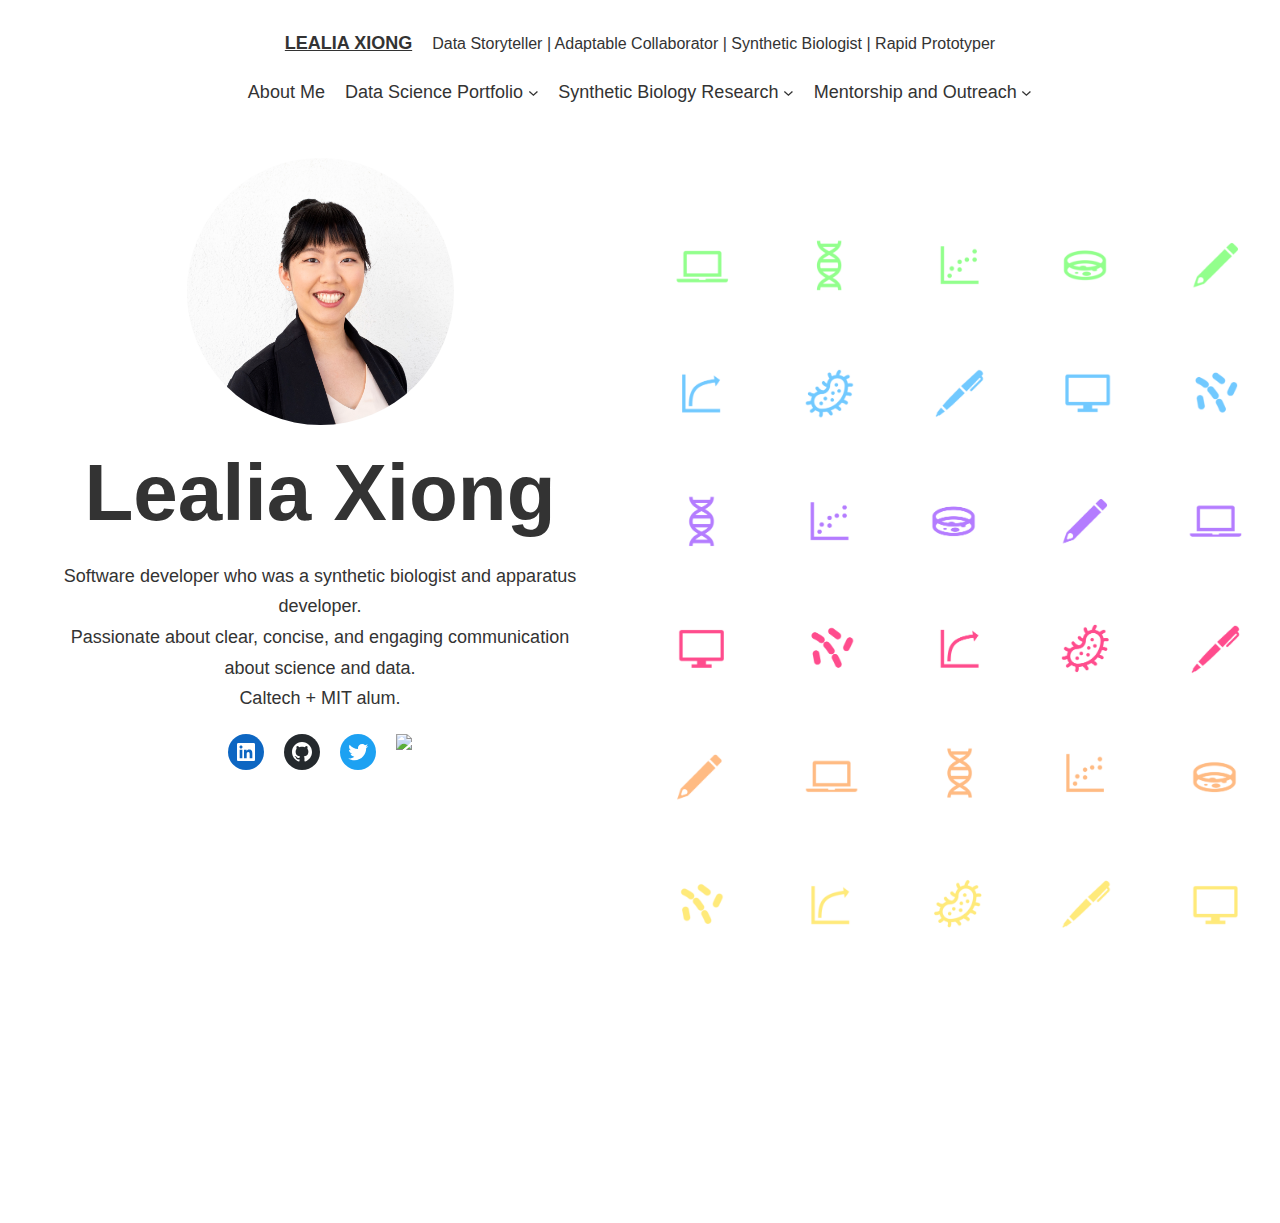
==== index.html @ 8b87453a "Update text about me and the nav bar." ====
<!DOCTYPE html>
<html lang="en">
<head>
	<meta charset="UTF-8" />
	<meta name="viewport" content="width=device-width, initial-scale=1" />
	<meta name='robots' content='max-image-preview:large' />
	<title>Home &#8211; Lealia Xiong</title>

	<style id='wp-block-site-title-inline-css'>
	.wp-block-site-title{font-size: var(--wp--custom--font-size--normal);font-weight: 700;text-decoration: none;text-transform: uppercase;}
	</style>

	<!--Fonts-->
	<style id='blockbase_font_faces-inline-css'>
	/* latin-ext */
	@font-face {
		font-family: 'DM Sans';
		font-style: italic;
		font-weight: 400;
		font-display: swap;
		src: url(https://s0.wp.com/wp-content/themes/pub/blockbase/assets/fonts/dm-sans/dm-sans-latin-ext-Regular-italic.woff2) format('woff2');
		unicode-range: U+0100-024F, U+0259, U+1E00-1EFF, U+2020, U+20A0-20AB, U+20AD-20CF, U+2113, U+2C60-2C7F, U+A720-A7FF;
	}
	
	/* latin */
	@font-face {
		font-family: 'DM Sans';
		font-style: italic;
		font-weight: 400;
		font-display: swap;
		src: url(https://s0.wp.com/wp-content/themes/pub/blockbase/assets/fonts/dm-sans/dm-sans-Regular-italic.woff2) format('woff2');
		unicode-range: U+0000-00FF, U+0131, U+0152-0153, U+02BB-02BC, U+02C6, U+02DA, U+02DC, U+2000-206F, U+2074, U+20AC, U+2122, U+2191, U+2193, U+2212, U+2215, U+FEFF, U+FFFD;
	}
	
	/* latin-ext */
	@font-face {
		font-family: 'DM Sans';
		font-style: italic;
		font-weight: 500;
		font-display: swap;
		src: url(https://s0.wp.com/wp-content/themes/pub/blockbase/assets/fonts/dm-sans/dm-sans-latin-ext-Medium-italic.woff2) format('woff2');
		unicode-range: U+0100-024F, U+0259, U+1E00-1EFF, U+2020, U+20A0-20AB, U+20AD-20CF, U+2113, U+2C60-2C7F, U+A720-A7FF;
	}
	
	/* latin */
	@font-face {
		font-family: 'DM Sans';
		font-style: italic;
		font-weight: 500;
		font-display: swap;
		src: url(https://s0.wp.com/wp-content/themes/pub/blockbase/assets/fonts/dm-sans/dm-sans-Medium-italic.woff2) format('woff2');
		unicode-range: U+0000-00FF, U+0131, U+0152-0153, U+02BB-02BC, U+02C6, U+02DA, U+02DC, U+2000-206F, U+2074, U+20AC, U+2122, U+2191, U+2193, U+2212, U+2215, U+FEFF, U+FFFD;
	}
	
	/* latin-ext */
	@font-face {
		font-family: 'DM Sans';
		font-style: italic;
		font-weight: 700;
		font-display: swap;
		src: url(https://s0.wp.com/wp-content/themes/pub/blockbase/assets/fonts/dm-sans/dm-sans-latin-ext-Bold-italic.woff2) format('woff2');
		unicode-range: U+0100-024F, U+0259, U+1E00-1EFF, U+2020, U+20A0-20AB, U+20AD-20CF, U+2113, U+2C60-2C7F, U+A720-A7FF;
	}
	
	/* latin */
	@font-face {
		font-family: 'DM Sans';
		font-style: italic;
		font-weight: 700;
		font-display: swap;
		src: url(https://s0.wp.com/wp-content/themes/pub/blockbase/assets/fonts/dm-sans/dm-sans-Bold-italic.woff2) format('woff2');
		unicode-range: U+0000-00FF, U+0131, U+0152-0153, U+02BB-02BC, U+02C6, U+02DA, U+02DC, U+2000-206F, U+2074, U+20AC, U+2122, U+2191, U+2193, U+2212, U+2215, U+FEFF, U+FFFD;
	}
	
	/* latin-ext */
	@font-face {
		font-family: 'DM Sans';
		font-style: normal;
		font-weight: 400;
		font-display: swap;
		src: url(https://s0.wp.com/wp-content/themes/pub/blockbase/assets/fonts/dm-sans/dm-sans-latin-ext-Regular.woff2) format('woff2');
		unicode-range: U+0100-024F, U+0259, U+1E00-1EFF, U+2020, U+20A0-20AB, U+20AD-20CF, U+2113, U+2C60-2C7F, U+A720-A7FF;
	}
	
	/* latin */
	@font-face {
		font-family: 'DM Sans';
		font-style: normal;
		font-weight: 400;
		font-display: swap;
		src: url(https://s0.wp.com/wp-content/themes/pub/blockbase/assets/fonts/dm-sans/dm-sans-Regular.woff2) format('woff2');
		unicode-range: U+0000-00FF, U+0131, U+0152-0153, U+02BB-02BC, U+02C6, U+02DA, U+02DC, U+2000-206F, U+2074, U+20AC, U+2122, U+2191, U+2193, U+2212, U+2215, U+FEFF, U+FFFD;
	}
	
	/* latin-ext */
	@font-face {
		font-family: 'DM Sans';
		font-style: normal;
		font-weight: 500;
		font-display: swap;
		src: url(https://s0.wp.com/wp-content/themes/pub/blockbase/assets/fonts/dm-sans/dm-sans-latin-ext-Medium.woff2) format('woff2');
		unicode-range: U+0100-024F, U+0259, U+1E00-1EFF, U+2020, U+20A0-20AB, U+20AD-20CF, U+2113, U+2C60-2C7F, U+A720-A7FF;
	}
	
	/* latin */
	@font-face {
		font-family: 'DM Sans';
		font-style: normal;
		font-weight: 500;
		font-display: swap;
		src: url(https://s0.wp.com/wp-content/themes/pub/blockbase/assets/fonts/dm-sans/dm-sans-Medium.woff2) format('woff2');
		unicode-range: U+0000-00FF, U+0131, U+0152-0153, U+02BB-02BC, U+02C6, U+02DA, U+02DC, U+2000-206F, U+2074, U+20AC, U+2122, U+2191, U+2193, U+2212, U+2215, U+FEFF, U+FFFD;
	}
	
	/* latin-ext */
	@font-face {
		font-family: 'DM Sans';
		font-style: normal;
		font-weight: 700;
		font-display: swap;
		src: url(https://s0.wp.com/wp-content/themes/pub/blockbase/assets/fonts/dm-sans/dm-sans-latin-ext-Bold.woff2) format('woff2');
		unicode-range: U+0100-024F, U+0259, U+1E00-1EFF, U+2020, U+20A0-20AB, U+20AD-20CF, U+2113, U+2C60-2C7F, U+A720-A7FF;
	}
	
	/* latin */
	@font-face {
		font-family: 'DM Sans';
		font-style: normal;
		font-weight: 700;
		font-display: swap;
		src: url(https://s0.wp.com/wp-content/themes/pub/blockbase/assets/fonts/dm-sans/dm-sans-Bold.woff2) format('woff2');
		unicode-range: U+0000-00FF, U+0131, U+0152-0153, U+02BB-02BC, U+02C6, U+02DA, U+02DC, U+2000-206F, U+2074, U+20AC, U+2122, U+2191, U+2193, U+2212, U+2215, U+FEFF, U+FFFD;
	}
	</style>

	<!--Required for nav bar styling-->
	<link rel='stylesheet' id='all-css-16-1' href='navbar_style.css' type='text/css' media='all' />
	<!--Nav bar for small screens-->
	<script type='text/javascript' src='navbar_mobile.js'></script>
	
	<!--Styling for left/right block-->
	<style id='wp-block-image-inline-css'>
	.wp-block-image{margin:0 0 1em}.wp-block-image img{height:auto;max-width:100%;vertical-align:bottom}.wp-block-image:not(.is-style-rounded)>a,.wp-block-image:not(.is-style-rounded) img{border-radius:inherit}.wp-block-image.aligncenter{text-align:center}.wp-block-image.alignfull img,.wp-block-image.alignwide img{height:auto;width:100%}.wp-block-image.aligncenter,.wp-block-image .aligncenter,.wp-block-image.alignleft,.wp-block-image .alignleft,.wp-block-image.alignright,.wp-block-image .alignright{display:table}.wp-block-image.aligncenter>figcaption,.wp-block-image .aligncenter>figcaption,.wp-block-image.alignleft>figcaption,.wp-block-image .alignleft>figcaption,.wp-block-image.alignright>figcaption,.wp-block-image .alignright>figcaption{caption-side:bottom;display:table-caption}.wp-block-image .alignleft{float:left;margin:.5em 1em .5em 0}.wp-block-image .alignright{float:right;margin:.5em 0 .5em 1em}.wp-block-image .aligncenter{margin-left:auto;margin-right:auto}.wp-block-image figcaption{margin-bottom:1em;margin-top:.5em}.wp-block-image.is-style-circle-mask img,.wp-block-image.is-style-rounded img,.wp-block-image .is-style-rounded img{border-radius:9999px}@supports ((-webkit-mask-image:none) or (mask-image:none)) or (-webkit-mask-image:none){.wp-block-image.is-style-circle-mask img{border-radius:0;-webkit-mask-image:url('data:image/svg+xml;utf8,<svg viewBox="0 0 100 100" xmlns="http://www.w3.org/2000/svg"><circle cx="50" cy="50" r="50"/></svg>');mask-image:url('data:image/svg+xml;utf8,<svg viewBox="0 0 100 100" xmlns="http://www.w3.org/2000/svg"><circle cx="50" cy="50" r="50"/></svg>');mask-mode:alpha;-webkit-mask-position:center;mask-position:center;-webkit-mask-repeat:no-repeat;mask-repeat:no-repeat;-webkit-mask-size:contain;mask-size:contain}}.wp-block-image figure{margin:0}
	</style>
	<link crossorigin='anonymous' rel='stylesheet' id='all-css-22-1' href='https://s0.wp.com/wp-content/plugins/gutenberg-core/v13.4.0/build/block-library/blocks/cover/style.css?m=1654807899h&cssminify=yes' type='text/css' media='all' />
	<style id='wp-block-media-text-inline-css'>
	.wp-block-media-text{direction:ltr;display:grid;grid-template-columns:50% 1fr;grid-template-rows:auto}.wp-block-media-text.has-media-on-the-right{grid-template-columns:1fr 50%}.wp-block-media-text.is-vertically-aligned-top .wp-block-media-text__content,.wp-block-media-text.is-vertically-aligned-top .wp-block-media-text__media{align-self:start}.wp-block-media-text.is-vertically-aligned-center .wp-block-media-text__content,.wp-block-media-text.is-vertically-aligned-center .wp-block-media-text__media,.wp-block-media-text .wp-block-media-text__content,.wp-block-media-text .wp-block-media-text__media{align-self:center}.wp-block-media-text.is-vertically-aligned-bottom .wp-block-media-text__content,.wp-block-media-text.is-vertically-aligned-bottom .wp-block-media-text__media{align-self:end}.wp-block-media-text .wp-block-media-text__media{grid-column:1;grid-row:1;margin:0}.wp-block-media-text .wp-block-media-text__content{direction:ltr;grid-column:2;grid-row:1;padding:0 8%;word-break:break-word}.wp-block-media-text.has-media-on-the-right .wp-block-media-text__media{grid-column:2;grid-row:1}.wp-block-media-text.has-media-on-the-right .wp-block-media-text__content{grid-column:1;grid-row:1}.wp-block-media-text__media img,.wp-block-media-text__media video{height:auto;max-width:unset;vertical-align:middle;width:100%}.wp-block-media-text.is-image-fill .wp-block-media-text__media{background-size:cover;height:100%;min-height:250px}.wp-block-media-text.is-image-fill .wp-block-media-text__media>a{display:block;height:100%}.wp-block-media-text.is-image-fill .wp-block-media-text__media img{clip:rect(0,0,0,0);border:0;height:1px;margin:-1px;overflow:hidden;padding:0;position:absolute;width:1px}@media (max-width:600px){.wp-block-media-text.is-stacked-on-mobile{grid-template-columns:100%!important}.wp-block-media-text.is-stacked-on-mobile .wp-block-media-text__media{grid-column:1;grid-row:1}.wp-block-media-text.is-stacked-on-mobile .wp-block-media-text__content{grid-column:1;grid-row:2}}
	</style>
	<style id='wp-block-library-inline-css'>
	:root{--wp-admin-theme-color:#007cba;--wp-admin-theme-color--rgb:0,124,186;--wp-admin-theme-color-darker-10:#006ba1;--wp-admin-theme-color-darker-10--rgb:0,107,161;--wp-admin-theme-color-darker-20:#005a87;--wp-admin-theme-color-darker-20--rgb:0,90,135;--wp-admin-border-width-focus:2px}@media (-webkit-min-device-pixel-ratio:2),(min-resolution:192dpi){:root{--wp-admin-border-width-focus:1.5px}}:root{--wp--preset--font-size--normal:16px;--wp--preset--font-size--huge:42px}:root .has-very-light-gray-background-color{background-color:#eee}:root .has-very-dark-gray-background-color{background-color:#313131}:root .has-very-light-gray-color{color:#eee}:root .has-very-dark-gray-color{color:#313131}:root .has-vivid-green-cyan-to-vivid-cyan-blue-gradient-background{background:linear-gradient(135deg,#00d084,#0693e3)}:root .has-purple-crush-gradient-background{background:linear-gradient(135deg,#34e2e4,#4721fb 50%,#ab1dfe)}:root .has-hazy-dawn-gradient-background{background:linear-gradient(135deg,#faaca8,#dad0ec)}:root .has-subdued-olive-gradient-background{background:linear-gradient(135deg,#fafae1,#67a671)}:root .has-atomic-cream-gradient-background{background:linear-gradient(135deg,#fdd79a,#004a59)}:root .has-nightshade-gradient-background{background:linear-gradient(135deg,#330968,#31cdcf)}:root .has-midnight-gradient-background{background:linear-gradient(135deg,#020381,#2874fc)}.has-regular-font-size{font-size:1em}.has-larger-font-size{font-size:2.625em}.has-normal-font-size{font-size:var(--wp--preset--font-size--normal)}.has-huge-font-size{font-size:var(--wp--preset--font-size--huge)}.has-text-align-center{text-align:center}.has-text-align-left{text-align:left}.has-text-align-right{text-align:right}#end-resizable-editor-section{display:none}.aligncenter{clear:both}.items-justified-left{justify-content:flex-start}.items-justified-center{justify-content:center}.items-justified-right{justify-content:flex-end}.items-justified-space-between{justify-content:space-between}.screen-reader-text{clip:rect(1px,1px,1px,1px);word-wrap:normal!important;border:0;-webkit-clip-path:inset(50%);clip-path:inset(50%);height:1px;margin:-1px;overflow:hidden;padding:0;position:absolute;width:1px}.screen-reader-text:focus{clip:auto!important;background-color:#ddd;-webkit-clip-path:none;clip-path:none;color:#444;display:block;font-size:1em;height:auto;left:5px;line-height:normal;padding:15px 23px 14px;text-decoration:none;top:5px;width:auto;z-index:100000}html :where(.has-border-color){border-style:solid}html :where([style*=border-top-color]){border-top-style:solid}html :where([style*=border-right-color]){border-right-style:solid}html :where([style*=border-bottom-color]){border-bottom-style:solid}html :where([style*=border-left-color]){border-left-style:solid}html :where([style*=border-width]){border-style:solid}html :where([style*=border-top-width]){border-top-style:solid}html :where([style*=border-right-width]){border-right-style:solid}html :where([style*=border-bottom-width]){border-bottom-style:solid}html :where([style*=border-left-width]){border-left-style:solid}html :where(img[class*=wp-image-]){height:auto;max-width:100%}
	.has-text-align-justify {
		text-align:justify;
	}
	</style>
	<style>
		@media screen and (max-width: 600px) {
			.wp-block-media-text.is-stacked-on-mobile.has-media-on-the-right .wp-block-media-text__media {
				grid-row: 2;
			}
			.wp-block-media-text.is-stacked-on-mobile.has-media-on-the-right .wp-block-media-text__content {
				grid-row: 1;
			}
		}
	</style>

		<!--Styling for social icons-->
		<style id='wp-block-social-links-inline-css'>
			.wp-block-social-links{background:none;margin-left:0;padding-left:0;padding-right:0;text-indent:0}.wp-block-social-links .wp-social-link a,.wp-block-social-links .wp-social-link a:hover{border-bottom:0;box-shadow:none;text-decoration:none}.wp-block-social-links .wp-social-link a{padding:.25em}.wp-block-social-links .wp-social-link svg{height:1em;width:1em}.wp-block-social-links .wp-social-link span:not(.screen-reader-text){font-size:.65em;margin-left:.5em;margin-right:.5em}.wp-block-social-links.has-small-icon-size{font-size:16px}.wp-block-social-links,.wp-block-social-links.has-normal-icon-size{font-size:24px}.wp-block-social-links.has-large-icon-size{font-size:36px}.wp-block-social-links.has-huge-icon-size{font-size:48px}.wp-block-social-links.aligncenter{display:flex;justify-content:center}.wp-block-social-links.alignright{justify-content:flex-end}.wp-block-social-link{border-radius:9999px;display:block;height:auto;transition:transform .1s ease}@media (prefers-reduced-motion:reduce){.wp-block-social-link{transition-delay:0s;transition-duration:0s}}.wp-block-social-link a{align-items:center;display:flex;line-height:0;transition:transform .1s ease}.wp-block-social-link:hover{transform:scale(1.1)}.wp-block-social-links .wp-block-social-link .wp-block-social-link-anchor,.wp-block-social-links .wp-block-social-link .wp-block-social-link-anchor:active,.wp-block-social-links .wp-block-social-link .wp-block-social-link-anchor:hover,.wp-block-social-links .wp-block-social-link .wp-block-social-link-anchor:visited,.wp-block-social-links .wp-block-social-link .wp-block-social-link-anchor svg{fill:currentColor;color:currentColor}.wp-block-social-links:not(.is-style-logos-only) .wp-social-link{background-color:#f0f0f0;color:#444}.wp-block-social-links:not(.is-style-logos-only) .wp-social-link-amazon{background-color:#f90;color:#fff}.wp-block-social-links:not(.is-style-logos-only) .wp-social-link-bandcamp{background-color:#1ea0c3;color:#fff}.wp-block-social-links:not(.is-style-logos-only) .wp-social-link-behance{background-color:#0757fe;color:#fff}.wp-block-social-links:not(.is-style-logos-only) .wp-social-link-codepen{background-color:#1e1f26;color:#fff}.wp-block-social-links:not(.is-style-logos-only) .wp-social-link-deviantart{background-color:#02e49b;color:#fff}.wp-block-social-links:not(.is-style-logos-only) .wp-social-link-dribbble{background-color:#e94c89;color:#fff}.wp-block-social-links:not(.is-style-logos-only) .wp-social-link-dropbox{background-color:#4280ff;color:#fff}.wp-block-social-links:not(.is-style-logos-only) .wp-social-link-etsy{background-color:#f45800;color:#fff}.wp-block-social-links:not(.is-style-logos-only) .wp-social-link-facebook{background-color:#1778f2;color:#fff}.wp-block-social-links:not(.is-style-logos-only) .wp-social-link-fivehundredpx{background-color:#000;color:#fff}.wp-block-social-links:not(.is-style-logos-only) .wp-social-link-flickr{background-color:#0461dd;color:#fff}.wp-block-social-links:not(.is-style-logos-only) .wp-social-link-foursquare{background-color:#e65678;color:#fff}.wp-block-social-links:not(.is-style-logos-only) .wp-social-link-github{background-color:#24292d;color:#fff}.wp-block-social-links:not(.is-style-logos-only) .wp-social-link-goodreads{background-color:#eceadd;color:#382110}.wp-block-social-links:not(.is-style-logos-only) .wp-social-link-google{background-color:#ea4434;color:#fff}.wp-block-social-links:not(.is-style-logos-only) .wp-social-link-instagram{background-color:#f00075;color:#fff}.wp-block-social-links:not(.is-style-logos-only) .wp-social-link-lastfm{background-color:#e21b24;color:#fff}.wp-block-social-links:not(.is-style-logos-only) .wp-social-link-linkedin{background-color:#0d66c2;color:#fff}.wp-block-social-links:not(.is-style-logos-only) .wp-social-link-mastodon{background-color:#3288d4;color:#fff}.wp-block-social-links:not(.is-style-logos-only) .wp-social-link-medium{background-color:#02ab6c;color:#fff}.wp-block-social-links:not(.is-style-logos-only) .wp-social-link-meetup{background-color:#f6405f;color:#fff}.wp-block-social-links:not(.is-style-logos-only) .wp-social-link-patreon{background-color:#ff424d;color:#fff}.wp-block-social-links:not(.is-style-logos-only) .wp-social-link-pinterest{background-color:#e60122;color:#fff}.wp-block-social-links:not(.is-style-logos-only) .wp-social-link-pocket{background-color:#ef4155;color:#fff}.wp-block-social-links:not(.is-style-logos-only) .wp-social-link-reddit{background-color:#fe4500;color:#fff}.wp-block-social-links:not(.is-style-logos-only) .wp-social-link-skype{background-color:#0478d7;color:#fff}.wp-block-social-links:not(.is-style-logos-only) .wp-social-link-snapchat{stroke:#000;background-color:#fefc00;color:#fff}.wp-block-social-links:not(.is-style-logos-only) .wp-social-link-soundcloud{background-color:#ff5600;color:#fff}.wp-block-social-links:not(.is-style-logos-only) .wp-social-link-spotify{background-color:#1bd760;color:#fff}.wp-block-social-links:not(.is-style-logos-only) .wp-social-link-telegram{background-color:#2aabee;color:#fff}.wp-block-social-links:not(.is-style-logos-only) .wp-social-link-tiktok{background-color:#000;color:#fff}.wp-block-social-links:not(.is-style-logos-only) .wp-social-link-tumblr{background-color:#011835;color:#fff}.wp-block-social-links:not(.is-style-logos-only) .wp-social-link-twitch{background-color:#6440a4;color:#fff}.wp-block-social-links:not(.is-style-logos-only) .wp-social-link-twitter{background-color:#1da1f2;color:#fff}.wp-block-social-links:not(.is-style-logos-only) .wp-social-link-vimeo{background-color:#1eb7ea;color:#fff}.wp-block-social-links:not(.is-style-logos-only) .wp-social-link-vk{background-color:#4680c2;color:#fff}.wp-block-social-links:not(.is-style-logos-only) .wp-social-link-wordpress{background-color:#3499cd;color:#fff}.wp-block-social-links:not(.is-style-logos-only) .wp-social-link-yelp{background-color:#d32422;color:#fff}.wp-block-social-links:not(.is-style-logos-only) .wp-social-link-youtube{background-color:red;color:#fff}.wp-block-social-links.is-style-logos-only .wp-social-link{background:none}.wp-block-social-links.is-style-logos-only .wp-social-link a{padding:0}.wp-block-social-links.is-style-logos-only .wp-social-link svg{height:1.25em;width:1.25em}.wp-block-social-links.is-style-logos-only .wp-social-link-amazon{color:#f90}.wp-block-social-links.is-style-logos-only .wp-social-link-bandcamp{color:#1ea0c3}.wp-block-social-links.is-style-logos-only .wp-social-link-behance{color:#0757fe}.wp-block-social-links.is-style-logos-only .wp-social-link-codepen{color:#1e1f26}.wp-block-social-links.is-style-logos-only .wp-social-link-deviantart{color:#02e49b}.wp-block-social-links.is-style-logos-only .wp-social-link-dribbble{color:#e94c89}.wp-block-social-links.is-style-logos-only .wp-social-link-dropbox{color:#4280ff}.wp-block-social-links.is-style-logos-only .wp-social-link-etsy{color:#f45800}.wp-block-social-links.is-style-logos-only .wp-social-link-facebook{color:#1778f2}.wp-block-social-links.is-style-logos-only .wp-social-link-fivehundredpx{color:#000}.wp-block-social-links.is-style-logos-only .wp-social-link-flickr{color:#0461dd}.wp-block-social-links.is-style-logos-only .wp-social-link-foursquare{color:#e65678}.wp-block-social-links.is-style-logos-only .wp-social-link-github{color:#24292d}.wp-block-social-links.is-style-logos-only .wp-social-link-goodreads{color:#382110}.wp-block-social-links.is-style-logos-only .wp-social-link-google{color:#ea4434}.wp-block-social-links.is-style-logos-only .wp-social-link-instagram{color:#f00075}.wp-block-social-links.is-style-logos-only .wp-social-link-lastfm{color:#e21b24}.wp-block-social-links.is-style-logos-only .wp-social-link-linkedin{color:#0d66c2}.wp-block-social-links.is-style-logos-only .wp-social-link-mastodon{color:#3288d4}.wp-block-social-links.is-style-logos-only .wp-social-link-medium{color:#02ab6c}.wp-block-social-links.is-style-logos-only .wp-social-link-meetup{color:#f6405f}.wp-block-social-links.is-style-logos-only .wp-social-link-patreon{color:#ff424d}.wp-block-social-links.is-style-logos-only .wp-social-link-pinterest{color:#e60122}.wp-block-social-links.is-style-logos-only .wp-social-link-pocket{color:#ef4155}.wp-block-social-links.is-style-logos-only .wp-social-link-reddit{color:#fe4500}.wp-block-social-links.is-style-logos-only .wp-social-link-skype{color:#0478d7}.wp-block-social-links.is-style-logos-only .wp-social-link-snapchat{stroke:#000;color:#fff}.wp-block-social-links.is-style-logos-only .wp-social-link-soundcloud{color:#ff5600}.wp-block-social-links.is-style-logos-only .wp-social-link-spotify{color:#1bd760}.wp-block-social-links.is-style-logos-only .wp-social-link-telegram{color:#2aabee}.wp-block-social-links.is-style-logos-only .wp-social-link-tiktok{color:#000}.wp-block-social-links.is-style-logos-only .wp-social-link-tumblr{color:#011835}.wp-block-social-links.is-style-logos-only .wp-social-link-twitch{color:#6440a4}.wp-block-social-links.is-style-logos-only .wp-social-link-twitter{color:#1da1f2}.wp-block-social-links.is-style-logos-only .wp-social-link-vimeo{color:#1eb7ea}.wp-block-social-links.is-style-logos-only .wp-social-link-vk{color:#4680c2}.wp-block-social-links.is-style-logos-only .wp-social-link-wordpress{color:#3499cd}.wp-block-social-links.is-style-logos-only .wp-social-link-yelp{color:#d32422}.wp-block-social-links.is-style-logos-only .wp-social-link-youtube{color:red}.wp-block-social-links.is-style-pill-shape .wp-social-link{width:auto}.wp-block-social-links.is-style-pill-shape .wp-social-link a{padding-left:.66667em;padding-right:.66667em}
		</style>
	
		<!--Styling for text-->
		<style id='global-styles-inline-css'>
			body{--wp--preset--color--black: #000000;--wp--preset--color--cyan-bluish-gray: #abb8c3;--wp--preset--color--white: #ffffff;--wp--preset--color--pale-pink: #f78da7;--wp--preset--color--vivid-red: #cf2e2e;--wp--preset--color--luminous-vivid-orange: #ff6900;--wp--preset--color--luminous-vivid-amber: #fcb900;--wp--preset--color--light-green-cyan: #7bdcb5;--wp--preset--color--vivid-green-cyan: #00d084;--wp--preset--color--pale-cyan-blue: #8ed1fc;--wp--preset--color--vivid-cyan-blue: #0693e3;--wp--preset--color--vivid-purple: #9b51e0;--wp--preset--color--primary: #333333;--wp--preset--color--secondary: #000000;--wp--preset--color--background: #ffffff;--wp--preset--color--tertiary: #f1f1f1;--wp--preset--gradient--vivid-cyan-blue-to-vivid-purple: linear-gradient(135deg,rgba(6,147,227,1) 0%,rgb(155,81,224) 100%);--wp--preset--gradient--light-green-cyan-to-vivid-green-cyan: linear-gradient(135deg,rgb(122,220,180) 0%,rgb(0,208,130) 100%);--wp--preset--gradient--luminous-vivid-amber-to-luminous-vivid-orange: linear-gradient(135deg,rgba(252,185,0,1) 0%,rgba(255,105,0,1) 100%);--wp--preset--gradient--luminous-vivid-orange-to-vivid-red: linear-gradient(135deg,rgba(255,105,0,1) 0%,rgb(207,46,46) 100%);--wp--preset--gradient--very-light-gray-to-cyan-bluish-gray: linear-gradient(135deg,rgb(238,238,238) 0%,rgb(169,184,195) 100%);--wp--preset--gradient--cool-to-warm-spectrum: linear-gradient(135deg,rgb(74,234,220) 0%,rgb(151,120,209) 20%,rgb(207,42,186) 40%,rgb(238,44,130) 60%,rgb(251,105,98) 80%,rgb(254,248,76) 100%);--wp--preset--gradient--blush-light-purple: linear-gradient(135deg,rgb(255,206,236) 0%,rgb(152,150,240) 100%);--wp--preset--gradient--blush-bordeaux: linear-gradient(135deg,rgb(254,205,165) 0%,rgb(254,45,45) 50%,rgb(107,0,62) 100%);--wp--preset--gradient--luminous-dusk: linear-gradient(135deg,rgb(255,203,112) 0%,rgb(199,81,192) 50%,rgb(65,88,208) 100%);--wp--preset--gradient--pale-ocean: linear-gradient(135deg,rgb(255,245,203) 0%,rgb(182,227,212) 50%,rgb(51,167,181) 100%);--wp--preset--gradient--electric-grass: linear-gradient(135deg,rgb(202,248,128) 0%,rgb(113,206,126) 100%);--wp--preset--gradient--midnight: linear-gradient(135deg,rgb(2,3,129) 0%,rgb(40,116,252) 100%);--wp--preset--duotone--dark-grayscale: url('#wp-duotone-dark-grayscale');--wp--preset--duotone--grayscale: url('#wp-duotone-grayscale');--wp--preset--duotone--purple-yellow: url('#wp-duotone-purple-yellow');--wp--preset--duotone--blue-red: url('#wp-duotone-blue-red');--wp--preset--duotone--midnight: url('#wp-duotone-midnight');--wp--preset--duotone--magenta-yellow: url('#wp-duotone-magenta-yellow');--wp--preset--duotone--purple-green: url('#wp-duotone-purple-green');--wp--preset--duotone--blue-orange: url('#wp-duotone-blue-orange');--wp--preset--font-size--small: 1rem;--wp--preset--font-size--medium: 1.375rem;--wp--preset--font-size--large: min(max(1.75rem, 5vw), 2.375rem);--wp--preset--font-size--x-large: min(max(2.25rem, 5vw), 3rem);--wp--preset--font-family--body-font: "DM Sans", sans-serif;--wp--preset--font-family--heading-font: "DM Sans", sans-serif;--wp--preset--font-family--arvo: Arvo;--wp--preset--font-family--bodoni-moda: 'Bodoni Moda';--wp--preset--font-family--cabin: Cabin;--wp--preset--font-family--chivo: Chivo;--wp--preset--font-family--courier-prime: 'Courier Prime';--wp--preset--font-family--dm-sans: 'DM Sans';--wp--preset--font-family--domine: Domine;--wp--preset--font-family--eb-garamond: 'EB Garamond';--wp--preset--font-family--fira-sans: 'Fira Sans';--wp--preset--font-family--inter: Inter;--wp--preset--font-family--josefin-sans: 'Josefin Sans';--wp--preset--font-family--libre-baskerville: 'Libre Baskerville';--wp--preset--font-family--libre-franklin: 'Libre Franklin';--wp--preset--font-family--lora: Lora;--wp--preset--font-family--merriweather: Merriweather;--wp--preset--font-family--montserrat: Montserrat;--wp--preset--font-family--nunito: Nunito;--wp--preset--font-family--open-sans: 'Open Sans';--wp--preset--font-family--overpass: Overpass;--wp--preset--font-family--playfair-display: 'Playfair Display';--wp--preset--font-family--poppins: Poppins;--wp--preset--font-family--raleway: Raleway;--wp--preset--font-family--roboto: Roboto;--wp--preset--font-family--roboto-slab: 'Roboto Slab';--wp--preset--font-family--rubik: Rubik;--wp--preset--font-family--source-sans-pro: 'Source Sans Pro';--wp--preset--font-family--source-serif-pro: 'Source Serif Pro';--wp--preset--font-family--space-mono: 'Space Mono';--wp--preset--font-family--work-sans: 'Work Sans';--wp--custom--alignment--aligned-max-width: 50%;--wp--custom--button--border--color: var(--wp--custom--color--foreground);--wp--custom--button--border--radius: 0;--wp--custom--button--border--style: solid;--wp--custom--button--border--width: 3px;--wp--custom--button--color--background: var(--wp--custom--color--foreground);--wp--custom--button--color--text: var(--wp--custom--color--background);--wp--custom--button--hover--color--text: var(--wp--custom--color--foreground);--wp--custom--button--hover--color--background: var(--wp--custom--color--background);--wp--custom--button--hover--border--color: var(--wp--custom--color--foreground);--wp--custom--button--spacing--padding--top: 0.667em;--wp--custom--button--spacing--padding--bottom: 0.667em;--wp--custom--button--spacing--padding--left: 1.333em;--wp--custom--button--spacing--padding--right: 1.333em;--wp--custom--button--typography--font-size: var(--wp--custom--font-size--normal);--wp--custom--button--typography--font-weight: 700;--wp--custom--button--typography--line-height: 2;--wp--custom--color--foreground: var(--wp--preset--color--primary);--wp--custom--color--background: var(--wp--preset--color--background);--wp--custom--color--primary: var(--wp--preset--color--primary);--wp--custom--color--secondary: var(--wp--preset--color--primary);--wp--custom--color--tertiary: var(--wp--preset--color--tertiary);--wp--custom--color-palettes--0--label: White;--wp--custom--color-palettes--0--slug: white;--wp--custom--color-palettes--0--colors--primary: #000000;--wp--custom--color-palettes--0--colors--secondary: #000000;--wp--custom--color-palettes--0--colors--foreground: #1D1E1E;--wp--custom--color-palettes--0--colors--background: #ffffff;--wp--custom--color-palettes--0--colors--tertiary: #f1f1f1;--wp--custom--color-palettes--1--label: Black;--wp--custom--color-palettes--1--slug: black;--wp--custom--color-palettes--1--colors--primary: #ffffff;--wp--custom--color-palettes--1--colors--secondary: #ffffff;--wp--custom--color-palettes--1--colors--foreground: #242527;--wp--custom--color-palettes--1--colors--background: #000000;--wp--custom--color-palettes--1--colors--tertiary: #313131;--wp--custom--color-palettes--2--label: Featured;--wp--custom--color-palettes--2--slug: palette-3;--wp--custom--color-palettes--2--colors--primary: #9FD3E8;--wp--custom--color-palettes--2--colors--secondary: #FBE6AA;--wp--custom--color-palettes--2--colors--foreground: #FFFFFF;--wp--custom--color-palettes--2--colors--background: #1F2527;--wp--custom--color-palettes--2--colors--tertiary: #364043;--wp--custom--font-sizes--x-small: 1rem;--wp--custom--font-sizes--normal: 1.125rem;--wp--custom--font-sizes--huge: 3rem;--wp--custom--form--padding: 20px;--wp--custom--form--border--color: var(--wp--custom--color--foreground);--wp--custom--form--border--radius: 0;--wp--custom--form--border--style: solid;--wp--custom--form--border--width: 2px;--wp--custom--form--checkbox--checked--content: "\2715";--wp--custom--form--checkbox--checked--font-size: var(--wp--custom--font-sizes--x-small);--wp--custom--form--checkbox--checked--position--left: 3px;--wp--custom--form--checkbox--checked--position--top: 3px;--wp--custom--form--checkbox--checked--sizing--height: 12px;--wp--custom--form--checkbox--checked--sizing--width: 12px;--wp--custom--form--checkbox--unchecked--content: "";--wp--custom--form--checkbox--unchecked--position--left: 0;--wp--custom--form--checkbox--unchecked--position--top: 0.2em;--wp--custom--form--checkbox--unchecked--sizing--height: 16px;--wp--custom--form--checkbox--unchecked--sizing--width: 16px;--wp--custom--form--color--background: transparent;--wp--custom--form--color--box-shadow: none;--wp--custom--form--color--text: inherit;--wp--custom--form--label--spacing--margin--bottom: var(--wp--custom--gap--baseline);--wp--custom--form--label--typography--font-size: var(--wp--custom--font-sizes--x-small);--wp--custom--form--label--typography--font-weight: normal;--wp--custom--form--label--typography--letter-spacing: normal;--wp--custom--form--label--typography--text-transform: none;--wp--custom--form--typography--font-size: var(--wp--custom--font-sizes--normal);--wp--custom--gallery--caption--font-size: var(--wp--preset--font-size--small);--wp--custom--body--typography--line-height: 1.7;--wp--custom--heading--typography--font-weight: 500;--wp--custom--heading--typography--line-height: 1.125;--wp--custom--latest-posts--meta--color--text: var(--wp--custom--color--primary);--wp--custom--layout--content-size: 664px;--wp--custom--gap--baseline: 10px;--wp--custom--gap--horizontal: min(30px, 5vw);--wp--custom--gap--vertical: min(30px, 5vw);--wp--custom--navigation--submenu--border--color: var(--wp--custom--color--primary);--wp--custom--navigation--submenu--border--radius: var(--wp--custom--form--border--radius);--wp--custom--navigation--submenu--border--style: var(--wp--custom--form--border--style);--wp--custom--navigation--submenu--border--width: var(--wp--custom--form--border--width);--wp--custom--navigation--submenu--color--background: var(--wp--custom--color--background);--wp--custom--navigation--submenu--color--text: var(--wp--custom--color--foreground);--wp--custom--paragraph--dropcap--margin: 0 .2em .2em 0;--wp--custom--paragraph--dropcap--typography--font-size: var(--wp--preset--font-size--x-large);--wp--custom--paragraph--dropcap--typography--font-weight: 400;--wp--custom--post-author--typography--font-weight: normal;--wp--custom--post-comment--typography--font-size: var(--wp--custom--font-sizes--normal);--wp--custom--post-comment--typography--line-height: var(--wp--custom--body--typography--line-height);--wp--custom--pullquote--citation--typography--font-size: var(--wp--custom--font-sizes--x-small);--wp--custom--pullquote--citation--typography--font-family: inherit;--wp--custom--pullquote--citation--typography--font-style: normal;--wp--custom--pullquote--citation--typography--font-weight: 400;--wp--custom--pullquote--citation--spacing--margin--top: var(--wp--custom--gap--vertical);--wp--custom--pullquote--typography--text-align: left;--wp--custom--quote--citation--typography--font-size: var(--wp--custom--font-sizes--x-small);--wp--custom--quote--citation--typography--font-style: normal;--wp--custom--quote--citation--typography--font-weight: 400;--wp--custom--quote--typography--text-align: left;--wp--custom--separator--opacity: 1;--wp--custom--separator--width: 150px;--wp--custom--table--figcaption--typography--font-size: var(--wp--custom--font-sizes--x-small);--wp--custom--video--caption--text-align: center;--wp--custom--video--caption--margin: var(--wp--custom--gap--vertical) auto;--wp--custom--line-height--body: 1.7;}body { margin: 0; }body{background-color: var(--wp--custom--color--background);color: var(--wp--custom--color--foreground);font-family: var(--wp--preset--font-family--body-font);font-size: var(--wp--custom--font-sizes--normal);font-weight: 400;line-height: var(--wp--custom--body--typography--line-height);--wp--style--block-gap: calc(2 * var(--wp--custom--gap--baseline));}.wp-site-blocks > .alignleft { float: left; margin-right: 2em; }.wp-site-blocks > .alignright { float: right; margin-left: 2em; }.wp-site-blocks > .aligncenter { justify-content: center; margin-left: auto; margin-right: auto; }.wp-site-blocks > * { margin-block-start: 0; margin-block-end: 0; }.wp-site-blocks > * + * { margin-block-start: var( --wp--style--block-gap ); }h1{font-family: var(--wp--preset--font-family--heading-font);font-size: min(max(3rem, 7vw), 5rem);font-weight: var(--wp--custom--heading--typography--font-weight);line-height: 1.2;margin-top: var(--wp--custom--gap--vertical);margin-bottom: var(--wp--custom--gap--vertical);}h2{font-family: var(--wp--preset--font-family--heading-font);font-size: min(max(2.25rem, 6vw), 4.0625rem);font-weight: var(--wp--custom--heading--typography--font-weight);line-height: 1.2;margin-top: var(--wp--custom--gap--vertical);margin-bottom: var(--wp--custom--gap--vertical);}h3{font-family: var(--wp--preset--font-family--heading-font);font-size: var(--wp--preset--font-size--large);font-weight: var(--wp--custom--heading--typography--font-weight);line-height: 1.2;margin-top: var(--wp--custom--gap--vertical);margin-bottom: var(--wp--custom--gap--vertical);}h4{font-family: var(--wp--preset--font-family--heading-font);font-size: var(--wp--preset--font-size--large);font-weight: var(--wp--custom--heading--typography--font-weight);line-height: 1.4;margin-top: var(--wp--custom--gap--vertical);margin-bottom: var(--wp--custom--gap--vertical);}h5{font-family: var(--wp--preset--font-family--heading-font);font-size: var(--wp--custom--font-size--normal);font-weight: var(--wp--custom--heading--typography--font-weight);line-height: 1.4;margin-top: var(--wp--custom--gap--vertical);margin-bottom: var(--wp--custom--gap--vertical);}h6{font-family: var(--wp--preset--font-family--heading-font);font-size: var(--wp--preset--font-size--small);font-weight: var(--wp--custom--heading--typography--font-weight);line-height: 1.4;margin-top: var(--wp--custom--gap--vertical);margin-bottom: var(--wp--custom--gap--vertical);}a{color: var(--wp--custom--color--foreground);}.has-black-color{color: var(--wp--preset--color--black) !important;}.has-cyan-bluish-gray-color{color: var(--wp--preset--color--cyan-bluish-gray) !important;}.has-white-color{color: var(--wp--preset--color--white) !important;}.has-pale-pink-color{color: var(--wp--preset--color--pale-pink) !important;}.has-vivid-red-color{color: var(--wp--preset--color--vivid-red) !important;}.has-luminous-vivid-orange-color{color: var(--wp--preset--color--luminous-vivid-orange) !important;}.has-luminous-vivid-amber-color{color: var(--wp--preset--color--luminous-vivid-amber) !important;}.has-light-green-cyan-color{color: var(--wp--preset--color--light-green-cyan) !important;}.has-vivid-green-cyan-color{color: var(--wp--preset--color--vivid-green-cyan) !important;}.has-pale-cyan-blue-color{color: var(--wp--preset--color--pale-cyan-blue) !important;}.has-vivid-cyan-blue-color{color: var(--wp--preset--color--vivid-cyan-blue) !important;}.has-vivid-purple-color{color: var(--wp--preset--color--vivid-purple) !important;}.has-primary-color{color: var(--wp--preset--color--primary) !important;}.has-secondary-color{color: var(--wp--preset--color--secondary) !important;}.has-background-color{color: var(--wp--preset--color--background) !important;}.has-tertiary-color{color: var(--wp--preset--color--tertiary) !important;}.has-black-background-color{background-color: var(--wp--preset--color--black) !important;}.has-cyan-bluish-gray-background-color{background-color: var(--wp--preset--color--cyan-bluish-gray) !important;}.has-white-background-color{background-color: var(--wp--preset--color--white) !important;}.has-pale-pink-background-color{background-color: var(--wp--preset--color--pale-pink) !important;}.has-vivid-red-background-color{background-color: var(--wp--preset--color--vivid-red) !important;}.has-luminous-vivid-orange-background-color{background-color: var(--wp--preset--color--luminous-vivid-orange) !important;}.has-luminous-vivid-amber-background-color{background-color: var(--wp--preset--color--luminous-vivid-amber) !important;}.has-light-green-cyan-background-color{background-color: var(--wp--preset--color--light-green-cyan) !important;}.has-vivid-green-cyan-background-color{background-color: var(--wp--preset--color--vivid-green-cyan) !important;}.has-pale-cyan-blue-background-color{background-color: var(--wp--preset--color--pale-cyan-blue) !important;}.has-vivid-cyan-blue-background-color{background-color: var(--wp--preset--color--vivid-cyan-blue) !important;}.has-vivid-purple-background-color{background-color: var(--wp--preset--color--vivid-purple) !important;}.has-primary-background-color{background-color: var(--wp--preset--color--primary) !important;}.has-secondary-background-color{background-color: var(--wp--preset--color--secondary) !important;}.has-background-background-color{background-color: var(--wp--preset--color--background) !important;}.has-tertiary-background-color{background-color: var(--wp--preset--color--tertiary) !important;}.has-black-border-color{border-color: var(--wp--preset--color--black) !important;}.has-cyan-bluish-gray-border-color{border-color: var(--wp--preset--color--cyan-bluish-gray) !important;}.has-white-border-color{border-color: var(--wp--preset--color--white) !important;}.has-pale-pink-border-color{border-color: var(--wp--preset--color--pale-pink) !important;}.has-vivid-red-border-color{border-color: var(--wp--preset--color--vivid-red) !important;}.has-luminous-vivid-orange-border-color{border-color: var(--wp--preset--color--luminous-vivid-orange) !important;}.has-luminous-vivid-amber-border-color{border-color: var(--wp--preset--color--luminous-vivid-amber) !important;}.has-light-green-cyan-border-color{border-color: var(--wp--preset--color--light-green-cyan) !important;}.has-vivid-green-cyan-border-color{border-color: var(--wp--preset--color--vivid-green-cyan) !important;}.has-pale-cyan-blue-border-color{border-color: var(--wp--preset--color--pale-cyan-blue) !important;}.has-vivid-cyan-blue-border-color{border-color: var(--wp--preset--color--vivid-cyan-blue) !important;}.has-vivid-purple-border-color{border-color: var(--wp--preset--color--vivid-purple) !important;}.has-primary-border-color{border-color: var(--wp--preset--color--primary) !important;}.has-secondary-border-color{border-color: var(--wp--preset--color--secondary) !important;}.has-background-border-color{border-color: var(--wp--preset--color--background) !important;}.has-tertiary-border-color{border-color: var(--wp--preset--color--tertiary) !important;}.has-vivid-cyan-blue-to-vivid-purple-gradient-background{background: var(--wp--preset--gradient--vivid-cyan-blue-to-vivid-purple) !important;}.has-light-green-cyan-to-vivid-green-cyan-gradient-background{background: var(--wp--preset--gradient--light-green-cyan-to-vivid-green-cyan) !important;}.has-luminous-vivid-amber-to-luminous-vivid-orange-gradient-background{background: var(--wp--preset--gradient--luminous-vivid-amber-to-luminous-vivid-orange) !important;}.has-luminous-vivid-orange-to-vivid-red-gradient-background{background: var(--wp--preset--gradient--luminous-vivid-orange-to-vivid-red) !important;}.has-very-light-gray-to-cyan-bluish-gray-gradient-background{background: var(--wp--preset--gradient--very-light-gray-to-cyan-bluish-gray) !important;}.has-cool-to-warm-spectrum-gradient-background{background: var(--wp--preset--gradient--cool-to-warm-spectrum) !important;}.has-blush-light-purple-gradient-background{background: var(--wp--preset--gradient--blush-light-purple) !important;}.has-blush-bordeaux-gradient-background{background: var(--wp--preset--gradient--blush-bordeaux) !important;}.has-luminous-dusk-gradient-background{background: var(--wp--preset--gradient--luminous-dusk) !important;}.has-pale-ocean-gradient-background{background: var(--wp--preset--gradient--pale-ocean) !important;}.has-electric-grass-gradient-background{background: var(--wp--preset--gradient--electric-grass) !important;}.has-midnight-gradient-background{background: var(--wp--preset--gradient--midnight) !important;}.has-small-font-size{font-size: var(--wp--preset--font-size--small) !important;}.has-medium-font-size{font-size: var(--wp--preset--font-size--medium) !important;}.has-large-font-size{font-size: var(--wp--preset--font-size--large) !important;}.has-x-large-font-size{font-size: var(--wp--preset--font-size--x-large) !important;}.has-body-font-font-family{font-family: var(--wp--preset--font-family--body-font) !important;}.has-heading-font-font-family{font-family: var(--wp--preset--font-family--heading-font) !important;}.has-arvo-font-family{font-family: var(--wp--preset--font-family--arvo) !important;}.has-bodoni-moda-font-family{font-family: var(--wp--preset--font-family--bodoni-moda) !important;}.has-cabin-font-family{font-family: var(--wp--preset--font-family--cabin) !important;}.has-chivo-font-family{font-family: var(--wp--preset--font-family--chivo) !important;}.has-courier-prime-font-family{font-family: var(--wp--preset--font-family--courier-prime) !important;}.has-dm-sans-font-family{font-family: var(--wp--preset--font-family--dm-sans) !important;}.has-domine-font-family{font-family: var(--wp--preset--font-family--domine) !important;}.has-eb-garamond-font-family{font-family: var(--wp--preset--font-family--eb-garamond) !important;}.has-fira-sans-font-family{font-family: var(--wp--preset--font-family--fira-sans) !important;}.has-inter-font-family{font-family: var(--wp--preset--font-family--inter) !important;}.has-josefin-sans-font-family{font-family: var(--wp--preset--font-family--josefin-sans) !important;}.has-libre-baskerville-font-family{font-family: var(--wp--preset--font-family--libre-baskerville) !important;}.has-libre-franklin-font-family{font-family: var(--wp--preset--font-family--libre-franklin) !important;}.has-lora-font-family{font-family: var(--wp--preset--font-family--lora) !important;}.has-merriweather-font-family{font-family: var(--wp--preset--font-family--merriweather) !important;}.has-montserrat-font-family{font-family: var(--wp--preset--font-family--montserrat) !important;}.has-nunito-font-family{font-family: var(--wp--preset--font-family--nunito) !important;}.has-open-sans-font-family{font-family: var(--wp--preset--font-family--open-sans) !important;}.has-overpass-font-family{font-family: var(--wp--preset--font-family--overpass) !important;}.has-playfair-display-font-family{font-family: var(--wp--preset--font-family--playfair-display) !important;}.has-poppins-font-family{font-family: var(--wp--preset--font-family--poppins) !important;}.has-raleway-font-family{font-family: var(--wp--preset--font-family--raleway) !important;}.has-roboto-font-family{font-family: var(--wp--preset--font-family--roboto) !important;}.has-roboto-slab-font-family{font-family: var(--wp--preset--font-family--roboto-slab) !important;}.has-rubik-font-family{font-family: var(--wp--preset--font-family--rubik) !important;}.has-source-sans-pro-font-family{font-family: var(--wp--preset--font-family--source-sans-pro) !important;}.has-source-serif-pro-font-family{font-family: var(--wp--preset--font-family--source-serif-pro) !important;}.has-space-mono-font-family{font-family: var(--wp--preset--font-family--space-mono) !important;}.has-work-sans-font-family{font-family: var(--wp--preset--font-family--work-sans) !important;}
		</style>
		<link crossorigin='anonymous' rel='stylesheet' id='all-css-36-1' href='https://s0.wp.com/_static/??-eJx9ztEKQiEMBuAXykaRdhU9i8qOWdPJ2eRQT58FQVF0t3/bxwZLM5GrYlXQExYUaD1AII6X4AXBi6COJtfrlInWUWQFv9GNmThl0Rd6zr5E6aZRT7kKJGQzLnnNXD+Cmcjn+R+dcfyYRplgbL3FBzqWw8ZZu7PbvXPnO9iyVRI=?cssminify=yes' type='text/css' media='all' />
	
		<link rel="canonical" href="https://lealiaxiong.github.io" />
		<!-- Jetpack Open Graph Tags -->
		<meta property="og:type" content="website" />
		<meta property="og:title" content="Lealia Xiong" />
		<meta property="og:description" content="Data Storyteller | Adaptable Collaborator | Synthetic Biologist | Rapid Prototyper" />
		<meta property="og:url" content="https://lealiaxiong.github.io/" />
		<meta property="og:site_name" content="Lealia Xiong" />
		<meta property="og:image" content="images/icons_grid_2.png" />
		<meta property="og:image:width" content="1584" />
		<meta property="og:image:height" content="1901" />
		<meta property="og:image:alt" content="" />
		<meta property="og:locale" content="en_US" />
		<meta property="fb:app_id" content="249643311490" />
		<meta property="article:publisher" content="https://www.facebook.com/WordPresscom" />
		<meta name="twitter:text:title" content="Lealia Xiong &#8211;&nbsp;Homepage" />
		<meta name="twitter:image" content="images/icons_grid_2.png" />
		<meta name="twitter:card" content="summary_large_image" />
		<!-- End Jetpack Open Graph Tags -->

	<style>.wp-container-1 {display: flex;gap: var( --wp--style--block-gap, 0.5em );flex-wrap: wrap;align-items: center;}.wp-container-1 > * { margin: 0; }</style>
	<style>.wp-container-2 {display: flex;gap: var( --wp--style--block-gap, 0.5em );flex-wrap: wrap;align-items: center;}.wp-container-2 > * { margin: 0; }</style>
	<style>.wp-container-4 {display: flex;gap: var( --wp--style--block-gap, 0.5em );flex-wrap: wrap;justify-content: flex-end;align-items: center;}.wp-container-4 > * { margin: 0; }</style>
	<style>.wp-container-5 {display: flex;gap: var( --wp--style--block-gap, 0.5em );flex-wrap: wrap;justify-content: center;align-items: center;}.wp-container-5 > * { margin: 0; }</style>
	<style>.wp-container-6 > :where(:not(.alignleft):not(.alignright)) {max-width: 664px;margin-left: auto !important;margin-right: auto !important;}.wp-container-6 > .alignwide { max-width: 1128px;}.wp-container-6 .alignfull { max-width: none; }.wp-container-6 > .alignleft { float: left; margin-inline-start: 0; margin-inline-end: 2em; }.wp-container-6 > .alignright { float: right; margin-inline-start: 2em; margin-inline-end: 0; }.wp-container-6 > .aligncenter { margin-left: auto !important; margin-right: auto !important; }.wp-container-6 > * { margin-block-start: 0; margin-block-end: 0; }.wp-container-6 > * + * { margin-block-start: var( --wp--style--block-gap ); margin-block-end: 0; }</style>
	<style>.wp-container-7 {display: flex;gap: var( --wp--style--block-gap, 0.5em );flex-wrap: wrap;justify-content: center;align-items: center;}.wp-container-7 > * { margin: 0; }</style>
	<style>.wp-container-8 > :where(:not(.alignleft):not(.alignright)) {max-width: 664px;margin-left: auto !important;margin-right: auto !important;}.wp-container-8 > .alignwide { max-width: 1128px;}.wp-container-8 .alignfull { max-width: none; }.wp-container-8 > .alignleft { float: left; margin-inline-start: 0; margin-inline-end: 2em; }.wp-container-8 > .alignright { float: right; margin-inline-start: 2em; margin-inline-end: 0; }.wp-container-8 > .aligncenter { margin-left: auto !important; margin-right: auto !important; }.wp-container-8 > * { margin-block-start: 0; margin-block-end: 0; }.wp-container-8 > * + * { margin-block-start: var( --wp--style--block-gap ); margin-block-end: 0; }</style>
	<style>.wp-container-9 > :where(:not(.alignleft):not(.alignright)) {max-width: 664px;margin-left: auto !important;margin-right: auto !important;}.wp-container-9 > .alignwide { max-width: 1128px;}.wp-container-9 .alignfull { max-width: none; }.wp-container-9 > .alignleft { float: left; margin-inline-start: 0; margin-inline-end: 2em; }.wp-container-9 > .alignright { float: right; margin-inline-start: 2em; margin-inline-end: 0; }.wp-container-9 > .aligncenter { margin-left: auto !important; margin-right: auto !important; }.wp-container-9 > * { margin-block-start: 0; margin-block-end: 0; }.wp-container-9 > * + * { margin-block-start: var( --wp--style--block-gap ); margin-block-end: 0; }</style>
	<style>.wp-container-10 > .alignleft { float: left; margin-inline-start: 0; margin-inline-end: 2em; }.wp-container-10 > .alignright { float: right; margin-inline-start: 2em; margin-inline-end: 0; }.wp-container-10 > .aligncenter { margin-left: auto !important; margin-right: auto !important; }.wp-container-10 > * { margin-block-start: 0; margin-block-end: 0; }.wp-container-10 > * + * { margin-block-start: var( --wp--style--block-gap ); margin-block-end: 0; }</style>
	<style>.wp-container-11 > .alignleft { float: left; margin-inline-start: 0; margin-inline-end: 2em; }.wp-container-11 > .alignright { float: right; margin-inline-start: 2em; margin-inline-end: 0; }.wp-container-11 > .aligncenter { margin-left: auto !important; margin-right: auto !important; }.wp-container-11 > * { margin-block-start: 0; margin-block-end: 0; }.wp-container-11 > * + * { margin-block-start: var( --wp--style--block-gap ); margin-block-end: 0; }</style>
	<style>.wp-container-12 > :where(:not(.alignleft):not(.alignright)) {max-width: 664px;margin-left: auto !important;margin-right: auto !important;}.wp-container-12 > .alignwide { max-width: 1128px;}.wp-container-12 .alignfull { max-width: none; }.wp-container-12 > .alignleft { float: left; margin-inline-start: 0; margin-inline-end: 2em; }.wp-container-12 > .alignright { float: right; margin-inline-start: 2em; margin-inline-end: 0; }.wp-container-12 > .aligncenter { margin-left: auto !important; margin-right: auto !important; }.wp-container-12 > * { margin-block-start: 0; margin-block-end: 0; }.wp-container-12 > * + * { margin-block-start: var( --wp--style--block-gap ); margin-block-end: 0; }</style>
</head>

<body class="home page-template page-template-page-without-title page page-id-6 wp-embed-responsive customizer-styles-applied has-marketing-bar has-marketing-bar-theme-zoologist highlander-enabled highlander-light">
	<svg xmlns="http://www.w3.org/2000/svg" viewBox="0 0 0 0" width="0" height="0" focusable="false" role="none" style="visibility: hidden; position: absolute; left: -9999px; overflow: hidden;" ><defs><filter id="wp-duotone-dark-grayscale"><feColorMatrix color-interpolation-filters="sRGB" type="matrix" values=" .299 .587 .114 0 0 .299 .587 .114 0 0 .299 .587 .114 0 0 .299 .587 .114 0 0 " /><feComponentTransfer color-interpolation-filters="sRGB" ><feFuncR type="table" tableValues="0 0.49803921568627" /><feFuncG type="table" tableValues="0 0.49803921568627" /><feFuncB type="table" tableValues="0 0.49803921568627" /><feFuncA type="table" tableValues="1 1" /></feComponentTransfer><feComposite in2="SourceGraphic" operator="in" /></filter></defs></svg><svg xmlns="http://www.w3.org/2000/svg" viewBox="0 0 0 0" width="0" height="0" focusable="false" role="none" style="visibility: hidden; position: absolute; left: -9999px; overflow: hidden;" ><defs><filter id="wp-duotone-grayscale"><feColorMatrix color-interpolation-filters="sRGB" type="matrix" values=" .299 .587 .114 0 0 .299 .587 .114 0 0 .299 .587 .114 0 0 .299 .587 .114 0 0 " /><feComponentTransfer color-interpolation-filters="sRGB" ><feFuncR type="table" tableValues="0 1" /><feFuncG type="table" tableValues="0 1" /><feFuncB type="table" tableValues="0 1" /><feFuncA type="table" tableValues="1 1" /></feComponentTransfer><feComposite in2="SourceGraphic" operator="in" /></filter></defs></svg><svg xmlns="http://www.w3.org/2000/svg" viewBox="0 0 0 0" width="0" height="0" focusable="false" role="none" style="visibility: hidden; position: absolute; left: -9999px; overflow: hidden;" ><defs><filter id="wp-duotone-purple-yellow"><feColorMatrix color-interpolation-filters="sRGB" type="matrix" values=" .299 .587 .114 0 0 .299 .587 .114 0 0 .299 .587 .114 0 0 .299 .587 .114 0 0 " /><feComponentTransfer color-interpolation-filters="sRGB" ><feFuncR type="table" tableValues="0.54901960784314 0.98823529411765" /><feFuncG type="table" tableValues="0 1" /><feFuncB type="table" tableValues="0.71764705882353 0.25490196078431" /><feFuncA type="table" tableValues="1 1" /></feComponentTransfer><feComposite in2="SourceGraphic" operator="in" /></filter></defs></svg><svg xmlns="http://www.w3.org/2000/svg" viewBox="0 0 0 0" width="0" height="0" focusable="false" role="none" style="visibility: hidden; position: absolute; left: -9999px; overflow: hidden;" ><defs><filter id="wp-duotone-blue-red"><feColorMatrix color-interpolation-filters="sRGB" type="matrix" values=" .299 .587 .114 0 0 .299 .587 .114 0 0 .299 .587 .114 0 0 .299 .587 .114 0 0 " /><feComponentTransfer color-interpolation-filters="sRGB" ><feFuncR type="table" tableValues="0 1" /><feFuncG type="table" tableValues="0 0.27843137254902" /><feFuncB type="table" tableValues="0.5921568627451 0.27843137254902" /><feFuncA type="table" tableValues="1 1" /></feComponentTransfer><feComposite in2="SourceGraphic" operator="in" /></filter></defs></svg><svg xmlns="http://www.w3.org/2000/svg" viewBox="0 0 0 0" width="0" height="0" focusable="false" role="none" style="visibility: hidden; position: absolute; left: -9999px; overflow: hidden;" ><defs><filter id="wp-duotone-midnight"><feColorMatrix color-interpolation-filters="sRGB" type="matrix" values=" .299 .587 .114 0 0 .299 .587 .114 0 0 .299 .587 .114 0 0 .299 .587 .114 0 0 " /><feComponentTransfer color-interpolation-filters="sRGB" ><feFuncR type="table" tableValues="0 0" /><feFuncG type="table" tableValues="0 0.64705882352941" /><feFuncB type="table" tableValues="0 1" /><feFuncA type="table" tableValues="1 1" /></feComponentTransfer><feComposite in2="SourceGraphic" operator="in" /></filter></defs></svg><svg xmlns="http://www.w3.org/2000/svg" viewBox="0 0 0 0" width="0" height="0" focusable="false" role="none" style="visibility: hidden; position: absolute; left: -9999px; overflow: hidden;" ><defs><filter id="wp-duotone-magenta-yellow"><feColorMatrix color-interpolation-filters="sRGB" type="matrix" values=" .299 .587 .114 0 0 .299 .587 .114 0 0 .299 .587 .114 0 0 .299 .587 .114 0 0 " /><feComponentTransfer color-interpolation-filters="sRGB" ><feFuncR type="table" tableValues="0.78039215686275 1" /><feFuncG type="table" tableValues="0 0.94901960784314" /><feFuncB type="table" tableValues="0.35294117647059 0.47058823529412" /><feFuncA type="table" tableValues="1 1" /></feComponentTransfer><feComposite in2="SourceGraphic" operator="in" /></filter></defs></svg><svg xmlns="http://www.w3.org/2000/svg" viewBox="0 0 0 0" width="0" height="0" focusable="false" role="none" style="visibility: hidden; position: absolute; left: -9999px; overflow: hidden;" ><defs><filter id="wp-duotone-purple-green"><feColorMatrix color-interpolation-filters="sRGB" type="matrix" values=" .299 .587 .114 0 0 .299 .587 .114 0 0 .299 .587 .114 0 0 .299 .587 .114 0 0 " /><feComponentTransfer color-interpolation-filters="sRGB" ><feFuncR type="table" tableValues="0.65098039215686 0.40392156862745" /><feFuncG type="table" tableValues="0 1" /><feFuncB type="table" tableValues="0.44705882352941 0.4" /><feFuncA type="table" tableValues="1 1" /></feComponentTransfer><feComposite in2="SourceGraphic" operator="in" /></filter></defs></svg><svg xmlns="http://www.w3.org/2000/svg" viewBox="0 0 0 0" width="0" height="0" focusable="false" role="none" style="visibility: hidden; position: absolute; left: -9999px; overflow: hidden;" ><defs><filter id="wp-duotone-blue-orange"><feColorMatrix color-interpolation-filters="sRGB" type="matrix" values=" .299 .587 .114 0 0 .299 .587 .114 0 0 .299 .587 .114 0 0 .299 .587 .114 0 0 " /><feComponentTransfer color-interpolation-filters="sRGB" ><feFuncR type="table" tableValues="0.098039215686275 1" /><feFuncG type="table" tableValues="0 0.66274509803922" /><feFuncB type="table" tableValues="0.84705882352941 0.41960784313725" /><feFuncA type="table" tableValues="1 1" /></feComponentTransfer><feComposite in2="SourceGraphic" operator="in" /></filter></defs></svg>
	<div class="wp-site-blocks">
		<header class="wp-block-template-part">
			<div class="wp-container-6 wp-block-group gapless-group">
				<div class="wp-container-5 wp-block-group alignfull site-header site-header-linear" style="padding-top:var(--wp--custom--gap--vertical);padding-bottom:var(--wp--custom--gap--vertical);">
					<div class="wp-container-2 wp-block-group site-brand">
						<div class="wp-container-1 wp-block-group site-words-stack-small">
							<h1 class="wp-block-site-title"><a href="https://lealiaxiong.github.io" rel="home"  aria-current="page">Lealia Xiong</a></h1>
							<p style="font-size:var(--wp--custom--font-sizes--x-small);" class="wp-block-site-tagline">Data Storyteller | Adaptable Collaborator | Synthetic Biologist | Rapid Prototyper</p>
						</div>
					</div>

					<!--Navigation-->
					<nav class="wp-container-4 is-responsive items-justified-right blockbase-responsive-navigation-linear wp-block-navigation" aria-label=""><button aria-haspopup="true" aria-label="Open menu" class="wp-block-navigation__responsive-container-open " data-micromodal-trigger="modal-3"><svg width="24" height="24" xmlns="http://www.w3.org/2000/svg" viewBox="0 0 24 24" aria-hidden="true" focusable="false"><rect x="4" y="7.5" width="16" height="1.5" /><rect x="4" y="15" width="16" height="1.5" /></svg></button>
						<div class="wp-block-navigation__responsive-container" id="modal-3">
							<div class="wp-block-navigation__responsive-close" tabindex="-1" data-micromodal-close>
								<div class="wp-block-navigation__responsive-dialog" aria-label="Menu">
										<button aria-label="Close menu" data-micromodal-close class="wp-block-navigation__responsive-container-close"><svg xmlns="http://www.w3.org/2000/svg" viewBox="0 0 24 24" width="24" height="24" aria-hidden="true" focusable="false"><path d="M13 11.8l6.1-6.3-1-1-6.1 6.2-6.1-6.2-1 1 6.1 6.3-6.5 6.7 1 1 6.5-6.6 6.5 6.6 1-1z"></path></svg></button>
									<div class="wp-block-navigation__responsive-container-content" id="modal-3-content">
										<ul class="wp-block-navigation__container">
											<li class=" wp-block-navigation-item  menu-item menu-item-type-post_type menu-item-object-page wp-block-navigation-link">
												<a class="wp-block-navigation-item__content"  href="https://lealiaxiong.github.io/about.html" title=""><span class="wp-block-navigation-item__label">About Me</span></a>
											</li>
											<li class=" wp-block-navigation-item has-child open-on-hover-click  menu-item menu-item-type-custom menu-item-object-custom wp-block-navigation-submenu"><a class="wp-block-navigation-item__content" href="#" title="">Data Science Portfolio</a>
												<button aria-label="Data Science submenu" class="wp-block-navigation__submenu-icon wp-block-navigation-submenu__toggle" aria-expanded="false"><svg xmlns="http://www.w3.org/2000/svg" width="12" height="12" viewBox="0 0 12 12" fill="none" aria-hidden="true" focusable="false"><path d="M1.50002 4L6.00002 8L10.5 4" stroke-width="1.5"></path></svg></button>
												<ul class="wp-block-navigation__submenu-container">
													<li class=" wp-block-navigation-item  menu-item menu-item-type-custom menu-item-object-custom wp-block-navigation-link"><a class="wp-block-navigation-item__content"  href="https://lealiaxiong.github.io/caltech_covid19" title=""><span class="wp-block-navigation-item__label">Caltech COVID-19 Tracker</span></a>
													</li>
													<li class=" wp-block-navigation-item  menu-item menu-item-type-custom menu-item-object-custom wp-block-navigation-link"><a class="wp-block-navigation-item__content"  href="https://lealiaxiong.github.io/frog-discovery/" title=""><span class="wp-block-navigation-item__label">Local frog discovery tool</span></a>
													</li>
												</ul>
											</li>
											<li class=" wp-block-navigation-item has-child open-on-hover-click  menu-item menu-item-type-custom menu-item-object-custom wp-block-navigation-submenu"><a class="wp-block-navigation-item__content" href="#" title="">Synthetic Biology Research</a>
												<button aria-label="Synthetic Biology Research submenu" class="wp-block-navigation__submenu-icon wp-block-navigation-submenu__toggle" aria-expanded="false"><svg xmlns="http://www.w3.org/2000/svg" width="12" height="12" viewBox="0 0 12 12" fill="none" aria-hidden="true" focusable="false"><path d="M1.50002 4L6.00002 8L10.5 4" stroke-width="1.5"></path></svg></button>
												<ul class="wp-block-navigation__submenu-container">
													<li class=" wp-block-navigation-item  menu-item menu-item-type-custom menu-item-object-custom wp-block-navigation-link"><a class="wp-block-navigation-item__content"  href="https://lealiaxiong.github.io/temperature-sensitive-activation/" title=""><span class="wp-block-navigation-item__label">Tunable temperature-sensitive transcriptional activation based on lambda repressor</span></a>
													</li>
												</ul>
											</li>
											<li class=" wp-block-navigation-item has-child open-on-hover-click  menu-item menu-item-type-custom menu-item-object-custom wp-block-navigation-submenu"><a class="wp-block-navigation-item__content" href="#" title="">Mentorship and Outreach</a>
												<button aria-label="Mentorship and Outreach submenu" class="wp-block-navigation__submenu-icon wp-block-navigation-submenu__toggle" aria-expanded="false"><svg xmlns="http://www.w3.org/2000/svg" width="12" height="12" viewBox="0 0 12 12" fill="none" aria-hidden="true" focusable="false"><path d="M1.50002 4L6.00002 8L10.5 4" stroke-width="1.5"></path></svg></button>
												<ul class="wp-block-navigation__submenu-container">
													<li class=" wp-block-navigation-item  menu-item menu-item-type-custom menu-item-object-custom wp-block-navigation-link">
														<a class="wp-block-navigation-item__content"  href="https://lealiaxiong.github.io/mentorship.html" title=""><span class="wp-block-navigation-item__label">Scientific mentorship</span></a>
													</li>
													<li class=" wp-block-navigation-item  menu-item menu-item-type-custom menu-item-object-custom wp-block-navigation-link">
														<a class="wp-block-navigation-item__content"  href="https://lealiaxiong.github.io/outreach.html" title=""><span class="wp-block-navigation-item__label">STEM Outreach</span></a>
													</li>
												</ul>
											</li>
										</ul>
									</div>
								</div>
							</div>
						</div>
					</nav>

				</div>
			</div>
		</header>

		<main class="wp-container-10 wp-block-group">
			<div class="wp-container-9 entry-content wp-block-post-content">
				<div class="wp-block-media-text alignfull has-media-on-the-right is-stacked-on-mobile">
					<figure class="wp-block-media-text__media">
						<img loading="lazy" width="1584" height="1901"  data-orig-size="1584,1901" src="images/icons_grid_2.png"/>
					</figure>
					<div class="wp-block-media-text__content">
						<div class="wp-block-cover is-light" style="min-height:95vh;"><span aria-hidden="true" class="wp-block-cover__background has-background-background-color has-background-dim-0 has-background-dim"></span>
							<div class="wp-block-cover__inner-container">
								<div class="wp-container-8 wp-block-group">
									<figure class="wp-block-image aligncenter size-large is-style-rounded">
										<img loading="lazy" width="267" height="267" src="images/lealia.JPG" alt="Hello! This is me."/>
									</figure>

									<h1 class="has-text-align-center"><strong>Lealia Xiong</strong></h1>

									<p class="has-text-align-center">
										Software developer who was a synthetic biologist and apparatus developer. </br>
										Passionate about clear, concise, and engaging communication 
										about science and data. </br>
										Caltech + MIT alum.
									</p>

									<ul class="wp-container-7 wp-block-social-links">
										<li class="wp-social-link wp-social-link-linkedin wp-block-social-link"><a href="https://www.linkedin.com/in/lealiaxiong/"  class="wp-block-social-link-anchor"><svg width="24" height="24" viewBox="0 0 24 24" version="1.1" xmlns="http://www.w3.org/2000/svg" aria-hidden="true" focusable="false"><path d="M19.7,3H4.3C3.582,3,3,3.582,3,4.3v15.4C3,20.418,3.582,21,4.3,21h15.4c0.718,0,1.3-0.582,1.3-1.3V4.3 C21,3.582,20.418,3,19.7,3z M8.339,18.338H5.667v-8.59h2.672V18.338z M7.004,8.574c-0.857,0-1.549-0.694-1.549-1.548 c0-0.855,0.691-1.548,1.549-1.548c0.854,0,1.547,0.694,1.547,1.548C8.551,7.881,7.858,8.574,7.004,8.574z M18.339,18.338h-2.669 v-4.177c0-0.996-0.017-2.278-1.387-2.278c-1.389,0-1.601,1.086-1.601,2.206v4.249h-2.667v-8.59h2.559v1.174h0.037 c0.356-0.675,1.227-1.387,2.526-1.387c2.703,0,3.203,1.779,3.203,4.092V18.338z"></path></svg><span class="wp-block-social-link-label screen-reader-text">LinkedIn</span></a></li>
										<li class="wp-social-link wp-social-link-github wp-block-social-link"><a href="https://github.com/lealiaxiong"  class="wp-block-social-link-anchor"><svg width="24" height="24" viewBox="0 0 24 24" version="1.1" xmlns="http://www.w3.org/2000/svg" aria-hidden="true" focusable="false"><path d="M12,2C6.477,2,2,6.477,2,12c0,4.419,2.865,8.166,6.839,9.489c0.5,0.09,0.682-0.218,0.682-0.484 c0-0.236-0.009-0.866-0.014-1.699c-2.782,0.602-3.369-1.34-3.369-1.34c-0.455-1.157-1.11-1.465-1.11-1.465 c-0.909-0.62,0.069-0.608,0.069-0.608c1.004,0.071,1.532,1.03,1.532,1.03c0.891,1.529,2.341,1.089,2.91,0.833 c0.091-0.647,0.349-1.086,0.635-1.337c-2.22-0.251-4.555-1.111-4.555-4.943c0-1.091,0.39-1.984,1.03-2.682 C6.546,8.54,6.202,7.524,6.746,6.148c0,0,0.84-0.269,2.75,1.025C10.295,6.95,11.15,6.84,12,6.836 c0.85,0.004,1.705,0.114,2.504,0.336c1.909-1.294,2.748-1.025,2.748-1.025c0.546,1.376,0.202,2.394,0.1,2.646 c0.64,0.699,1.026,1.591,1.026,2.682c0,3.841-2.337,4.687-4.565,4.935c0.359,0.307,0.679,0.917,0.679,1.852 c0,1.335-0.012,2.415-0.012,2.741c0,0.269,0.18,0.579,0.688,0.481C19.138,20.161,22,16.416,22,12C22,6.477,17.523,2,12,2z"></path></svg><span class="wp-block-social-link-label screen-reader-text">GitHub</span></a></li>
										<li class="wp-social-link wp-social-link-twitter wp-block-social-link"><a href="https://twitter.com/LealiaXiong"  class="wp-block-social-link-anchor"><svg width="24" height="24" viewBox="0 0 24 24" version="1.1" xmlns="http://www.w3.org/2000/svg" aria-hidden="true" focusable="false"><path d="M22.23,5.924c-0.736,0.326-1.527,0.547-2.357,0.646c0.847-0.508,1.498-1.312,1.804-2.27 c-0.793,0.47-1.671,0.812-2.606,0.996C18.324,4.498,17.257,4,16.077,4c-2.266,0-4.103,1.837-4.103,4.103 c0,0.322,0.036,0.635,0.106,0.935C8.67,8.867,5.647,7.234,3.623,4.751C3.27,5.357,3.067,6.062,3.067,6.814 c0,1.424,0.724,2.679,1.825,3.415c-0.673-0.021-1.305-0.206-1.859-0.513c0,0.017,0,0.034,0,0.052c0,1.988,1.414,3.647,3.292,4.023 c-0.344,0.094-0.707,0.144-1.081,0.144c-0.264,0-0.521-0.026-0.772-0.074c0.522,1.63,2.038,2.816,3.833,2.85 c-1.404,1.1-3.174,1.756-5.096,1.756c-0.331,0-0.658-0.019-0.979-0.057c1.816,1.164,3.973,1.843,6.29,1.843 c7.547,0,11.675-6.252,11.675-11.675c0-0.178-0.004-0.355-0.012-0.531C20.985,7.47,21.68,6.747,22.23,5.924z"></path></svg><span class="wp-block-social-link-label screen-reader-text">Twitter</span></a></li>
										<li class="wp-block-social-link"><a href="https://orcid.org/0000-0001-7636-5936" class="wp-block-social-link-anchor"><img src="https://orcid.org/assets/vectors/orcid.logo.icon.svg" height="36"><span class="wp-block-social-link-label screen-reader-text">ORCID</span></a></li>
									</ul>	

								</div>
							</div>
						</div>
					</div>
				</div>
			</div>
		</main>

		<div class="site-footer-container wp-block-template-part">
			<div style="height:70px" aria-hidden="true" class="wp-block-spacer"></div>
			<div style="height:120px" aria-hidden="true" class="wp-block-spacer"></div>
		</div>
	</div>

</body>
</html>
---- navbar_style.css ----
.wp-block-navigation{--navigation-layout-justification-setting:flex-start;--navigation-layout-direction:row;--navigation-layout-wrap:wrap;--navigation-layout-justify:flex-start;--navigation-layout-align:center;position:relative}.wp-block-navigation ul{margin-bottom:0;margin-left:0;margin-top:0;padding-left:0}.wp-block-navigation ul,.wp-block-navigation ul li{list-style:none;padding:0}.wp-block-navigation .wp-block-navigation-item{align-items:center;display:flex;position:relative}.wp-block-navigation .wp-block-navigation-item .wp-block-navigation__submenu-container:empty{display:none}.wp-block-navigation .wp-block-navigation-item__content{display:block}.wp-block-navigation .wp-block-navigation-item__content.wp-block-navigation-item__content{color:inherit}.wp-block-navigation.has-text-decoration-underline .wp-block-navigation-item__content,.wp-block-navigation.has-text-decoration-underline .wp-block-navigation-item__content:active,.wp-block-navigation.has-text-decoration-underline .wp-block-navigation-item__content:focus{text-decoration:underline}.wp-block-navigation.has-text-decoration-line-through .wp-block-navigation-item__content,.wp-block-navigation.has-text-decoration-line-through .wp-block-navigation-item__content:active,.wp-block-navigation.has-text-decoration-line-through .wp-block-navigation-item__content:focus{text-decoration:line-through}.wp-block-navigation:where(:not([class*=has-text-decoration])) a{text-decoration:none}.wp-block-navigation:where(:not([class*=has-text-decoration])) a:active,.wp-block-navigation:where(:not([class*=has-text-decoration])) a:focus{text-decoration:none}.wp-block-navigation .wp-block-navigation__submenu-icon{align-self:center;background-color:inherit;border:none;color:currentColor;display:inline-block;font-size:inherit;height:.6em;line-height:0;margin-left:.25em;padding:0;width:.6em}.wp-block-navigation .wp-block-navigation__submenu-icon svg{stroke:currentColor;display:inline-block;height:inherit;margin-top:.075em;width:inherit}.wp-block-navigation.is-vertical{--navigation-layout-direction:column;--navigation-layout-justify:initial;--navigation-layout-align:flex-start}.wp-block-navigation.no-wrap{--navigation-layout-wrap:nowrap}.wp-block-navigation.items-justified-center{--navigation-layout-justification-setting:center;--navigation-layout-justify:center}.wp-block-navigation.items-justified-center.is-vertical{--navigation-layout-align:center}.wp-block-navigation.items-justified-right{--navigation-layout-justification-setting:flex-end;--navigation-layout-justify:flex-end}.wp-block-navigation.items-justified-right.is-vertical{--navigation-layout-align:flex-end}.wp-block-navigation.items-justified-space-between{--navigation-layout-justification-setting:space-between;--navigation-layout-justify:space-between}.wp-block-navigation .has-child .wp-block-navigation__submenu-container{align-items:normal;background-color:inherit;color:inherit;display:flex;flex-direction:column;height:0;left:-1px;opacity:0;overflow:hidden;position:absolute;top:100%;transition:opacity .1s linear;visibility:hidden;width:0;z-index:2}.wp-block-navigation .has-child .wp-block-navigation__submenu-container>.wp-block-navigation-item>.wp-block-navigation-item__content{display:flex;flex-grow:1}.wp-block-navigation .has-child .wp-block-navigation__submenu-container>.wp-block-navigation-item>.wp-block-navigation-item__content .wp-block-navigation__submenu-icon{margin-left:auto;margin-right:0}.wp-block-navigation .has-child .wp-block-navigation__submenu-container .wp-block-navigation-item__content{margin:0}@media (min-width:782px){.wp-block-navigation .has-child .wp-block-navigation__submenu-container .wp-block-navigation__submenu-container{left:100%;top:-1px}.wp-block-navigation .has-child .wp-block-navigation__submenu-container .wp-block-navigation__submenu-container:before{background:transparent;content:"";display:block;height:100%;position:absolute;right:100%;width:.5em}.wp-block-navigation .has-child .wp-block-navigation__submenu-container .wp-block-navigation__submenu-icon{margin-right:.25em}.wp-block-navigation .has-child .wp-block-navigation__submenu-container .wp-block-navigation__submenu-icon svg{transform:rotate(-90deg)}}.wp-block-navigation .has-child:not(.open-on-click):hover>.wp-block-navigation__submenu-container{height:auto;min-width:200px;opacity:1;overflow:visible;visibility:visible;width:auto}.wp-block-navigation .has-child:not(.open-on-click):not(.open-on-hover-click):focus-within>.wp-block-navigation__submenu-container{height:auto;min-width:200px;opacity:1;overflow:visible;visibility:visible;width:auto}.wp-block-navigation .has-child .wp-block-navigation-submenu__toggle[aria-expanded=true]~.wp-block-navigation__submenu-container{height:auto;min-width:200px;opacity:1;overflow:visible;visibility:visible;width:auto}.wp-block-navigation.has-background .has-child .wp-block-navigation__submenu-container{left:0;top:100%}@media (min-width:782px){.wp-block-navigation.has-background .has-child .wp-block-navigation__submenu-container .wp-block-navigation__submenu-container{left:100%;top:0}}.wp-block-navigation-submenu{display:flex;position:relative}.wp-block-navigation-submenu .wp-block-navigation__submenu-icon svg{stroke:currentColor}button.wp-block-navigation-item__content{background-color:transparent;border:none;color:currentColor;font-family:inherit;font-size:inherit;font-style:inherit;font-weight:inherit;line-height:inherit;text-align:left;text-transform:inherit}.wp-block-navigation-submenu__toggle{cursor:pointer}.wp-block-navigation-item.open-on-click .wp-block-navigation-submenu__toggle{padding-right:.85em}.wp-block-navigation-item.open-on-click .wp-block-navigation-submenu__toggle+.wp-block-navigation__submenu-icon{margin-left:-.6em;pointer-events:none}.wp-block-navigation .wp-block-page-list,.wp-block-navigation__container,.wp-block-navigation__responsive-close,.wp-block-navigation__responsive-container,.wp-block-navigation__responsive-container-content,.wp-block-navigation__responsive-dialog{gap:inherit}:where(.wp-block-navigation.has-background .wp-block-navigation-item a:not(.wp-element-button)),:where(.wp-block-navigation.has-background .wp-block-navigation-submenu a:not(.wp-element-button)){padding:.5em 1em}:where(.wp-block-navigation .wp-block-navigation__submenu-container .wp-block-navigation-item a:not(.wp-element-button)),:where(.wp-block-navigation .wp-block-navigation__submenu-container .wp-block-navigation-submenu a:not(.wp-element-button)),:where(.wp-block-navigation .wp-block-navigation__submenu-container .wp-block-navigation-submenu button.wp-block-navigation-item__content),:where(.wp-block-navigation .wp-block-navigation__submenu-container .wp-block-pages-list__item button.wp-block-navigation-item__content){padding:.5em 1em}.wp-block-navigation.items-justified-right .wp-block-navigation__container .has-child .wp-block-navigation__submenu-container,.wp-block-navigation.items-justified-right .wp-block-page-list>.has-child .wp-block-navigation__submenu-container,.wp-block-navigation.items-justified-space-between .wp-block-page-list>.has-child:last-child .wp-block-navigation__submenu-container,.wp-block-navigation.items-justified-space-between>.wp-block-navigation__container>.has-child:last-child .wp-block-navigation__submenu-container{left:auto;right:0}.wp-block-navigation.items-justified-right .wp-block-navigation__container .has-child .wp-block-navigation__submenu-container .wp-block-navigation__submenu-container,.wp-block-navigation.items-justified-right .wp-block-page-list>.has-child .wp-block-navigation__submenu-container .wp-block-navigation__submenu-container,.wp-block-navigation.items-justified-space-between .wp-block-page-list>.has-child:last-child .wp-block-navigation__submenu-container .wp-block-navigation__submenu-container,.wp-block-navigation.items-justified-space-between>.wp-block-navigation__container>.has-child:last-child .wp-block-navigation__submenu-container .wp-block-navigation__submenu-container{left:-1px;right:-1px}@media (min-width:782px){.wp-block-navigation.items-justified-right .wp-block-navigation__container .has-child .wp-block-navigation__submenu-container .wp-block-navigation__submenu-container,.wp-block-navigation.items-justified-right .wp-block-page-list>.has-child .wp-block-navigation__submenu-container .wp-block-navigation__submenu-container,.wp-block-navigation.items-justified-space-between .wp-block-page-list>.has-child:last-child .wp-block-navigation__submenu-container .wp-block-navigation__submenu-container,.wp-block-navigation.items-justified-space-between>.wp-block-navigation__container>.has-child:last-child .wp-block-navigation__submenu-container .wp-block-navigation__submenu-container{left:auto;right:100%}}.wp-block-navigation:not(.has-background) .wp-block-navigation__submenu-container{background-color:#fff;border:1px solid rgba(0,0,0,.15);color:#000}.wp-block-navigation__container{align-items:var(--navigation-layout-align,initial);display:flex;flex-direction:var(--navigation-layout-direction,initial);flex-wrap:var(--navigation-layout-wrap,wrap);justify-content:var(--navigation-layout-justify,initial);list-style:none;margin:0;padding-left:0}.wp-block-navigation__container .is-responsive{display:none}.wp-block-navigation__container:only-child,.wp-block-page-list:only-child{flex-grow:1}@keyframes overlay-menu__fade-in-animation{0%{opacity:0;transform:translateY(.5em)}to{opacity:1;transform:translateY(0)}}.wp-block-navigation__responsive-container{bottom:0;display:none;left:0;position:fixed;right:0;top:0}.wp-block-navigation__responsive-container .wp-block-navigation-link a{color:inherit}.wp-block-navigation__responsive-container .wp-block-navigation__responsive-container-content{align-items:var(--navigation-layout-align,initial);display:flex;flex-direction:var(--navigation-layout-direction,initial);flex-wrap:var(--navigation-layout-wrap,wrap);justify-content:var(--navigation-layout-justify,initial)}.wp-block-navigation__responsive-container:not(.is-menu-open.is-menu-open){background-color:inherit!important;color:inherit!important}.wp-block-navigation__responsive-container.is-menu-open{animation:overlay-menu__fade-in-animation .1s ease-out;animation-fill-mode:forwards;background-color:inherit;display:flex;flex-direction:column;overflow:auto;padding:var(--wp--style--root--padding-top,2rem) var(--wp--style--root--padding-right,2rem) var(--wp--style--root--padding-bottom,2rem) var(--wp--style--root--padding-left,2rem);z-index:100000}@media (prefers-reduced-motion:reduce){.wp-block-navigation__responsive-container.is-menu-open{animation-delay:0s;animation-duration:1ms}}.wp-block-navigation__responsive-container.is-menu-open .wp-block-navigation__responsive-container-content{align-items:var(--navigation-layout-justification-setting,inherit);display:flex;flex-direction:column;flex-wrap:nowrap;overflow:visible;padding-top:calc(2rem + 24px)}.wp-block-navigation__responsive-container.is-menu-open .wp-block-navigation__responsive-container-content,.wp-block-navigation__responsive-container.is-menu-open .wp-block-navigation__responsive-container-content .wp-block-navigation__container,.wp-block-navigation__responsive-container.is-menu-open .wp-block-navigation__responsive-container-content .wp-block-page-list{justify-content:flex-start}.wp-block-navigation__responsive-container.is-menu-open .wp-block-navigation__responsive-container-content .wp-block-navigation__submenu-icon{display:none}.wp-block-navigation__responsive-container.is-menu-open .wp-block-navigation__responsive-container-content .has-child .wp-block-navigation__submenu-container{border:none;height:auto;min-width:200px;opacity:1;overflow:initial;padding-left:2rem;padding-right:2rem;position:static;visibility:visible;width:auto}.wp-block-navigation__responsive-container.is-menu-open .wp-block-navigation__responsive-container-content .wp-block-navigation__container,.wp-block-navigation__responsive-container.is-menu-open .wp-block-navigation__responsive-container-content .wp-block-navigation__submenu-container{gap:inherit}.wp-block-navigation__responsive-container.is-menu-open .wp-block-navigation__responsive-container-content .wp-block-navigation__submenu-container{padding-top:var(--wp--style--block-gap,2em)}.wp-block-navigation__responsive-container.is-menu-open .wp-block-navigation__responsive-container-content .wp-block-navigation-item__content{padding:0}.wp-block-navigation__responsive-container.is-menu-open .wp-block-navigation__responsive-container-content .wp-block-navigation-item,.wp-block-navigation__responsive-container.is-menu-open .wp-block-navigation__responsive-container-content .wp-block-navigation__container,.wp-block-navigation__responsive-container.is-menu-open .wp-block-navigation__responsive-container-content .wp-block-page-list{align-items:var(--navigation-layout-justification-setting,initial);display:flex;flex-direction:column}.wp-block-navigation__responsive-container.is-menu-open .wp-block-navigation-item,.wp-block-navigation__responsive-container.is-menu-open .wp-block-navigation-item .wp-block-navigation__submenu-container,.wp-block-navigation__responsive-container.is-menu-open .wp-block-page-list{background:transparent!important;color:inherit!important}.wp-block-navigation__responsive-container.is-menu-open .wp-block-navigation__submenu-container.wp-block-navigation__submenu-container.wp-block-navigation__submenu-container.wp-block-navigation__submenu-container{left:auto;right:auto}@media (min-width:600px){.wp-block-navigation__responsive-container:not(.hidden-by-default):not(.is-menu-open){background-color:inherit;display:block;position:relative;width:100%;z-index:auto}.wp-block-navigation__responsive-container:not(.hidden-by-default):not(.is-menu-open) .wp-block-navigation__responsive-container-close{display:none}.wp-block-navigation__responsive-container.is-menu-open .wp-block-navigation__submenu-container.wp-block-navigation__submenu-container.wp-block-navigation__submenu-container.wp-block-navigation__submenu-container{left:0}}.wp-block-navigation:not(.has-background) .wp-block-navigation__responsive-container.is-menu-open{background-color:#fff;color:#000}.wp-block-navigation__toggle_button_label{font-size:1rem;font-weight:700}.wp-block-navigation__responsive-container-close,.wp-block-navigation__responsive-container-open{background:transparent;border:none;color:currentColor;cursor:pointer;margin:0;padding:0;text-transform:inherit;vertical-align:middle}.wp-block-navigation__responsive-container-close svg,.wp-block-navigation__responsive-container-open svg{fill:currentColor;display:block;height:24px;pointer-events:none;width:24px}.wp-block-navigation__responsive-container-open{display:flex}.wp-block-navigation__responsive-container-open.wp-block-navigation__responsive-container-open.wp-block-navigation__responsive-container-open{font-family:inherit;font-size:inherit;font-weight:inherit}@media (min-width:600px){.wp-block-navigation__responsive-container-open:not(.always-shown){display:none}}.wp-block-navigation__responsive-container-close{position:absolute;right:0;top:0;z-index:2}.wp-block-navigation__responsive-container-close.wp-block-navigation__responsive-container-close.wp-block-navigation__responsive-container-close{font-family:inherit;font-size:inherit;font-weight:inherit}.wp-block-navigation__responsive-close{margin-left:auto;margin-right:auto;max-width:var(--wp--style--global--wide-size,100%);width:100%}.wp-block-navigation__responsive-close:focus{outline:none}.is-menu-open .wp-block-navigation__responsive-close,.is-menu-open .wp-block-navigation__responsive-container-content,.is-menu-open .wp-block-navigation__responsive-dialog{box-sizing:border-box}.wp-block-navigation__responsive-dialog{position:relative}.has-modal-open .admin-bar .is-menu-open .wp-block-navigation__responsive-dialog{margin-top:46px}@media (min-width:782px){.has-modal-open .admin-bar .is-menu-open .wp-block-navigation__responsive-dialog{margin-top:32px}}html.has-modal-open{overflow:hidden}
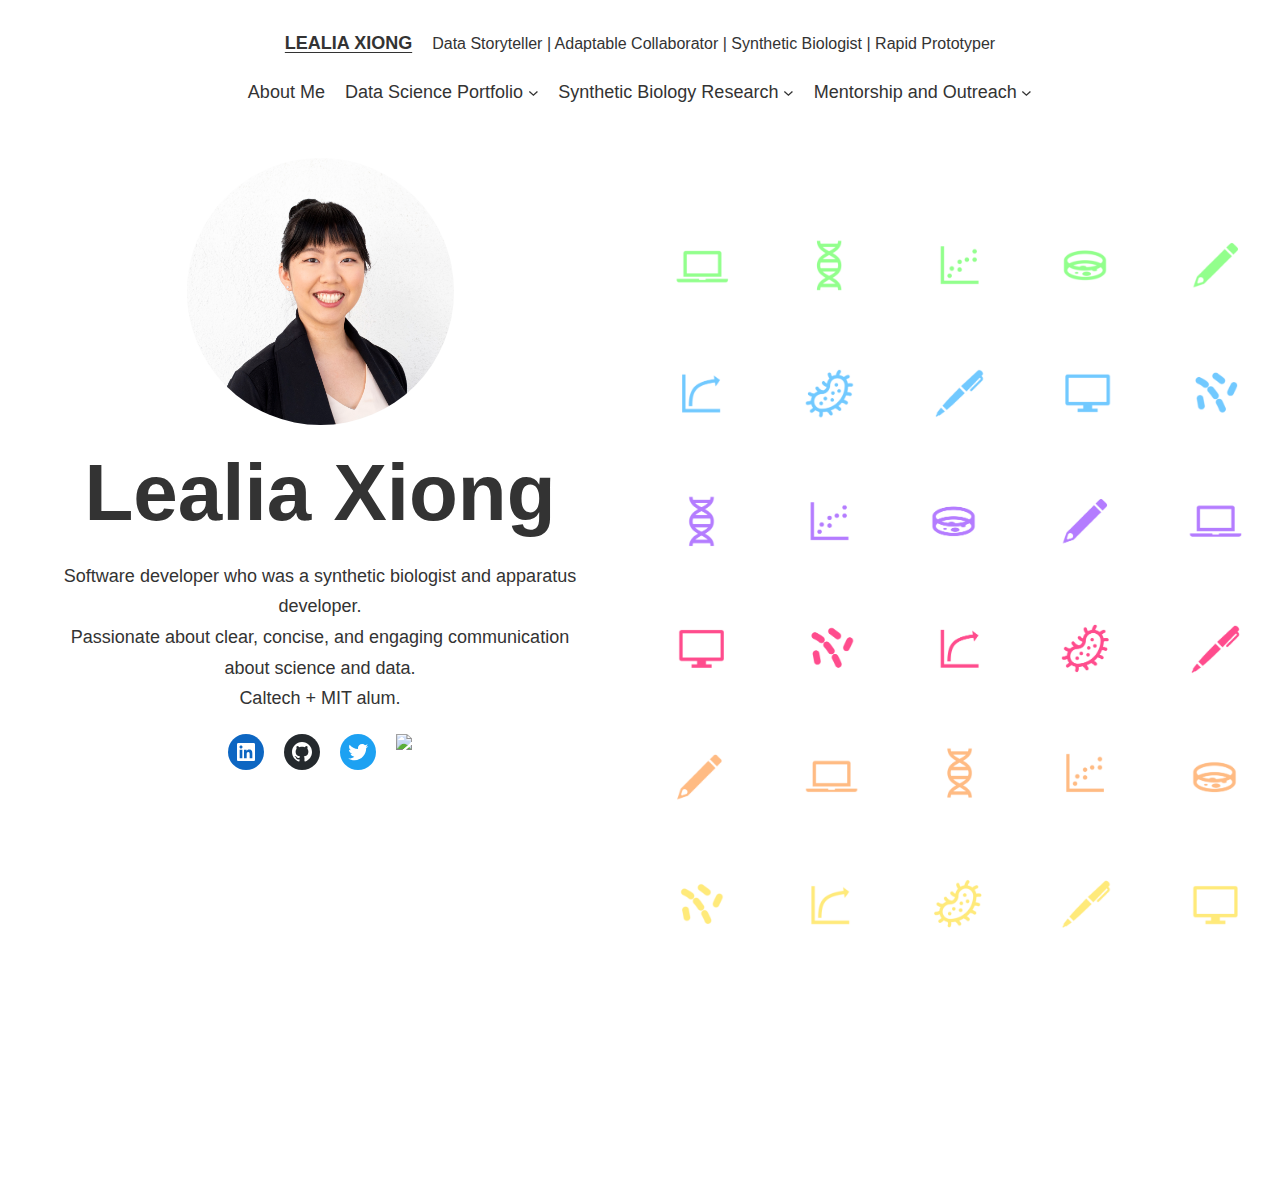
==== commit a1c01b95: "Use new navbar and style.css in index.html" ====
--- a/index.html
+++ b/index.html
@@ -1,302 +1,237 @@
 <!DOCTYPE html>
 <html lang="en">
+
 <head>
+	<link rel='stylesheet' id='style' href='style.css' type='text/css' media='all' />
+
 	<meta charset="UTF-8" />
 	<meta name="viewport" content="width=device-width, initial-scale=1" />
 	<meta name='robots' content='max-image-preview:large' />
 	<title>Home &#8211; Lealia Xiong</title>
-
-	<style id='wp-block-site-title-inline-css'>
-	.wp-block-site-title{font-size: var(--wp--custom--font-size--normal);font-weight: 700;text-decoration: none;text-transform: uppercase;}
-	</style>
-
-	<!--Fonts-->
-	<style id='blockbase_font_faces-inline-css'>
-	/* latin-ext */
-	@font-face {
-		font-family: 'DM Sans';
-		font-style: italic;
-		font-weight: 400;
-		font-display: swap;
-		src: url(https://s0.wp.com/wp-content/themes/pub/blockbase/assets/fonts/dm-sans/dm-sans-latin-ext-Regular-italic.woff2) format('woff2');
-		unicode-range: U+0100-024F, U+0259, U+1E00-1EFF, U+2020, U+20A0-20AB, U+20AD-20CF, U+2113, U+2C60-2C7F, U+A720-A7FF;
-	}
-	
-	/* latin */
-	@font-face {
-		font-family: 'DM Sans';
-		font-style: italic;
-		font-weight: 400;
-		font-display: swap;
-		src: url(https://s0.wp.com/wp-content/themes/pub/blockbase/assets/fonts/dm-sans/dm-sans-Regular-italic.woff2) format('woff2');
-		unicode-range: U+0000-00FF, U+0131, U+0152-0153, U+02BB-02BC, U+02C6, U+02DA, U+02DC, U+2000-206F, U+2074, U+20AC, U+2122, U+2191, U+2193, U+2212, U+2215, U+FEFF, U+FFFD;
-	}
-	
-	/* latin-ext */
-	@font-face {
-		font-family: 'DM Sans';
-		font-style: italic;
-		font-weight: 500;
-		font-display: swap;
-		src: url(https://s0.wp.com/wp-content/themes/pub/blockbase/assets/fonts/dm-sans/dm-sans-latin-ext-Medium-italic.woff2) format('woff2');
-		unicode-range: U+0100-024F, U+0259, U+1E00-1EFF, U+2020, U+20A0-20AB, U+20AD-20CF, U+2113, U+2C60-2C7F, U+A720-A7FF;
-	}
-	
-	/* latin */
-	@font-face {
-		font-family: 'DM Sans';
-		font-style: italic;
-		font-weight: 500;
-		font-display: swap;
-		src: url(https://s0.wp.com/wp-content/themes/pub/blockbase/assets/fonts/dm-sans/dm-sans-Medium-italic.woff2) format('woff2');
-		unicode-range: U+0000-00FF, U+0131, U+0152-0153, U+02BB-02BC, U+02C6, U+02DA, U+02DC, U+2000-206F, U+2074, U+20AC, U+2122, U+2191, U+2193, U+2212, U+2215, U+FEFF, U+FFFD;
-	}
-	
-	/* latin-ext */
-	@font-face {
-		font-family: 'DM Sans';
-		font-style: italic;
-		font-weight: 700;
-		font-display: swap;
-		src: url(https://s0.wp.com/wp-content/themes/pub/blockbase/assets/fonts/dm-sans/dm-sans-latin-ext-Bold-italic.woff2) format('woff2');
-		unicode-range: U+0100-024F, U+0259, U+1E00-1EFF, U+2020, U+20A0-20AB, U+20AD-20CF, U+2113, U+2C60-2C7F, U+A720-A7FF;
-	}
-	
-	/* latin */
-	@font-face {
-		font-family: 'DM Sans';
-		font-style: italic;
-		font-weight: 700;
-		font-display: swap;
-		src: url(https://s0.wp.com/wp-content/themes/pub/blockbase/assets/fonts/dm-sans/dm-sans-Bold-italic.woff2) format('woff2');
-		unicode-range: U+0000-00FF, U+0131, U+0152-0153, U+02BB-02BC, U+02C6, U+02DA, U+02DC, U+2000-206F, U+2074, U+20AC, U+2122, U+2191, U+2193, U+2212, U+2215, U+FEFF, U+FFFD;
-	}
-	
-	/* latin-ext */
-	@font-face {
-		font-family: 'DM Sans';
-		font-style: normal;
-		font-weight: 400;
-		font-display: swap;
-		src: url(https://s0.wp.com/wp-content/themes/pub/blockbase/assets/fonts/dm-sans/dm-sans-latin-ext-Regular.woff2) format('woff2');
-		unicode-range: U+0100-024F, U+0259, U+1E00-1EFF, U+2020, U+20A0-20AB, U+20AD-20CF, U+2113, U+2C60-2C7F, U+A720-A7FF;
-	}
-	
-	/* latin */
-	@font-face {
-		font-family: 'DM Sans';
-		font-style: normal;
-		font-weight: 400;
-		font-display: swap;
-		src: url(https://s0.wp.com/wp-content/themes/pub/blockbase/assets/fonts/dm-sans/dm-sans-Regular.woff2) format('woff2');
-		unicode-range: U+0000-00FF, U+0131, U+0152-0153, U+02BB-02BC, U+02C6, U+02DA, U+02DC, U+2000-206F, U+2074, U+20AC, U+2122, U+2191, U+2193, U+2212, U+2215, U+FEFF, U+FFFD;
-	}
-	
-	/* latin-ext */
-	@font-face {
-		font-family: 'DM Sans';
-		font-style: normal;
-		font-weight: 500;
-		font-display: swap;
-		src: url(https://s0.wp.com/wp-content/themes/pub/blockbase/assets/fonts/dm-sans/dm-sans-latin-ext-Medium.woff2) format('woff2');
-		unicode-range: U+0100-024F, U+0259, U+1E00-1EFF, U+2020, U+20A0-20AB, U+20AD-20CF, U+2113, U+2C60-2C7F, U+A720-A7FF;
-	}
-	
-	/* latin */
-	@font-face {
-		font-family: 'DM Sans';
-		font-style: normal;
-		font-weight: 500;
-		font-display: swap;
-		src: url(https://s0.wp.com/wp-content/themes/pub/blockbase/assets/fonts/dm-sans/dm-sans-Medium.woff2) format('woff2');
-		unicode-range: U+0000-00FF, U+0131, U+0152-0153, U+02BB-02BC, U+02C6, U+02DA, U+02DC, U+2000-206F, U+2074, U+20AC, U+2122, U+2191, U+2193, U+2212, U+2215, U+FEFF, U+FFFD;
-	}
-	
-	/* latin-ext */
-	@font-face {
-		font-family: 'DM Sans';
-		font-style: normal;
-		font-weight: 700;
-		font-display: swap;
-		src: url(https://s0.wp.com/wp-content/themes/pub/blockbase/assets/fonts/dm-sans/dm-sans-latin-ext-Bold.woff2) format('woff2');
-		unicode-range: U+0100-024F, U+0259, U+1E00-1EFF, U+2020, U+20A0-20AB, U+20AD-20CF, U+2113, U+2C60-2C7F, U+A720-A7FF;
-	}
-	
-	/* latin */
-	@font-face {
-		font-family: 'DM Sans';
-		font-style: normal;
-		font-weight: 700;
-		font-display: swap;
-		src: url(https://s0.wp.com/wp-content/themes/pub/blockbase/assets/fonts/dm-sans/dm-sans-Bold.woff2) format('woff2');
-		unicode-range: U+0000-00FF, U+0131, U+0152-0153, U+02BB-02BC, U+02C6, U+02DA, U+02DC, U+2000-206F, U+2074, U+20AC, U+2122, U+2191, U+2193, U+2212, U+2215, U+FEFF, U+FFFD;
-	}
-	</style>
-
-	<!--Required for nav bar styling-->
-	<link rel='stylesheet' id='all-css-16-1' href='navbar_style.css' type='text/css' media='all' />
-	<!--Nav bar for small screens-->
-	<script type='text/javascript' src='navbar_mobile.js'></script>
-	
-	<!--Styling for left/right block-->
-	<style id='wp-block-image-inline-css'>
-	.wp-block-image{margin:0 0 1em}.wp-block-image img{height:auto;max-width:100%;vertical-align:bottom}.wp-block-image:not(.is-style-rounded)>a,.wp-block-image:not(.is-style-rounded) img{border-radius:inherit}.wp-block-image.aligncenter{text-align:center}.wp-block-image.alignfull img,.wp-block-image.alignwide img{height:auto;width:100%}.wp-block-image.aligncenter,.wp-block-image .aligncenter,.wp-block-image.alignleft,.wp-block-image .alignleft,.wp-block-image.alignright,.wp-block-image .alignright{display:table}.wp-block-image.aligncenter>figcaption,.wp-block-image .aligncenter>figcaption,.wp-block-image.alignleft>figcaption,.wp-block-image .alignleft>figcaption,.wp-block-image.alignright>figcaption,.wp-block-image .alignright>figcaption{caption-side:bottom;display:table-caption}.wp-block-image .alignleft{float:left;margin:.5em 1em .5em 0}.wp-block-image .alignright{float:right;margin:.5em 0 .5em 1em}.wp-block-image .aligncenter{margin-left:auto;margin-right:auto}.wp-block-image figcaption{margin-bottom:1em;margin-top:.5em}.wp-block-image.is-style-circle-mask img,.wp-block-image.is-style-rounded img,.wp-block-image .is-style-rounded img{border-radius:9999px}@supports ((-webkit-mask-image:none) or (mask-image:none)) or (-webkit-mask-image:none){.wp-block-image.is-style-circle-mask img{border-radius:0;-webkit-mask-image:url('data:image/svg+xml;utf8,<svg viewBox="0 0 100 100" xmlns="http://www.w3.org/2000/svg"><circle cx="50" cy="50" r="50"/></svg>');mask-image:url('data:image/svg+xml;utf8,<svg viewBox="0 0 100 100" xmlns="http://www.w3.org/2000/svg"><circle cx="50" cy="50" r="50"/></svg>');mask-mode:alpha;-webkit-mask-position:center;mask-position:center;-webkit-mask-repeat:no-repeat;mask-repeat:no-repeat;-webkit-mask-size:contain;mask-size:contain}}.wp-block-image figure{margin:0}
-	</style>
-	<link crossorigin='anonymous' rel='stylesheet' id='all-css-22-1' href='https://s0.wp.com/wp-content/plugins/gutenberg-core/v13.4.0/build/block-library/blocks/cover/style.css?m=1654807899h&cssminify=yes' type='text/css' media='all' />
-	<style id='wp-block-media-text-inline-css'>
-	.wp-block-media-text{direction:ltr;display:grid;grid-template-columns:50% 1fr;grid-template-rows:auto}.wp-block-media-text.has-media-on-the-right{grid-template-columns:1fr 50%}.wp-block-media-text.is-vertically-aligned-top .wp-block-media-text__content,.wp-block-media-text.is-vertically-aligned-top .wp-block-media-text__media{align-self:start}.wp-block-media-text.is-vertically-aligned-center .wp-block-media-text__content,.wp-block-media-text.is-vertically-aligned-center .wp-block-media-text__media,.wp-block-media-text .wp-block-media-text__content,.wp-block-media-text .wp-block-media-text__media{align-self:center}.wp-block-media-text.is-vertically-aligned-bottom .wp-block-media-text__content,.wp-block-media-text.is-vertically-aligned-bottom .wp-block-media-text__media{align-self:end}.wp-block-media-text .wp-block-media-text__media{grid-column:1;grid-row:1;margin:0}.wp-block-media-text .wp-block-media-text__content{direction:ltr;grid-column:2;grid-row:1;padding:0 8%;word-break:break-word}.wp-block-media-text.has-media-on-the-right .wp-block-media-text__media{grid-column:2;grid-row:1}.wp-block-media-text.has-media-on-the-right .wp-block-media-text__content{grid-column:1;grid-row:1}.wp-block-media-text__media img,.wp-block-media-text__media video{height:auto;max-width:unset;vertical-align:middle;width:100%}.wp-block-media-text.is-image-fill .wp-block-media-text__media{background-size:cover;height:100%;min-height:250px}.wp-block-media-text.is-image-fill .wp-block-media-text__media>a{display:block;height:100%}.wp-block-media-text.is-image-fill .wp-block-media-text__media img{clip:rect(0,0,0,0);border:0;height:1px;margin:-1px;overflow:hidden;padding:0;position:absolute;width:1px}@media (max-width:600px){.wp-block-media-text.is-stacked-on-mobile{grid-template-columns:100%!important}.wp-block-media-text.is-stacked-on-mobile .wp-block-media-text__media{grid-column:1;grid-row:1}.wp-block-media-text.is-stacked-on-mobile .wp-block-media-text__content{grid-column:1;grid-row:2}}
-	</style>
-	<style id='wp-block-library-inline-css'>
-	:root{--wp-admin-theme-color:#007cba;--wp-admin-theme-color--rgb:0,124,186;--wp-admin-theme-color-darker-10:#006ba1;--wp-admin-theme-color-darker-10--rgb:0,107,161;--wp-admin-theme-color-darker-20:#005a87;--wp-admin-theme-color-darker-20--rgb:0,90,135;--wp-admin-border-width-focus:2px}@media (-webkit-min-device-pixel-ratio:2),(min-resolution:192dpi){:root{--wp-admin-border-width-focus:1.5px}}:root{--wp--preset--font-size--normal:16px;--wp--preset--font-size--huge:42px}:root .has-very-light-gray-background-color{background-color:#eee}:root .has-very-dark-gray-background-color{background-color:#313131}:root .has-very-light-gray-color{color:#eee}:root .has-very-dark-gray-color{color:#313131}:root .has-vivid-green-cyan-to-vivid-cyan-blue-gradient-background{background:linear-gradient(135deg,#00d084,#0693e3)}:root .has-purple-crush-gradient-background{background:linear-gradient(135deg,#34e2e4,#4721fb 50%,#ab1dfe)}:root .has-hazy-dawn-gradient-background{background:linear-gradient(135deg,#faaca8,#dad0ec)}:root .has-subdued-olive-gradient-background{background:linear-gradient(135deg,#fafae1,#67a671)}:root .has-atomic-cream-gradient-background{background:linear-gradient(135deg,#fdd79a,#004a59)}:root .has-nightshade-gradient-background{background:linear-gradient(135deg,#330968,#31cdcf)}:root .has-midnight-gradient-background{background:linear-gradient(135deg,#020381,#2874fc)}.has-regular-font-size{font-size:1em}.has-larger-font-size{font-size:2.625em}.has-normal-font-size{font-size:var(--wp--preset--font-size--normal)}.has-huge-font-size{font-size:var(--wp--preset--font-size--huge)}.has-text-align-center{text-align:center}.has-text-align-left{text-align:left}.has-text-align-right{text-align:right}#end-resizable-editor-section{display:none}.aligncenter{clear:both}.items-justified-left{justify-content:flex-start}.items-justified-center{justify-content:center}.items-justified-right{justify-content:flex-end}.items-justified-space-between{justify-content:space-between}.screen-reader-text{clip:rect(1px,1px,1px,1px);word-wrap:normal!important;border:0;-webkit-clip-path:inset(50%);clip-path:inset(50%);height:1px;margin:-1px;overflow:hidden;padding:0;position:absolute;width:1px}.screen-reader-text:focus{clip:auto!important;background-color:#ddd;-webkit-clip-path:none;clip-path:none;color:#444;display:block;font-size:1em;height:auto;left:5px;line-height:normal;padding:15px 23px 14px;text-decoration:none;top:5px;width:auto;z-index:100000}html :where(.has-border-color){border-style:solid}html :where([style*=border-top-color]){border-top-style:solid}html :where([style*=border-right-color]){border-right-style:solid}html :where([style*=border-bottom-color]){border-bottom-style:solid}html :where([style*=border-left-color]){border-left-style:solid}html :where([style*=border-width]){border-style:solid}html :where([style*=border-top-width]){border-top-style:solid}html :where([style*=border-right-width]){border-right-style:solid}html :where([style*=border-bottom-width]){border-bottom-style:solid}html :where([style*=border-left-width]){border-left-style:solid}html :where(img[class*=wp-image-]){height:auto;max-width:100%}
-	.has-text-align-justify {
-		text-align:justify;
-	}
-	</style>
-	<style>
-		@media screen and (max-width: 600px) {
-			.wp-block-media-text.is-stacked-on-mobile.has-media-on-the-right .wp-block-media-text__media {
-				grid-row: 2;
-			}
-			.wp-block-media-text.is-stacked-on-mobile.has-media-on-the-right .wp-block-media-text__content {
-				grid-row: 1;
-			}
-		}
-	</style>
-
-		<!--Styling for social icons-->
-		<style id='wp-block-social-links-inline-css'>
-			.wp-block-social-links{background:none;margin-left:0;padding-left:0;padding-right:0;text-indent:0}.wp-block-social-links .wp-social-link a,.wp-block-social-links .wp-social-link a:hover{border-bottom:0;box-shadow:none;text-decoration:none}.wp-block-social-links .wp-social-link a{padding:.25em}.wp-block-social-links .wp-social-link svg{height:1em;width:1em}.wp-block-social-links .wp-social-link span:not(.screen-reader-text){font-size:.65em;margin-left:.5em;margin-right:.5em}.wp-block-social-links.has-small-icon-size{font-size:16px}.wp-block-social-links,.wp-block-social-links.has-normal-icon-size{font-size:24px}.wp-block-social-links.has-large-icon-size{font-size:36px}.wp-block-social-links.has-huge-icon-size{font-size:48px}.wp-block-social-links.aligncenter{display:flex;justify-content:center}.wp-block-social-links.alignright{justify-content:flex-end}.wp-block-social-link{border-radius:9999px;display:block;height:auto;transition:transform .1s ease}@media (prefers-reduced-motion:reduce){.wp-block-social-link{transition-delay:0s;transition-duration:0s}}.wp-block-social-link a{align-items:center;display:flex;line-height:0;transition:transform .1s ease}.wp-block-social-link:hover{transform:scale(1.1)}.wp-block-social-links .wp-block-social-link .wp-block-social-link-anchor,.wp-block-social-links .wp-block-social-link .wp-block-social-link-anchor:active,.wp-block-social-links .wp-block-social-link .wp-block-social-link-anchor:hover,.wp-block-social-links .wp-block-social-link .wp-block-social-link-anchor:visited,.wp-block-social-links .wp-block-social-link .wp-block-social-link-anchor svg{fill:currentColor;color:currentColor}.wp-block-social-links:not(.is-style-logos-only) .wp-social-link{background-color:#f0f0f0;color:#444}.wp-block-social-links:not(.is-style-logos-only) .wp-social-link-amazon{background-color:#f90;color:#fff}.wp-block-social-links:not(.is-style-logos-only) .wp-social-link-bandcamp{background-color:#1ea0c3;color:#fff}.wp-block-social-links:not(.is-style-logos-only) .wp-social-link-behance{background-color:#0757fe;color:#fff}.wp-block-social-links:not(.is-style-logos-only) .wp-social-link-codepen{background-color:#1e1f26;color:#fff}.wp-block-social-links:not(.is-style-logos-only) .wp-social-link-deviantart{background-color:#02e49b;color:#fff}.wp-block-social-links:not(.is-style-logos-only) .wp-social-link-dribbble{background-color:#e94c89;color:#fff}.wp-block-social-links:not(.is-style-logos-only) .wp-social-link-dropbox{background-color:#4280ff;color:#fff}.wp-block-social-links:not(.is-style-logos-only) .wp-social-link-etsy{background-color:#f45800;color:#fff}.wp-block-social-links:not(.is-style-logos-only) .wp-social-link-facebook{background-color:#1778f2;color:#fff}.wp-block-social-links:not(.is-style-logos-only) .wp-social-link-fivehundredpx{background-color:#000;color:#fff}.wp-block-social-links:not(.is-style-logos-only) .wp-social-link-flickr{background-color:#0461dd;color:#fff}.wp-block-social-links:not(.is-style-logos-only) .wp-social-link-foursquare{background-color:#e65678;color:#fff}.wp-block-social-links:not(.is-style-logos-only) .wp-social-link-github{background-color:#24292d;color:#fff}.wp-block-social-links:not(.is-style-logos-only) .wp-social-link-goodreads{background-color:#eceadd;color:#382110}.wp-block-social-links:not(.is-style-logos-only) .wp-social-link-google{background-color:#ea4434;color:#fff}.wp-block-social-links:not(.is-style-logos-only) .wp-social-link-instagram{background-color:#f00075;color:#fff}.wp-block-social-links:not(.is-style-logos-only) .wp-social-link-lastfm{background-color:#e21b24;color:#fff}.wp-block-social-links:not(.is-style-logos-only) .wp-social-link-linkedin{background-color:#0d66c2;color:#fff}.wp-block-social-links:not(.is-style-logos-only) .wp-social-link-mastodon{background-color:#3288d4;color:#fff}.wp-block-social-links:not(.is-style-logos-only) .wp-social-link-medium{background-color:#02ab6c;color:#fff}.wp-block-social-links:not(.is-style-logos-only) .wp-social-link-meetup{background-color:#f6405f;color:#fff}.wp-block-social-links:not(.is-style-logos-only) .wp-social-link-patreon{background-color:#ff424d;color:#fff}.wp-block-social-links:not(.is-style-logos-only) .wp-social-link-pinterest{background-color:#e60122;color:#fff}.wp-block-social-links:not(.is-style-logos-only) .wp-social-link-pocket{background-color:#ef4155;color:#fff}.wp-block-social-links:not(.is-style-logos-only) .wp-social-link-reddit{background-color:#fe4500;color:#fff}.wp-block-social-links:not(.is-style-logos-only) .wp-social-link-skype{background-color:#0478d7;color:#fff}.wp-block-social-links:not(.is-style-logos-only) .wp-social-link-snapchat{stroke:#000;background-color:#fefc00;color:#fff}.wp-block-social-links:not(.is-style-logos-only) .wp-social-link-soundcloud{background-color:#ff5600;color:#fff}.wp-block-social-links:not(.is-style-logos-only) .wp-social-link-spotify{background-color:#1bd760;color:#fff}.wp-block-social-links:not(.is-style-logos-only) .wp-social-link-telegram{background-color:#2aabee;color:#fff}.wp-block-social-links:not(.is-style-logos-only) .wp-social-link-tiktok{background-color:#000;color:#fff}.wp-block-social-links:not(.is-style-logos-only) .wp-social-link-tumblr{background-color:#011835;color:#fff}.wp-block-social-links:not(.is-style-logos-only) .wp-social-link-twitch{background-color:#6440a4;color:#fff}.wp-block-social-links:not(.is-style-logos-only) .wp-social-link-twitter{background-color:#1da1f2;color:#fff}.wp-block-social-links:not(.is-style-logos-only) .wp-social-link-vimeo{background-color:#1eb7ea;color:#fff}.wp-block-social-links:not(.is-style-logos-only) .wp-social-link-vk{background-color:#4680c2;color:#fff}.wp-block-social-links:not(.is-style-logos-only) .wp-social-link-wordpress{background-color:#3499cd;color:#fff}.wp-block-social-links:not(.is-style-logos-only) .wp-social-link-yelp{background-color:#d32422;color:#fff}.wp-block-social-links:not(.is-style-logos-only) .wp-social-link-youtube{background-color:red;color:#fff}.wp-block-social-links.is-style-logos-only .wp-social-link{background:none}.wp-block-social-links.is-style-logos-only .wp-social-link a{padding:0}.wp-block-social-links.is-style-logos-only .wp-social-link svg{height:1.25em;width:1.25em}.wp-block-social-links.is-style-logos-only .wp-social-link-amazon{color:#f90}.wp-block-social-links.is-style-logos-only .wp-social-link-bandcamp{color:#1ea0c3}.wp-block-social-links.is-style-logos-only .wp-social-link-behance{color:#0757fe}.wp-block-social-links.is-style-logos-only .wp-social-link-codepen{color:#1e1f26}.wp-block-social-links.is-style-logos-only .wp-social-link-deviantart{color:#02e49b}.wp-block-social-links.is-style-logos-only .wp-social-link-dribbble{color:#e94c89}.wp-block-social-links.is-style-logos-only .wp-social-link-dropbox{color:#4280ff}.wp-block-social-links.is-style-logos-only .wp-social-link-etsy{color:#f45800}.wp-block-social-links.is-style-logos-only .wp-social-link-facebook{color:#1778f2}.wp-block-social-links.is-style-logos-only .wp-social-link-fivehundredpx{color:#000}.wp-block-social-links.is-style-logos-only .wp-social-link-flickr{color:#0461dd}.wp-block-social-links.is-style-logos-only .wp-social-link-foursquare{color:#e65678}.wp-block-social-links.is-style-logos-only .wp-social-link-github{color:#24292d}.wp-block-social-links.is-style-logos-only .wp-social-link-goodreads{color:#382110}.wp-block-social-links.is-style-logos-only .wp-social-link-google{color:#ea4434}.wp-block-social-links.is-style-logos-only .wp-social-link-instagram{color:#f00075}.wp-block-social-links.is-style-logos-only .wp-social-link-lastfm{color:#e21b24}.wp-block-social-links.is-style-logos-only .wp-social-link-linkedin{color:#0d66c2}.wp-block-social-links.is-style-logos-only .wp-social-link-mastodon{color:#3288d4}.wp-block-social-links.is-style-logos-only .wp-social-link-medium{color:#02ab6c}.wp-block-social-links.is-style-logos-only .wp-social-link-meetup{color:#f6405f}.wp-block-social-links.is-style-logos-only .wp-social-link-patreon{color:#ff424d}.wp-block-social-links.is-style-logos-only .wp-social-link-pinterest{color:#e60122}.wp-block-social-links.is-style-logos-only .wp-social-link-pocket{color:#ef4155}.wp-block-social-links.is-style-logos-only .wp-social-link-reddit{color:#fe4500}.wp-block-social-links.is-style-logos-only .wp-social-link-skype{color:#0478d7}.wp-block-social-links.is-style-logos-only .wp-social-link-snapchat{stroke:#000;color:#fff}.wp-block-social-links.is-style-logos-only .wp-social-link-soundcloud{color:#ff5600}.wp-block-social-links.is-style-logos-only .wp-social-link-spotify{color:#1bd760}.wp-block-social-links.is-style-logos-only .wp-social-link-telegram{color:#2aabee}.wp-block-social-links.is-style-logos-only .wp-social-link-tiktok{color:#000}.wp-block-social-links.is-style-logos-only .wp-social-link-tumblr{color:#011835}.wp-block-social-links.is-style-logos-only .wp-social-link-twitch{color:#6440a4}.wp-block-social-links.is-style-logos-only .wp-social-link-twitter{color:#1da1f2}.wp-block-social-links.is-style-logos-only .wp-social-link-vimeo{color:#1eb7ea}.wp-block-social-links.is-style-logos-only .wp-social-link-vk{color:#4680c2}.wp-block-social-links.is-style-logos-only .wp-social-link-wordpress{color:#3499cd}.wp-block-social-links.is-style-logos-only .wp-social-link-yelp{color:#d32422}.wp-block-social-links.is-style-logos-only .wp-social-link-youtube{color:red}.wp-block-social-links.is-style-pill-shape .wp-social-link{width:auto}.wp-block-social-links.is-style-pill-shape .wp-social-link a{padding-left:.66667em;padding-right:.66667em}
-		</style>
-	
-		<!--Styling for text-->
-		<style id='global-styles-inline-css'>
-			body{--wp--preset--color--black: #000000;--wp--preset--color--cyan-bluish-gray: #abb8c3;--wp--preset--color--white: #ffffff;--wp--preset--color--pale-pink: #f78da7;--wp--preset--color--vivid-red: #cf2e2e;--wp--preset--color--luminous-vivid-orange: #ff6900;--wp--preset--color--luminous-vivid-amber: #fcb900;--wp--preset--color--light-green-cyan: #7bdcb5;--wp--preset--color--vivid-green-cyan: #00d084;--wp--preset--color--pale-cyan-blue: #8ed1fc;--wp--preset--color--vivid-cyan-blue: #0693e3;--wp--preset--color--vivid-purple: #9b51e0;--wp--preset--color--primary: #333333;--wp--preset--color--secondary: #000000;--wp--preset--color--background: #ffffff;--wp--preset--color--tertiary: #f1f1f1;--wp--preset--gradient--vivid-cyan-blue-to-vivid-purple: linear-gradient(135deg,rgba(6,147,227,1) 0%,rgb(155,81,224) 100%);--wp--preset--gradient--light-green-cyan-to-vivid-green-cyan: linear-gradient(135deg,rgb(122,220,180) 0%,rgb(0,208,130) 100%);--wp--preset--gradient--luminous-vivid-amber-to-luminous-vivid-orange: linear-gradient(135deg,rgba(252,185,0,1) 0%,rgba(255,105,0,1) 100%);--wp--preset--gradient--luminous-vivid-orange-to-vivid-red: linear-gradient(135deg,rgba(255,105,0,1) 0%,rgb(207,46,46) 100%);--wp--preset--gradient--very-light-gray-to-cyan-bluish-gray: linear-gradient(135deg,rgb(238,238,238) 0%,rgb(169,184,195) 100%);--wp--preset--gradient--cool-to-warm-spectrum: linear-gradient(135deg,rgb(74,234,220) 0%,rgb(151,120,209) 20%,rgb(207,42,186) 40%,rgb(238,44,130) 60%,rgb(251,105,98) 80%,rgb(254,248,76) 100%);--wp--preset--gradient--blush-light-purple: linear-gradient(135deg,rgb(255,206,236) 0%,rgb(152,150,240) 100%);--wp--preset--gradient--blush-bordeaux: linear-gradient(135deg,rgb(254,205,165) 0%,rgb(254,45,45) 50%,rgb(107,0,62) 100%);--wp--preset--gradient--luminous-dusk: linear-gradient(135deg,rgb(255,203,112) 0%,rgb(199,81,192) 50%,rgb(65,88,208) 100%);--wp--preset--gradient--pale-ocean: linear-gradient(135deg,rgb(255,245,203) 0%,rgb(182,227,212) 50%,rgb(51,167,181) 100%);--wp--preset--gradient--electric-grass: linear-gradient(135deg,rgb(202,248,128) 0%,rgb(113,206,126) 100%);--wp--preset--gradient--midnight: linear-gradient(135deg,rgb(2,3,129) 0%,rgb(40,116,252) 100%);--wp--preset--duotone--dark-grayscale: url('#wp-duotone-dark-grayscale');--wp--preset--duotone--grayscale: url('#wp-duotone-grayscale');--wp--preset--duotone--purple-yellow: url('#wp-duotone-purple-yellow');--wp--preset--duotone--blue-red: url('#wp-duotone-blue-red');--wp--preset--duotone--midnight: url('#wp-duotone-midnight');--wp--preset--duotone--magenta-yellow: url('#wp-duotone-magenta-yellow');--wp--preset--duotone--purple-green: url('#wp-duotone-purple-green');--wp--preset--duotone--blue-orange: url('#wp-duotone-blue-orange');--wp--preset--font-size--small: 1rem;--wp--preset--font-size--medium: 1.375rem;--wp--preset--font-size--large: min(max(1.75rem, 5vw), 2.375rem);--wp--preset--font-size--x-large: min(max(2.25rem, 5vw), 3rem);--wp--preset--font-family--body-font: "DM Sans", sans-serif;--wp--preset--font-family--heading-font: "DM Sans", sans-serif;--wp--preset--font-family--arvo: Arvo;--wp--preset--font-family--bodoni-moda: 'Bodoni Moda';--wp--preset--font-family--cabin: Cabin;--wp--preset--font-family--chivo: Chivo;--wp--preset--font-family--courier-prime: 'Courier Prime';--wp--preset--font-family--dm-sans: 'DM Sans';--wp--preset--font-family--domine: Domine;--wp--preset--font-family--eb-garamond: 'EB Garamond';--wp--preset--font-family--fira-sans: 'Fira Sans';--wp--preset--font-family--inter: Inter;--wp--preset--font-family--josefin-sans: 'Josefin Sans';--wp--preset--font-family--libre-baskerville: 'Libre Baskerville';--wp--preset--font-family--libre-franklin: 'Libre Franklin';--wp--preset--font-family--lora: Lora;--wp--preset--font-family--merriweather: Merriweather;--wp--preset--font-family--montserrat: Montserrat;--wp--preset--font-family--nunito: Nunito;--wp--preset--font-family--open-sans: 'Open Sans';--wp--preset--font-family--overpass: Overpass;--wp--preset--font-family--playfair-display: 'Playfair Display';--wp--preset--font-family--poppins: Poppins;--wp--preset--font-family--raleway: Raleway;--wp--preset--font-family--roboto: Roboto;--wp--preset--font-family--roboto-slab: 'Roboto Slab';--wp--preset--font-family--rubik: Rubik;--wp--preset--font-family--source-sans-pro: 'Source Sans Pro';--wp--preset--font-family--source-serif-pro: 'Source Serif Pro';--wp--preset--font-family--space-mono: 'Space Mono';--wp--preset--font-family--work-sans: 'Work Sans';--wp--custom--alignment--aligned-max-width: 50%;--wp--custom--button--border--color: var(--wp--custom--color--foreground);--wp--custom--button--border--radius: 0;--wp--custom--button--border--style: solid;--wp--custom--button--border--width: 3px;--wp--custom--button--color--background: var(--wp--custom--color--foreground);--wp--custom--button--color--text: var(--wp--custom--color--background);--wp--custom--button--hover--color--text: var(--wp--custom--color--foreground);--wp--custom--button--hover--color--background: var(--wp--custom--color--background);--wp--custom--button--hover--border--color: var(--wp--custom--color--foreground);--wp--custom--button--spacing--padding--top: 0.667em;--wp--custom--button--spacing--padding--bottom: 0.667em;--wp--custom--button--spacing--padding--left: 1.333em;--wp--custom--button--spacing--padding--right: 1.333em;--wp--custom--button--typography--font-size: var(--wp--custom--font-size--normal);--wp--custom--button--typography--font-weight: 700;--wp--custom--button--typography--line-height: 2;--wp--custom--color--foreground: var(--wp--preset--color--primary);--wp--custom--color--background: var(--wp--preset--color--background);--wp--custom--color--primary: var(--wp--preset--color--primary);--wp--custom--color--secondary: var(--wp--preset--color--primary);--wp--custom--color--tertiary: var(--wp--preset--color--tertiary);--wp--custom--color-palettes--0--label: White;--wp--custom--color-palettes--0--slug: white;--wp--custom--color-palettes--0--colors--primary: #000000;--wp--custom--color-palettes--0--colors--secondary: #000000;--wp--custom--color-palettes--0--colors--foreground: #1D1E1E;--wp--custom--color-palettes--0--colors--background: #ffffff;--wp--custom--color-palettes--0--colors--tertiary: #f1f1f1;--wp--custom--color-palettes--1--label: Black;--wp--custom--color-palettes--1--slug: black;--wp--custom--color-palettes--1--colors--primary: #ffffff;--wp--custom--color-palettes--1--colors--secondary: #ffffff;--wp--custom--color-palettes--1--colors--foreground: #242527;--wp--custom--color-palettes--1--colors--background: #000000;--wp--custom--color-palettes--1--colors--tertiary: #313131;--wp--custom--color-palettes--2--label: Featured;--wp--custom--color-palettes--2--slug: palette-3;--wp--custom--color-palettes--2--colors--primary: #9FD3E8;--wp--custom--color-palettes--2--colors--secondary: #FBE6AA;--wp--custom--color-palettes--2--colors--foreground: #FFFFFF;--wp--custom--color-palettes--2--colors--background: #1F2527;--wp--custom--color-palettes--2--colors--tertiary: #364043;--wp--custom--font-sizes--x-small: 1rem;--wp--custom--font-sizes--normal: 1.125rem;--wp--custom--font-sizes--huge: 3rem;--wp--custom--form--padding: 20px;--wp--custom--form--border--color: var(--wp--custom--color--foreground);--wp--custom--form--border--radius: 0;--wp--custom--form--border--style: solid;--wp--custom--form--border--width: 2px;--wp--custom--form--checkbox--checked--content: "\2715";--wp--custom--form--checkbox--checked--font-size: var(--wp--custom--font-sizes--x-small);--wp--custom--form--checkbox--checked--position--left: 3px;--wp--custom--form--checkbox--checked--position--top: 3px;--wp--custom--form--checkbox--checked--sizing--height: 12px;--wp--custom--form--checkbox--checked--sizing--width: 12px;--wp--custom--form--checkbox--unchecked--content: "";--wp--custom--form--checkbox--unchecked--position--left: 0;--wp--custom--form--checkbox--unchecked--position--top: 0.2em;--wp--custom--form--checkbox--unchecked--sizing--height: 16px;--wp--custom--form--checkbox--unchecked--sizing--width: 16px;--wp--custom--form--color--background: transparent;--wp--custom--form--color--box-shadow: none;--wp--custom--form--color--text: inherit;--wp--custom--form--label--spacing--margin--bottom: var(--wp--custom--gap--baseline);--wp--custom--form--label--typography--font-size: var(--wp--custom--font-sizes--x-small);--wp--custom--form--label--typography--font-weight: normal;--wp--custom--form--label--typography--letter-spacing: normal;--wp--custom--form--label--typography--text-transform: none;--wp--custom--form--typography--font-size: var(--wp--custom--font-sizes--normal);--wp--custom--gallery--caption--font-size: var(--wp--preset--font-size--small);--wp--custom--body--typography--line-height: 1.7;--wp--custom--heading--typography--font-weight: 500;--wp--custom--heading--typography--line-height: 1.125;--wp--custom--latest-posts--meta--color--text: var(--wp--custom--color--primary);--wp--custom--layout--content-size: 664px;--wp--custom--gap--baseline: 10px;--wp--custom--gap--horizontal: min(30px, 5vw);--wp--custom--gap--vertical: min(30px, 5vw);--wp--custom--navigation--submenu--border--color: var(--wp--custom--color--primary);--wp--custom--navigation--submenu--border--radius: var(--wp--custom--form--border--radius);--wp--custom--navigation--submenu--border--style: var(--wp--custom--form--border--style);--wp--custom--navigation--submenu--border--width: var(--wp--custom--form--border--width);--wp--custom--navigation--submenu--color--background: var(--wp--custom--color--background);--wp--custom--navigation--submenu--color--text: var(--wp--custom--color--foreground);--wp--custom--paragraph--dropcap--margin: 0 .2em .2em 0;--wp--custom--paragraph--dropcap--typography--font-size: var(--wp--preset--font-size--x-large);--wp--custom--paragraph--dropcap--typography--font-weight: 400;--wp--custom--post-author--typography--font-weight: normal;--wp--custom--post-comment--typography--font-size: var(--wp--custom--font-sizes--normal);--wp--custom--post-comment--typography--line-height: var(--wp--custom--body--typography--line-height);--wp--custom--pullquote--citation--typography--font-size: var(--wp--custom--font-sizes--x-small);--wp--custom--pullquote--citation--typography--font-family: inherit;--wp--custom--pullquote--citation--typography--font-style: normal;--wp--custom--pullquote--citation--typography--font-weight: 400;--wp--custom--pullquote--citation--spacing--margin--top: var(--wp--custom--gap--vertical);--wp--custom--pullquote--typography--text-align: left;--wp--custom--quote--citation--typography--font-size: var(--wp--custom--font-sizes--x-small);--wp--custom--quote--citation--typography--font-style: normal;--wp--custom--quote--citation--typography--font-weight: 400;--wp--custom--quote--typography--text-align: left;--wp--custom--separator--opacity: 1;--wp--custom--separator--width: 150px;--wp--custom--table--figcaption--typography--font-size: var(--wp--custom--font-sizes--x-small);--wp--custom--video--caption--text-align: center;--wp--custom--video--caption--margin: var(--wp--custom--gap--vertical) auto;--wp--custom--line-height--body: 1.7;}body { margin: 0; }body{background-color: var(--wp--custom--color--background);color: var(--wp--custom--color--foreground);font-family: var(--wp--preset--font-family--body-font);font-size: var(--wp--custom--font-sizes--normal);font-weight: 400;line-height: var(--wp--custom--body--typography--line-height);--wp--style--block-gap: calc(2 * var(--wp--custom--gap--baseline));}.wp-site-blocks > .alignleft { float: left; margin-right: 2em; }.wp-site-blocks > .alignright { float: right; margin-left: 2em; }.wp-site-blocks > .aligncenter { justify-content: center; margin-left: auto; margin-right: auto; }.wp-site-blocks > * { margin-block-start: 0; margin-block-end: 0; }.wp-site-blocks > * + * { margin-block-start: var( --wp--style--block-gap ); }h1{font-family: var(--wp--preset--font-family--heading-font);font-size: min(max(3rem, 7vw), 5rem);font-weight: var(--wp--custom--heading--typography--font-weight);line-height: 1.2;margin-top: var(--wp--custom--gap--vertical);margin-bottom: var(--wp--custom--gap--vertical);}h2{font-family: var(--wp--preset--font-family--heading-font);font-size: min(max(2.25rem, 6vw), 4.0625rem);font-weight: var(--wp--custom--heading--typography--font-weight);line-height: 1.2;margin-top: var(--wp--custom--gap--vertical);margin-bottom: var(--wp--custom--gap--vertical);}h3{font-family: var(--wp--preset--font-family--heading-font);font-size: var(--wp--preset--font-size--large);font-weight: var(--wp--custom--heading--typography--font-weight);line-height: 1.2;margin-top: var(--wp--custom--gap--vertical);margin-bottom: var(--wp--custom--gap--vertical);}h4{font-family: var(--wp--preset--font-family--heading-font);font-size: var(--wp--preset--font-size--large);font-weight: var(--wp--custom--heading--typography--font-weight);line-height: 1.4;margin-top: var(--wp--custom--gap--vertical);margin-bottom: var(--wp--custom--gap--vertical);}h5{font-family: var(--wp--preset--font-family--heading-font);font-size: var(--wp--custom--font-size--normal);font-weight: var(--wp--custom--heading--typography--font-weight);line-height: 1.4;margin-top: var(--wp--custom--gap--vertical);margin-bottom: var(--wp--custom--gap--vertical);}h6{font-family: var(--wp--preset--font-family--heading-font);font-size: var(--wp--preset--font-size--small);font-weight: var(--wp--custom--heading--typography--font-weight);line-height: 1.4;margin-top: var(--wp--custom--gap--vertical);margin-bottom: var(--wp--custom--gap--vertical);}a{color: var(--wp--custom--color--foreground);}.has-black-color{color: var(--wp--preset--color--black) !important;}.has-cyan-bluish-gray-color{color: var(--wp--preset--color--cyan-bluish-gray) !important;}.has-white-color{color: var(--wp--preset--color--white) !important;}.has-pale-pink-color{color: var(--wp--preset--color--pale-pink) !important;}.has-vivid-red-color{color: var(--wp--preset--color--vivid-red) !important;}.has-luminous-vivid-orange-color{color: var(--wp--preset--color--luminous-vivid-orange) !important;}.has-luminous-vivid-amber-color{color: var(--wp--preset--color--luminous-vivid-amber) !important;}.has-light-green-cyan-color{color: var(--wp--preset--color--light-green-cyan) !important;}.has-vivid-green-cyan-color{color: var(--wp--preset--color--vivid-green-cyan) !important;}.has-pale-cyan-blue-color{color: var(--wp--preset--color--pale-cyan-blue) !important;}.has-vivid-cyan-blue-color{color: var(--wp--preset--color--vivid-cyan-blue) !important;}.has-vivid-purple-color{color: var(--wp--preset--color--vivid-purple) !important;}.has-primary-color{color: var(--wp--preset--color--primary) !important;}.has-secondary-color{color: var(--wp--preset--color--secondary) !important;}.has-background-color{color: var(--wp--preset--color--background) !important;}.has-tertiary-color{color: var(--wp--preset--color--tertiary) !important;}.has-black-background-color{background-color: var(--wp--preset--color--black) !important;}.has-cyan-bluish-gray-background-color{background-color: var(--wp--preset--color--cyan-bluish-gray) !important;}.has-white-background-color{background-color: var(--wp--preset--color--white) !important;}.has-pale-pink-background-color{background-color: var(--wp--preset--color--pale-pink) !important;}.has-vivid-red-background-color{background-color: var(--wp--preset--color--vivid-red) !important;}.has-luminous-vivid-orange-background-color{background-color: var(--wp--preset--color--luminous-vivid-orange) !important;}.has-luminous-vivid-amber-background-color{background-color: var(--wp--preset--color--luminous-vivid-amber) !important;}.has-light-green-cyan-background-color{background-color: var(--wp--preset--color--light-green-cyan) !important;}.has-vivid-green-cyan-background-color{background-color: var(--wp--preset--color--vivid-green-cyan) !important;}.has-pale-cyan-blue-background-color{background-color: var(--wp--preset--color--pale-cyan-blue) !important;}.has-vivid-cyan-blue-background-color{background-color: var(--wp--preset--color--vivid-cyan-blue) !important;}.has-vivid-purple-background-color{background-color: var(--wp--preset--color--vivid-purple) !important;}.has-primary-background-color{background-color: var(--wp--preset--color--primary) !important;}.has-secondary-background-color{background-color: var(--wp--preset--color--secondary) !important;}.has-background-background-color{background-color: var(--wp--preset--color--background) !important;}.has-tertiary-background-color{background-color: var(--wp--preset--color--tertiary) !important;}.has-black-border-color{border-color: var(--wp--preset--color--black) !important;}.has-cyan-bluish-gray-border-color{border-color: var(--wp--preset--color--cyan-bluish-gray) !important;}.has-white-border-color{border-color: var(--wp--preset--color--white) !important;}.has-pale-pink-border-color{border-color: var(--wp--preset--color--pale-pink) !important;}.has-vivid-red-border-color{border-color: var(--wp--preset--color--vivid-red) !important;}.has-luminous-vivid-orange-border-color{border-color: var(--wp--preset--color--luminous-vivid-orange) !important;}.has-luminous-vivid-amber-border-color{border-color: var(--wp--preset--color--luminous-vivid-amber) !important;}.has-light-green-cyan-border-color{border-color: var(--wp--preset--color--light-green-cyan) !important;}.has-vivid-green-cyan-border-color{border-color: var(--wp--preset--color--vivid-green-cyan) !important;}.has-pale-cyan-blue-border-color{border-color: var(--wp--preset--color--pale-cyan-blue) !important;}.has-vivid-cyan-blue-border-color{border-color: var(--wp--preset--color--vivid-cyan-blue) !important;}.has-vivid-purple-border-color{border-color: var(--wp--preset--color--vivid-purple) !important;}.has-primary-border-color{border-color: var(--wp--preset--color--primary) !important;}.has-secondary-border-color{border-color: var(--wp--preset--color--secondary) !important;}.has-background-border-color{border-color: var(--wp--preset--color--background) !important;}.has-tertiary-border-color{border-color: var(--wp--preset--color--tertiary) !important;}.has-vivid-cyan-blue-to-vivid-purple-gradient-background{background: var(--wp--preset--gradient--vivid-cyan-blue-to-vivid-purple) !important;}.has-light-green-cyan-to-vivid-green-cyan-gradient-background{background: var(--wp--preset--gradient--light-green-cyan-to-vivid-green-cyan) !important;}.has-luminous-vivid-amber-to-luminous-vivid-orange-gradient-background{background: var(--wp--preset--gradient--luminous-vivid-amber-to-luminous-vivid-orange) !important;}.has-luminous-vivid-orange-to-vivid-red-gradient-background{background: var(--wp--preset--gradient--luminous-vivid-orange-to-vivid-red) !important;}.has-very-light-gray-to-cyan-bluish-gray-gradient-background{background: var(--wp--preset--gradient--very-light-gray-to-cyan-bluish-gray) !important;}.has-cool-to-warm-spectrum-gradient-background{background: var(--wp--preset--gradient--cool-to-warm-spectrum) !important;}.has-blush-light-purple-gradient-background{background: var(--wp--preset--gradient--blush-light-purple) !important;}.has-blush-bordeaux-gradient-background{background: var(--wp--preset--gradient--blush-bordeaux) !important;}.has-luminous-dusk-gradient-background{background: var(--wp--preset--gradient--luminous-dusk) !important;}.has-pale-ocean-gradient-background{background: var(--wp--preset--gradient--pale-ocean) !important;}.has-electric-grass-gradient-background{background: var(--wp--preset--gradient--electric-grass) !important;}.has-midnight-gradient-background{background: var(--wp--preset--gradient--midnight) !important;}.has-small-font-size{font-size: var(--wp--preset--font-size--small) !important;}.has-medium-font-size{font-size: var(--wp--preset--font-size--medium) !important;}.has-large-font-size{font-size: var(--wp--preset--font-size--large) !important;}.has-x-large-font-size{font-size: var(--wp--preset--font-size--x-large) !important;}.has-body-font-font-family{font-family: var(--wp--preset--font-family--body-font) !important;}.has-heading-font-font-family{font-family: var(--wp--preset--font-family--heading-font) !important;}.has-arvo-font-family{font-family: var(--wp--preset--font-family--arvo) !important;}.has-bodoni-moda-font-family{font-family: var(--wp--preset--font-family--bodoni-moda) !important;}.has-cabin-font-family{font-family: var(--wp--preset--font-family--cabin) !important;}.has-chivo-font-family{font-family: var(--wp--preset--font-family--chivo) !important;}.has-courier-prime-font-family{font-family: var(--wp--preset--font-family--courier-prime) !important;}.has-dm-sans-font-family{font-family: var(--wp--preset--font-family--dm-sans) !important;}.has-domine-font-family{font-family: var(--wp--preset--font-family--domine) !important;}.has-eb-garamond-font-family{font-family: var(--wp--preset--font-family--eb-garamond) !important;}.has-fira-sans-font-family{font-family: var(--wp--preset--font-family--fira-sans) !important;}.has-inter-font-family{font-family: var(--wp--preset--font-family--inter) !important;}.has-josefin-sans-font-family{font-family: var(--wp--preset--font-family--josefin-sans) !important;}.has-libre-baskerville-font-family{font-family: var(--wp--preset--font-family--libre-baskerville) !important;}.has-libre-franklin-font-family{font-family: var(--wp--preset--font-family--libre-franklin) !important;}.has-lora-font-family{font-family: var(--wp--preset--font-family--lora) !important;}.has-merriweather-font-family{font-family: var(--wp--preset--font-family--merriweather) !important;}.has-montserrat-font-family{font-family: var(--wp--preset--font-family--montserrat) !important;}.has-nunito-font-family{font-family: var(--wp--preset--font-family--nunito) !important;}.has-open-sans-font-family{font-family: var(--wp--preset--font-family--open-sans) !important;}.has-overpass-font-family{font-family: var(--wp--preset--font-family--overpass) !important;}.has-playfair-display-font-family{font-family: var(--wp--preset--font-family--playfair-display) !important;}.has-poppins-font-family{font-family: var(--wp--preset--font-family--poppins) !important;}.has-raleway-font-family{font-family: var(--wp--preset--font-family--raleway) !important;}.has-roboto-font-family{font-family: var(--wp--preset--font-family--roboto) !important;}.has-roboto-slab-font-family{font-family: var(--wp--preset--font-family--roboto-slab) !important;}.has-rubik-font-family{font-family: var(--wp--preset--font-family--rubik) !important;}.has-source-sans-pro-font-family{font-family: var(--wp--preset--font-family--source-sans-pro) !important;}.has-source-serif-pro-font-family{font-family: var(--wp--preset--font-family--source-serif-pro) !important;}.has-space-mono-font-family{font-family: var(--wp--preset--font-family--space-mono) !important;}.has-work-sans-font-family{font-family: var(--wp--preset--font-family--work-sans) !important;}
-		</style>
-		<link crossorigin='anonymous' rel='stylesheet' id='all-css-36-1' href='https://s0.wp.com/_static/??-eJx9ztEKQiEMBuAXykaRdhU9i8qOWdPJ2eRQT58FQVF0t3/bxwZLM5GrYlXQExYUaD1AII6X4AXBi6COJtfrlInWUWQFv9GNmThl0Rd6zr5E6aZRT7kKJGQzLnnNXD+Cmcjn+R+dcfyYRplgbL3FBzqWw8ZZu7PbvXPnO9iyVRI=?cssminify=yes' type='text/css' media='all' />
-	
-		<link rel="canonical" href="https://lealiaxiong.github.io" />
-		<!-- Jetpack Open Graph Tags -->
-		<meta property="og:type" content="website" />
-		<meta property="og:title" content="Lealia Xiong" />
-		<meta property="og:description" content="Data Storyteller | Adaptable Collaborator | Synthetic Biologist | Rapid Prototyper" />
-		<meta property="og:url" content="https://lealiaxiong.github.io/" />
-		<meta property="og:site_name" content="Lealia Xiong" />
-		<meta property="og:image" content="images/icons_grid_2.png" />
-		<meta property="og:image:width" content="1584" />
-		<meta property="og:image:height" content="1901" />
-		<meta property="og:image:alt" content="" />
-		<meta property="og:locale" content="en_US" />
-		<meta property="fb:app_id" content="249643311490" />
-		<meta property="article:publisher" content="https://www.facebook.com/WordPresscom" />
-		<meta name="twitter:text:title" content="Lealia Xiong &#8211;&nbsp;Homepage" />
-		<meta name="twitter:image" content="images/icons_grid_2.png" />
-		<meta name="twitter:card" content="summary_large_image" />
-		<!-- End Jetpack Open Graph Tags -->
-
-	<style>.wp-container-1 {display: flex;gap: var( --wp--style--block-gap, 0.5em );flex-wrap: wrap;align-items: center;}.wp-container-1 > * { margin: 0; }</style>
-	<style>.wp-container-2 {display: flex;gap: var( --wp--style--block-gap, 0.5em );flex-wrap: wrap;align-items: center;}.wp-container-2 > * { margin: 0; }</style>
-	<style>.wp-container-4 {display: flex;gap: var( --wp--style--block-gap, 0.5em );flex-wrap: wrap;justify-content: flex-end;align-items: center;}.wp-container-4 > * { margin: 0; }</style>
-	<style>.wp-container-5 {display: flex;gap: var( --wp--style--block-gap, 0.5em );flex-wrap: wrap;justify-content: center;align-items: center;}.wp-container-5 > * { margin: 0; }</style>
-	<style>.wp-container-6 > :where(:not(.alignleft):not(.alignright)) {max-width: 664px;margin-left: auto !important;margin-right: auto !important;}.wp-container-6 > .alignwide { max-width: 1128px;}.wp-container-6 .alignfull { max-width: none; }.wp-container-6 > .alignleft { float: left; margin-inline-start: 0; margin-inline-end: 2em; }.wp-container-6 > .alignright { float: right; margin-inline-start: 2em; margin-inline-end: 0; }.wp-container-6 > .aligncenter { margin-left: auto !important; margin-right: auto !important; }.wp-container-6 > * { margin-block-start: 0; margin-block-end: 0; }.wp-container-6 > * + * { margin-block-start: var( --wp--style--block-gap ); margin-block-end: 0; }</style>
-	<style>.wp-container-7 {display: flex;gap: var( --wp--style--block-gap, 0.5em );flex-wrap: wrap;justify-content: center;align-items: center;}.wp-container-7 > * { margin: 0; }</style>
-	<style>.wp-container-8 > :where(:not(.alignleft):not(.alignright)) {max-width: 664px;margin-left: auto !important;margin-right: auto !important;}.wp-container-8 > .alignwide { max-width: 1128px;}.wp-container-8 .alignfull { max-width: none; }.wp-container-8 > .alignleft { float: left; margin-inline-start: 0; margin-inline-end: 2em; }.wp-container-8 > .alignright { float: right; margin-inline-start: 2em; margin-inline-end: 0; }.wp-container-8 > .aligncenter { margin-left: auto !important; margin-right: auto !important; }.wp-container-8 > * { margin-block-start: 0; margin-block-end: 0; }.wp-container-8 > * + * { margin-block-start: var( --wp--style--block-gap ); margin-block-end: 0; }</style>
-	<style>.wp-container-9 > :where(:not(.alignleft):not(.alignright)) {max-width: 664px;margin-left: auto !important;margin-right: auto !important;}.wp-container-9 > .alignwide { max-width: 1128px;}.wp-container-9 .alignfull { max-width: none; }.wp-container-9 > .alignleft { float: left; margin-inline-start: 0; margin-inline-end: 2em; }.wp-container-9 > .alignright { float: right; margin-inline-start: 2em; margin-inline-end: 0; }.wp-container-9 > .aligncenter { margin-left: auto !important; margin-right: auto !important; }.wp-container-9 > * { margin-block-start: 0; margin-block-end: 0; }.wp-container-9 > * + * { margin-block-start: var( --wp--style--block-gap ); margin-block-end: 0; }</style>
-	<style>.wp-container-10 > .alignleft { float: left; margin-inline-start: 0; margin-inline-end: 2em; }.wp-container-10 > .alignright { float: right; margin-inline-start: 2em; margin-inline-end: 0; }.wp-container-10 > .aligncenter { margin-left: auto !important; margin-right: auto !important; }.wp-container-10 > * { margin-block-start: 0; margin-block-end: 0; }.wp-container-10 > * + * { margin-block-start: var( --wp--style--block-gap ); margin-block-end: 0; }</style>
-	<style>.wp-container-11 > .alignleft { float: left; margin-inline-start: 0; margin-inline-end: 2em; }.wp-container-11 > .alignright { float: right; margin-inline-start: 2em; margin-inline-end: 0; }.wp-container-11 > .aligncenter { margin-left: auto !important; margin-right: auto !important; }.wp-container-11 > * { margin-block-start: 0; margin-block-end: 0; }.wp-container-11 > * + * { margin-block-start: var( --wp--style--block-gap ); margin-block-end: 0; }</style>
-	<style>.wp-container-12 > :where(:not(.alignleft):not(.alignright)) {max-width: 664px;margin-left: auto !important;margin-right: auto !important;}.wp-container-12 > .alignwide { max-width: 1128px;}.wp-container-12 .alignfull { max-width: none; }.wp-container-12 > .alignleft { float: left; margin-inline-start: 0; margin-inline-end: 2em; }.wp-container-12 > .alignright { float: right; margin-inline-start: 2em; margin-inline-end: 0; }.wp-container-12 > .aligncenter { margin-left: auto !important; margin-right: auto !important; }.wp-container-12 > * { margin-block-start: 0; margin-block-end: 0; }.wp-container-12 > * + * { margin-block-start: var( --wp--style--block-gap ); margin-block-end: 0; }</style>
+	<link rel="canonical" href="https://lealiaxiong.github.io" />
+
+	<!-- Open Graph Tags -->
+	<meta property="og:type" content="website" />
+	<meta property="og:title" content="Lealia Xiong" />
+	<meta property="og:description"
+		content="Data Storyteller | Adaptable Collaborator | Synthetic Biologist | Rapid Prototyper" />
+	<meta property="og:url" content="https://lealiaxiong.github.io/" />
+	<meta property="og:site_name" content="Lealia Xiong" />
+	<meta property="og:image" content="images/icons_grid_2.png" />
+	<meta property="og:image:width" content="1584" />
+	<meta property="og:image:height" content="1901" />
+	<meta property="og:image:alt" content="" />
+	<meta property="og:locale" content="en_US" />
+	<meta property="article:publisher" content="https://www.linkedin.com/in/lealiaxiong" />
+	<meta name="twitter:text:title" content="Lealia Xiong &#8211;&nbsp;Homepage" />
+	<meta name="twitter:image" content="images/icons_grid_2.png" />
+	<meta name="twitter:card" content="summary_large_image" />
+	<!-- End Open Graph Tags -->
 </head>
 
-<body class="home page-template page-template-page-without-title page page-id-6 wp-embed-responsive customizer-styles-applied has-marketing-bar has-marketing-bar-theme-zoologist highlander-enabled highlander-light">
-	<svg xmlns="http://www.w3.org/2000/svg" viewBox="0 0 0 0" width="0" height="0" focusable="false" role="none" style="visibility: hidden; position: absolute; left: -9999px; overflow: hidden;" ><defs><filter id="wp-duotone-dark-grayscale"><feColorMatrix color-interpolation-filters="sRGB" type="matrix" values=" .299 .587 .114 0 0 .299 .587 .114 0 0 .299 .587 .114 0 0 .299 .587 .114 0 0 " /><feComponentTransfer color-interpolation-filters="sRGB" ><feFuncR type="table" tableValues="0 0.49803921568627" /><feFuncG type="table" tableValues="0 0.49803921568627" /><feFuncB type="table" tableValues="0 0.49803921568627" /><feFuncA type="table" tableValues="1 1" /></feComponentTransfer><feComposite in2="SourceGraphic" operator="in" /></filter></defs></svg><svg xmlns="http://www.w3.org/2000/svg" viewBox="0 0 0 0" width="0" height="0" focusable="false" role="none" style="visibility: hidden; position: absolute; left: -9999px; overflow: hidden;" ><defs><filter id="wp-duotone-grayscale"><feColorMatrix color-interpolation-filters="sRGB" type="matrix" values=" .299 .587 .114 0 0 .299 .587 .114 0 0 .299 .587 .114 0 0 .299 .587 .114 0 0 " /><feComponentTransfer color-interpolation-filters="sRGB" ><feFuncR type="table" tableValues="0 1" /><feFuncG type="table" tableValues="0 1" /><feFuncB type="table" tableValues="0 1" /><feFuncA type="table" tableValues="1 1" /></feComponentTransfer><feComposite in2="SourceGraphic" operator="in" /></filter></defs></svg><svg xmlns="http://www.w3.org/2000/svg" viewBox="0 0 0 0" width="0" height="0" focusable="false" role="none" style="visibility: hidden; position: absolute; left: -9999px; overflow: hidden;" ><defs><filter id="wp-duotone-purple-yellow"><feColorMatrix color-interpolation-filters="sRGB" type="matrix" values=" .299 .587 .114 0 0 .299 .587 .114 0 0 .299 .587 .114 0 0 .299 .587 .114 0 0 " /><feComponentTransfer color-interpolation-filters="sRGB" ><feFuncR type="table" tableValues="0.54901960784314 0.98823529411765" /><feFuncG type="table" tableValues="0 1" /><feFuncB type="table" tableValues="0.71764705882353 0.25490196078431" /><feFuncA type="table" tableValues="1 1" /></feComponentTransfer><feComposite in2="SourceGraphic" operator="in" /></filter></defs></svg><svg xmlns="http://www.w3.org/2000/svg" viewBox="0 0 0 0" width="0" height="0" focusable="false" role="none" style="visibility: hidden; position: absolute; left: -9999px; overflow: hidden;" ><defs><filter id="wp-duotone-blue-red"><feColorMatrix color-interpolation-filters="sRGB" type="matrix" values=" .299 .587 .114 0 0 .299 .587 .114 0 0 .299 .587 .114 0 0 .299 .587 .114 0 0 " /><feComponentTransfer color-interpolation-filters="sRGB" ><feFuncR type="table" tableValues="0 1" /><feFuncG type="table" tableValues="0 0.27843137254902" /><feFuncB type="table" tableValues="0.5921568627451 0.27843137254902" /><feFuncA type="table" tableValues="1 1" /></feComponentTransfer><feComposite in2="SourceGraphic" operator="in" /></filter></defs></svg><svg xmlns="http://www.w3.org/2000/svg" viewBox="0 0 0 0" width="0" height="0" focusable="false" role="none" style="visibility: hidden; position: absolute; left: -9999px; overflow: hidden;" ><defs><filter id="wp-duotone-midnight"><feColorMatrix color-interpolation-filters="sRGB" type="matrix" values=" .299 .587 .114 0 0 .299 .587 .114 0 0 .299 .587 .114 0 0 .299 .587 .114 0 0 " /><feComponentTransfer color-interpolation-filters="sRGB" ><feFuncR type="table" tableValues="0 0" /><feFuncG type="table" tableValues="0 0.64705882352941" /><feFuncB type="table" tableValues="0 1" /><feFuncA type="table" tableValues="1 1" /></feComponentTransfer><feComposite in2="SourceGraphic" operator="in" /></filter></defs></svg><svg xmlns="http://www.w3.org/2000/svg" viewBox="0 0 0 0" width="0" height="0" focusable="false" role="none" style="visibility: hidden; position: absolute; left: -9999px; overflow: hidden;" ><defs><filter id="wp-duotone-magenta-yellow"><feColorMatrix color-interpolation-filters="sRGB" type="matrix" values=" .299 .587 .114 0 0 .299 .587 .114 0 0 .299 .587 .114 0 0 .299 .587 .114 0 0 " /><feComponentTransfer color-interpolation-filters="sRGB" ><feFuncR type="table" tableValues="0.78039215686275 1" /><feFuncG type="table" tableValues="0 0.94901960784314" /><feFuncB type="table" tableValues="0.35294117647059 0.47058823529412" /><feFuncA type="table" tableValues="1 1" /></feComponentTransfer><feComposite in2="SourceGraphic" operator="in" /></filter></defs></svg><svg xmlns="http://www.w3.org/2000/svg" viewBox="0 0 0 0" width="0" height="0" focusable="false" role="none" style="visibility: hidden; position: absolute; left: -9999px; overflow: hidden;" ><defs><filter id="wp-duotone-purple-green"><feColorMatrix color-interpolation-filters="sRGB" type="matrix" values=" .299 .587 .114 0 0 .299 .587 .114 0 0 .299 .587 .114 0 0 .299 .587 .114 0 0 " /><feComponentTransfer color-interpolation-filters="sRGB" ><feFuncR type="table" tableValues="0.65098039215686 0.40392156862745" /><feFuncG type="table" tableValues="0 1" /><feFuncB type="table" tableValues="0.44705882352941 0.4" /><feFuncA type="table" tableValues="1 1" /></feComponentTransfer><feComposite in2="SourceGraphic" operator="in" /></filter></defs></svg><svg xmlns="http://www.w3.org/2000/svg" viewBox="0 0 0 0" width="0" height="0" focusable="false" role="none" style="visibility: hidden; position: absolute; left: -9999px; overflow: hidden;" ><defs><filter id="wp-duotone-blue-orange"><feColorMatrix color-interpolation-filters="sRGB" type="matrix" values=" .299 .587 .114 0 0 .299 .587 .114 0 0 .299 .587 .114 0 0 .299 .587 .114 0 0 " /><feComponentTransfer color-interpolation-filters="sRGB" ><feFuncR type="table" tableValues="0.098039215686275 1" /><feFuncG type="table" tableValues="0 0.66274509803922" /><feFuncB type="table" tableValues="0.84705882352941 0.41960784313725" /><feFuncA type="table" tableValues="1 1" /></feComponentTransfer><feComposite in2="SourceGraphic" operator="in" /></filter></defs></svg>
+<body
+	class="home page-template page-template-page-without-title page page-id-6 wp-embed-responsive customizer-styles-applied has-marketing-bar has-marketing-bar-theme-zoologist highlander-enabled highlander-light">
+	<svg xmlns="http://www.w3.org/2000/svg" viewBox="0 0 0 0" width="0" height="0" focusable="false" role="none"
+		style="visibility: hidden; position: absolute; left: -9999px; overflow: hidden;">
+		<defs>
+			<filter id="wp-duotone-dark-grayscale">
+				<feColorMatrix color-interpolation-filters="sRGB" type="matrix"
+					values=" .299 .587 .114 0 0 .299 .587 .114 0 0 .299 .587 .114 0 0 .299 .587 .114 0 0 " />
+				<feComponentTransfer color-interpolation-filters="sRGB">
+					<feFuncR type="table" tableValues="0 0.49803921568627" />
+					<feFuncG type="table" tableValues="0 0.49803921568627" />
+					<feFuncB type="table" tableValues="0 0.49803921568627" />
+					<feFuncA type="table" tableValues="1 1" />
+				</feComponentTransfer>
+				<feComposite in2="SourceGraphic" operator="in" />
+			</filter>
+		</defs>
+	</svg><svg xmlns="http://www.w3.org/2000/svg" viewBox="0 0 0 0" width="0" height="0" focusable="false" role="none"
+		style="visibility: hidden; position: absolute; left: -9999px; overflow: hidden;">
+		<defs>
+			<filter id="wp-duotone-grayscale">
+				<feColorMatrix color-interpolation-filters="sRGB" type="matrix"
+					values=" .299 .587 .114 0 0 .299 .587 .114 0 0 .299 .587 .114 0 0 .299 .587 .114 0 0 " />
+				<feComponentTransfer color-interpolation-filters="sRGB">
+					<feFuncR type="table" tableValues="0 1" />
+					<feFuncG type="table" tableValues="0 1" />
+					<feFuncB type="table" tableValues="0 1" />
+					<feFuncA type="table" tableValues="1 1" />
+				</feComponentTransfer>
+				<feComposite in2="SourceGraphic" operator="in" />
+			</filter>
+		</defs>
+	</svg><svg xmlns="http://www.w3.org/2000/svg" viewBox="0 0 0 0" width="0" height="0" focusable="false" role="none"
+		style="visibility: hidden; position: absolute; left: -9999px; overflow: hidden;">
+		<defs>
+			<filter id="wp-duotone-purple-yellow">
+				<feColorMatrix color-interpolation-filters="sRGB" type="matrix"
+					values=" .299 .587 .114 0 0 .299 .587 .114 0 0 .299 .587 .114 0 0 .299 .587 .114 0 0 " />
+				<feComponentTransfer color-interpolation-filters="sRGB">
+					<feFuncR type="table" tableValues="0.54901960784314 0.98823529411765" />
+					<feFuncG type="table" tableValues="0 1" />
+					<feFuncB type="table" tableValues="0.71764705882353 0.25490196078431" />
+					<feFuncA type="table" tableValues="1 1" />
+				</feComponentTransfer>
+				<feComposite in2="SourceGraphic" operator="in" />
+			</filter>
+		</defs>
+	</svg><svg xmlns="http://www.w3.org/2000/svg" viewBox="0 0 0 0" width="0" height="0" focusable="false" role="none"
+		style="visibility: hidden; position: absolute; left: -9999px; overflow: hidden;">
+		<defs>
+			<filter id="wp-duotone-blue-red">
+				<feColorMatrix color-interpolation-filters="sRGB" type="matrix"
+					values=" .299 .587 .114 0 0 .299 .587 .114 0 0 .299 .587 .114 0 0 .299 .587 .114 0 0 " />
+				<feComponentTransfer color-interpolation-filters="sRGB">
+					<feFuncR type="table" tableValues="0 1" />
+					<feFuncG type="table" tableValues="0 0.27843137254902" />
+					<feFuncB type="table" tableValues="0.5921568627451 0.27843137254902" />
+					<feFuncA type="table" tableValues="1 1" />
+				</feComponentTransfer>
+				<feComposite in2="SourceGraphic" operator="in" />
+			</filter>
+		</defs>
+	</svg><svg xmlns="http://www.w3.org/2000/svg" viewBox="0 0 0 0" width="0" height="0" focusable="false" role="none"
+		style="visibility: hidden; position: absolute; left: -9999px; overflow: hidden;">
+		<defs>
+			<filter id="wp-duotone-midnight">
+				<feColorMatrix color-interpolation-filters="sRGB" type="matrix"
+					values=" .299 .587 .114 0 0 .299 .587 .114 0 0 .299 .587 .114 0 0 .299 .587 .114 0 0 " />
+				<feComponentTransfer color-interpolation-filters="sRGB">
+					<feFuncR type="table" tableValues="0 0" />
+					<feFuncG type="table" tableValues="0 0.64705882352941" />
+					<feFuncB type="table" tableValues="0 1" />
+					<feFuncA type="table" tableValues="1 1" />
+				</feComponentTransfer>
+				<feComposite in2="SourceGraphic" operator="in" />
+			</filter>
+		</defs>
+	</svg><svg xmlns="http://www.w3.org/2000/svg" viewBox="0 0 0 0" width="0" height="0" focusable="false" role="none"
+		style="visibility: hidden; position: absolute; left: -9999px; overflow: hidden;">
+		<defs>
+			<filter id="wp-duotone-magenta-yellow">
+				<feColorMatrix color-interpolation-filters="sRGB" type="matrix"
+					values=" .299 .587 .114 0 0 .299 .587 .114 0 0 .299 .587 .114 0 0 .299 .587 .114 0 0 " />
+				<feComponentTransfer color-interpolation-filters="sRGB">
+					<feFuncR type="table" tableValues="0.78039215686275 1" />
+					<feFuncG type="table" tableValues="0 0.94901960784314" />
+					<feFuncB type="table" tableValues="0.35294117647059 0.47058823529412" />
+					<feFuncA type="table" tableValues="1 1" />
+				</feComponentTransfer>
+				<feComposite in2="SourceGraphic" operator="in" />
+			</filter>
+		</defs>
+	</svg><svg xmlns="http://www.w3.org/2000/svg" viewBox="0 0 0 0" width="0" height="0" focusable="false" role="none"
+		style="visibility: hidden; position: absolute; left: -9999px; overflow: hidden;">
+		<defs>
+			<filter id="wp-duotone-purple-green">
+				<feColorMatrix color-interpolation-filters="sRGB" type="matrix"
+					values=" .299 .587 .114 0 0 .299 .587 .114 0 0 .299 .587 .114 0 0 .299 .587 .114 0 0 " />
+				<feComponentTransfer color-interpolation-filters="sRGB">
+					<feFuncR type="table" tableValues="0.65098039215686 0.40392156862745" />
+					<feFuncG type="table" tableValues="0 1" />
+					<feFuncB type="table" tableValues="0.44705882352941 0.4" />
+					<feFuncA type="table" tableValues="1 1" />
+				</feComponentTransfer>
+				<feComposite in2="SourceGraphic" operator="in" />
+			</filter>
+		</defs>
+	</svg><svg xmlns="http://www.w3.org/2000/svg" viewBox="0 0 0 0" width="0" height="0" focusable="false" role="none"
+		style="visibility: hidden; position: absolute; left: -9999px; overflow: hidden;">
+		<defs>
+			<filter id="wp-duotone-blue-orange">
+				<feColorMatrix color-interpolation-filters="sRGB" type="matrix"
+					values=" .299 .587 .114 0 0 .299 .587 .114 0 0 .299 .587 .114 0 0 .299 .587 .114 0 0 " />
+				<feComponentTransfer color-interpolation-filters="sRGB">
+					<feFuncR type="table" tableValues="0.098039215686275 1" />
+					<feFuncG type="table" tableValues="0 0.66274509803922" />
+					<feFuncB type="table" tableValues="0.84705882352941 0.41960784313725" />
+					<feFuncA type="table" tableValues="1 1" />
+				</feComponentTransfer>
+				<feComposite in2="SourceGraphic" operator="in" />
+			</filter>
+		</defs>
+	</svg>
 	<div class="wp-site-blocks">
-		<header class="wp-block-template-part">
-			<div class="wp-container-6 wp-block-group gapless-group">
-				<div class="wp-container-5 wp-block-group alignfull site-header site-header-linear" style="padding-top:var(--wp--custom--gap--vertical);padding-bottom:var(--wp--custom--gap--vertical);">
-					<div class="wp-container-2 wp-block-group site-brand">
-						<div class="wp-container-1 wp-block-group site-words-stack-small">
-							<h1 class="wp-block-site-title"><a href="https://lealiaxiong.github.io" rel="home"  aria-current="page">Lealia Xiong</a></h1>
-							<p style="font-size:var(--wp--custom--font-sizes--x-small);" class="wp-block-site-tagline">Data Storyteller | Adaptable Collaborator | Synthetic Biologist | Rapid Prototyper</p>
-						</div>
-					</div>
-
-					<!--Navigation-->
-					<nav class="wp-container-4 is-responsive items-justified-right blockbase-responsive-navigation-linear wp-block-navigation" aria-label=""><button aria-haspopup="true" aria-label="Open menu" class="wp-block-navigation__responsive-container-open " data-micromodal-trigger="modal-3"><svg width="24" height="24" xmlns="http://www.w3.org/2000/svg" viewBox="0 0 24 24" aria-hidden="true" focusable="false"><rect x="4" y="7.5" width="16" height="1.5" /><rect x="4" y="15" width="16" height="1.5" /></svg></button>
-						<div class="wp-block-navigation__responsive-container" id="modal-3">
-							<div class="wp-block-navigation__responsive-close" tabindex="-1" data-micromodal-close>
-								<div class="wp-block-navigation__responsive-dialog" aria-label="Menu">
-										<button aria-label="Close menu" data-micromodal-close class="wp-block-navigation__responsive-container-close"><svg xmlns="http://www.w3.org/2000/svg" viewBox="0 0 24 24" width="24" height="24" aria-hidden="true" focusable="false"><path d="M13 11.8l6.1-6.3-1-1-6.1 6.2-6.1-6.2-1 1 6.1 6.3-6.5 6.7 1 1 6.5-6.6 6.5 6.6 1-1z"></path></svg></button>
-									<div class="wp-block-navigation__responsive-container-content" id="modal-3-content">
-										<ul class="wp-block-navigation__container">
-											<li class=" wp-block-navigation-item  menu-item menu-item-type-post_type menu-item-object-page wp-block-navigation-link">
-												<a class="wp-block-navigation-item__content"  href="https://lealiaxiong.github.io/about.html" title=""><span class="wp-block-navigation-item__label">About Me</span></a>
-											</li>
-											<li class=" wp-block-navigation-item has-child open-on-hover-click  menu-item menu-item-type-custom menu-item-object-custom wp-block-navigation-submenu"><a class="wp-block-navigation-item__content" href="#" title="">Data Science Portfolio</a>
-												<button aria-label="Data Science submenu" class="wp-block-navigation__submenu-icon wp-block-navigation-submenu__toggle" aria-expanded="false"><svg xmlns="http://www.w3.org/2000/svg" width="12" height="12" viewBox="0 0 12 12" fill="none" aria-hidden="true" focusable="false"><path d="M1.50002 4L6.00002 8L10.5 4" stroke-width="1.5"></path></svg></button>
-												<ul class="wp-block-navigation__submenu-container">
-													<li class=" wp-block-navigation-item  menu-item menu-item-type-custom menu-item-object-custom wp-block-navigation-link"><a class="wp-block-navigation-item__content"  href="https://lealiaxiong.github.io/caltech_covid19" title=""><span class="wp-block-navigation-item__label">Caltech COVID-19 Tracker</span></a>
-													</li>
-													<li class=" wp-block-navigation-item  menu-item menu-item-type-custom menu-item-object-custom wp-block-navigation-link"><a class="wp-block-navigation-item__content"  href="https://lealiaxiong.github.io/frog-discovery/" title=""><span class="wp-block-navigation-item__label">Local frog discovery tool</span></a>
-													</li>
-												</ul>
-											</li>
-											<li class=" wp-block-navigation-item has-child open-on-hover-click  menu-item menu-item-type-custom menu-item-object-custom wp-block-navigation-submenu"><a class="wp-block-navigation-item__content" href="#" title="">Synthetic Biology Research</a>
-												<button aria-label="Synthetic Biology Research submenu" class="wp-block-navigation__submenu-icon wp-block-navigation-submenu__toggle" aria-expanded="false"><svg xmlns="http://www.w3.org/2000/svg" width="12" height="12" viewBox="0 0 12 12" fill="none" aria-hidden="true" focusable="false"><path d="M1.50002 4L6.00002 8L10.5 4" stroke-width="1.5"></path></svg></button>
-												<ul class="wp-block-navigation__submenu-container">
-													<li class=" wp-block-navigation-item  menu-item menu-item-type-custom menu-item-object-custom wp-block-navigation-link"><a class="wp-block-navigation-item__content"  href="https://lealiaxiong.github.io/temperature-sensitive-activation/" title=""><span class="wp-block-navigation-item__label">Tunable temperature-sensitive transcriptional activation based on lambda repressor</span></a>
-													</li>
-												</ul>
-											</li>
-											<li class=" wp-block-navigation-item has-child open-on-hover-click  menu-item menu-item-type-custom menu-item-object-custom wp-block-navigation-submenu"><a class="wp-block-navigation-item__content" href="#" title="">Mentorship and Outreach</a>
-												<button aria-label="Mentorship and Outreach submenu" class="wp-block-navigation__submenu-icon wp-block-navigation-submenu__toggle" aria-expanded="false"><svg xmlns="http://www.w3.org/2000/svg" width="12" height="12" viewBox="0 0 12 12" fill="none" aria-hidden="true" focusable="false"><path d="M1.50002 4L6.00002 8L10.5 4" stroke-width="1.5"></path></svg></button>
-												<ul class="wp-block-navigation__submenu-container">
-													<li class=" wp-block-navigation-item  menu-item menu-item-type-custom menu-item-object-custom wp-block-navigation-link">
-														<a class="wp-block-navigation-item__content"  href="https://lealiaxiong.github.io/mentorship.html" title=""><span class="wp-block-navigation-item__label">Scientific mentorship</span></a>
-													</li>
-													<li class=" wp-block-navigation-item  menu-item menu-item-type-custom menu-item-object-custom wp-block-navigation-link">
-														<a class="wp-block-navigation-item__content"  href="https://lealiaxiong.github.io/outreach.html" title=""><span class="wp-block-navigation-item__label">STEM Outreach</span></a>
-													</li>
-												</ul>
-											</li>
-										</ul>
-									</div>
-								</div>
-							</div>
-						</div>
-					</nav>
-
-				</div>
-			</div>
-		</header>
+		<!--Header and navigation-->
+		<div id="navbar"></div>
+
+		<script>
+			fetch('navbar.html')
+				.then(response => response.text())
+				.then(data => document.getElementById('navbar').innerHTML = data);
+		</script>
 
 		<main class="wp-container-10 wp-block-group">
 			<div class="wp-container-9 entry-content wp-block-post-content">
 				<div class="wp-block-media-text alignfull has-media-on-the-right is-stacked-on-mobile">
 					<figure class="wp-block-media-text__media">
-						<img loading="lazy" width="1584" height="1901"  data-orig-size="1584,1901" src="images/icons_grid_2.png"/>
+						<img loading="lazy" width="1584" height="1901" data-orig-size="1584,1901"
+							src="images/icons_grid_2.png" />
 					</figure>
 					<div class="wp-block-media-text__content">
-						<div class="wp-block-cover is-light" style="min-height:95vh;"><span aria-hidden="true" class="wp-block-cover__background has-background-background-color has-background-dim-0 has-background-dim"></span>
+						<div class="wp-block-cover is-light" style="min-height:95vh;"><span aria-hidden="true"
+								class="wp-block-cover__background has-background-background-color has-background-dim-0 has-background-dim"></span>
 							<div class="wp-block-cover__inner-container">
 								<div class="wp-container-8 wp-block-group">
 									<figure class="wp-block-image aligncenter size-large is-style-rounded">
-										<img loading="lazy" width="267" height="267" src="images/lealia.JPG" alt="Hello! This is me."/>
+										<img loading="lazy" width="267" height="267" src="images/lealia.JPG"
+											alt="Hello! This is me." />
 									</figure>
 
+									<!--Title-->
 									<h1 class="has-text-align-center"><strong>Lealia Xiong</strong></h1>
 
+									<!--Description-->
 									<p class="has-text-align-center">
 										Software developer who was a synthetic biologist and apparatus developer. </br>
-										Passionate about clear, concise, and engaging communication 
+										Passionate about clear, concise, and engaging communication
 										about science and data. </br>
 										Caltech + MIT alum.
 									</p>
 
+									<!--Socials-->
 									<ul class="wp-container-7 wp-block-social-links">
-										<li class="wp-social-link wp-social-link-linkedin wp-block-social-link"><a href="https://www.linkedin.com/in/lealiaxiong/"  class="wp-block-social-link-anchor"><svg width="24" height="24" viewBox="0 0 24 24" version="1.1" xmlns="http://www.w3.org/2000/svg" aria-hidden="true" focusable="false"><path d="M19.7,3H4.3C3.582,3,3,3.582,3,4.3v15.4C3,20.418,3.582,21,4.3,21h15.4c0.718,0,1.3-0.582,1.3-1.3V4.3 C21,3.582,20.418,3,19.7,3z M8.339,18.338H5.667v-8.59h2.672V18.338z M7.004,8.574c-0.857,0-1.549-0.694-1.549-1.548 c0-0.855,0.691-1.548,1.549-1.548c0.854,0,1.547,0.694,1.547,1.548C8.551,7.881,7.858,8.574,7.004,8.574z M18.339,18.338h-2.669 v-4.177c0-0.996-0.017-2.278-1.387-2.278c-1.389,0-1.601,1.086-1.601,2.206v4.249h-2.667v-8.59h2.559v1.174h0.037 c0.356-0.675,1.227-1.387,2.526-1.387c2.703,0,3.203,1.779,3.203,4.092V18.338z"></path></svg><span class="wp-block-social-link-label screen-reader-text">LinkedIn</span></a></li>
-										<li class="wp-social-link wp-social-link-github wp-block-social-link"><a href="https://github.com/lealiaxiong"  class="wp-block-social-link-anchor"><svg width="24" height="24" viewBox="0 0 24 24" version="1.1" xmlns="http://www.w3.org/2000/svg" aria-hidden="true" focusable="false"><path d="M12,2C6.477,2,2,6.477,2,12c0,4.419,2.865,8.166,6.839,9.489c0.5,0.09,0.682-0.218,0.682-0.484 c0-0.236-0.009-0.866-0.014-1.699c-2.782,0.602-3.369-1.34-3.369-1.34c-0.455-1.157-1.11-1.465-1.11-1.465 c-0.909-0.62,0.069-0.608,0.069-0.608c1.004,0.071,1.532,1.03,1.532,1.03c0.891,1.529,2.341,1.089,2.91,0.833 c0.091-0.647,0.349-1.086,0.635-1.337c-2.22-0.251-4.555-1.111-4.555-4.943c0-1.091,0.39-1.984,1.03-2.682 C6.546,8.54,6.202,7.524,6.746,6.148c0,0,0.84-0.269,2.75,1.025C10.295,6.95,11.15,6.84,12,6.836 c0.85,0.004,1.705,0.114,2.504,0.336c1.909-1.294,2.748-1.025,2.748-1.025c0.546,1.376,0.202,2.394,0.1,2.646 c0.64,0.699,1.026,1.591,1.026,2.682c0,3.841-2.337,4.687-4.565,4.935c0.359,0.307,0.679,0.917,0.679,1.852 c0,1.335-0.012,2.415-0.012,2.741c0,0.269,0.18,0.579,0.688,0.481C19.138,20.161,22,16.416,22,12C22,6.477,17.523,2,12,2z"></path></svg><span class="wp-block-social-link-label screen-reader-text">GitHub</span></a></li>
-										<li class="wp-social-link wp-social-link-twitter wp-block-social-link"><a href="https://twitter.com/LealiaXiong"  class="wp-block-social-link-anchor"><svg width="24" height="24" viewBox="0 0 24 24" version="1.1" xmlns="http://www.w3.org/2000/svg" aria-hidden="true" focusable="false"><path d="M22.23,5.924c-0.736,0.326-1.527,0.547-2.357,0.646c0.847-0.508,1.498-1.312,1.804-2.27 c-0.793,0.47-1.671,0.812-2.606,0.996C18.324,4.498,17.257,4,16.077,4c-2.266,0-4.103,1.837-4.103,4.103 c0,0.322,0.036,0.635,0.106,0.935C8.67,8.867,5.647,7.234,3.623,4.751C3.27,5.357,3.067,6.062,3.067,6.814 c0,1.424,0.724,2.679,1.825,3.415c-0.673-0.021-1.305-0.206-1.859-0.513c0,0.017,0,0.034,0,0.052c0,1.988,1.414,3.647,3.292,4.023 c-0.344,0.094-0.707,0.144-1.081,0.144c-0.264,0-0.521-0.026-0.772-0.074c0.522,1.63,2.038,2.816,3.833,2.85 c-1.404,1.1-3.174,1.756-5.096,1.756c-0.331,0-0.658-0.019-0.979-0.057c1.816,1.164,3.973,1.843,6.29,1.843 c7.547,0,11.675-6.252,11.675-11.675c0-0.178-0.004-0.355-0.012-0.531C20.985,7.47,21.68,6.747,22.23,5.924z"></path></svg><span class="wp-block-social-link-label screen-reader-text">Twitter</span></a></li>
-										<li class="wp-block-social-link"><a href="https://orcid.org/0000-0001-7636-5936" class="wp-block-social-link-anchor"><img src="https://orcid.org/assets/vectors/orcid.logo.icon.svg" height="36"><span class="wp-block-social-link-label screen-reader-text">ORCID</span></a></li>
-									</ul>	
+										<li class="wp-social-link wp-social-link-linkedin wp-block-social-link"><a
+												href="https://www.linkedin.com/in/lealiaxiong/"
+												class="wp-block-social-link-anchor"><svg width="24" height="24"
+													viewBox="0 0 24 24" version="1.1" xmlns="http://www.w3.org/2000/svg"
+													aria-hidden="true" focusable="false">
+													<path
+														d="M19.7,3H4.3C3.582,3,3,3.582,3,4.3v15.4C3,20.418,3.582,21,4.3,21h15.4c0.718,0,1.3-0.582,1.3-1.3V4.3 C21,3.582,20.418,3,19.7,3z M8.339,18.338H5.667v-8.59h2.672V18.338z M7.004,8.574c-0.857,0-1.549-0.694-1.549-1.548 c0-0.855,0.691-1.548,1.549-1.548c0.854,0,1.547,0.694,1.547,1.548C8.551,7.881,7.858,8.574,7.004,8.574z M18.339,18.338h-2.669 v-4.177c0-0.996-0.017-2.278-1.387-2.278c-1.389,0-1.601,1.086-1.601,2.206v4.249h-2.667v-8.59h2.559v1.174h0.037 c0.356-0.675,1.227-1.387,2.526-1.387c2.703,0,3.203,1.779,3.203,4.092V18.338z">
+													</path>
+												</svg><span
+													class="wp-block-social-link-label screen-reader-text">LinkedIn</span></a>
+										</li>
+										<li class="wp-social-link wp-social-link-github wp-block-social-link"><a
+												href="https://github.com/lealiaxiong"
+												class="wp-block-social-link-anchor"><svg width="24" height="24"
+													viewBox="0 0 24 24" version="1.1" xmlns="http://www.w3.org/2000/svg"
+													aria-hidden="true" focusable="false">
+													<path
+														d="M12,2C6.477,2,2,6.477,2,12c0,4.419,2.865,8.166,6.839,9.489c0.5,0.09,0.682-0.218,0.682-0.484 c0-0.236-0.009-0.866-0.014-1.699c-2.782,0.602-3.369-1.34-3.369-1.34c-0.455-1.157-1.11-1.465-1.11-1.465 c-0.909-0.62,0.069-0.608,0.069-0.608c1.004,0.071,1.532,1.03,1.532,1.03c0.891,1.529,2.341,1.089,2.91,0.833 c0.091-0.647,0.349-1.086,0.635-1.337c-2.22-0.251-4.555-1.111-4.555-4.943c0-1.091,0.39-1.984,1.03-2.682 C6.546,8.54,6.202,7.524,6.746,6.148c0,0,0.84-0.269,2.75,1.025C10.295,6.95,11.15,6.84,12,6.836 c0.85,0.004,1.705,0.114,2.504,0.336c1.909-1.294,2.748-1.025,2.748-1.025c0.546,1.376,0.202,2.394,0.1,2.646 c0.64,0.699,1.026,1.591,1.026,2.682c0,3.841-2.337,4.687-4.565,4.935c0.359,0.307,0.679,0.917,0.679,1.852 c0,1.335-0.012,2.415-0.012,2.741c0,0.269,0.18,0.579,0.688,0.481C19.138,20.161,22,16.416,22,12C22,6.477,17.523,2,12,2z">
+													</path>
+												</svg><span
+													class="wp-block-social-link-label screen-reader-text">GitHub</span></a>
+										</li>
+										<li class="wp-social-link wp-social-link-twitter wp-block-social-link"><a
+												href="https://twitter.com/LealiaXiong"
+												class="wp-block-social-link-anchor"><svg width="24" height="24"
+													viewBox="0 0 24 24" version="1.1" xmlns="http://www.w3.org/2000/svg"
+													aria-hidden="true" focusable="false">
+													<path
+														d="M22.23,5.924c-0.736,0.326-1.527,0.547-2.357,0.646c0.847-0.508,1.498-1.312,1.804-2.27 c-0.793,0.47-1.671,0.812-2.606,0.996C18.324,4.498,17.257,4,16.077,4c-2.266,0-4.103,1.837-4.103,4.103 c0,0.322,0.036,0.635,0.106,0.935C8.67,8.867,5.647,7.234,3.623,4.751C3.27,5.357,3.067,6.062,3.067,6.814 c0,1.424,0.724,2.679,1.825,3.415c-0.673-0.021-1.305-0.206-1.859-0.513c0,0.017,0,0.034,0,0.052c0,1.988,1.414,3.647,3.292,4.023 c-0.344,0.094-0.707,0.144-1.081,0.144c-0.264,0-0.521-0.026-0.772-0.074c0.522,1.63,2.038,2.816,3.833,2.85 c-1.404,1.1-3.174,1.756-5.096,1.756c-0.331,0-0.658-0.019-0.979-0.057c1.816,1.164,3.973,1.843,6.29,1.843 c7.547,0,11.675-6.252,11.675-11.675c0-0.178-0.004-0.355-0.012-0.531C20.985,7.47,21.68,6.747,22.23,5.924z">
+													</path>
+												</svg><span
+													class="wp-block-social-link-label screen-reader-text">Twitter</span></a>
+										</li>
+										<li class="wp-block-social-link"><a href="https://orcid.org/0000-0001-7636-5936"
+												class="wp-block-social-link-anchor"><img
+													src="https://orcid.org/assets/vectors/orcid.logo.icon.svg"
+													height="36"><span
+													class="wp-block-social-link-label screen-reader-text">ORCID</span></a>
+										</li>
+									</ul>
 
 								</div>
 							</div>
@@ -313,4 +248,5 @@
 	</div>
 
 </body>
+
 </html>--- a/style.css
+++ b/style.css
@@ -0,0 +1,2894 @@
+/* Round images wp-block-image-inline-css*/
+.wp-block-image {
+    margin: 0 0 1em
+}
+
+.wp-block-image img {
+    height: auto;
+    max-width: 100%;
+    vertical-align: bottom
+}
+
+.wp-block-image:not(.is-style-rounded)>a,
+.wp-block-image:not(.is-style-rounded) img {
+    border-radius: inherit
+}
+
+.wp-block-image.aligncenter {
+    text-align: center
+}
+
+.wp-block-image.alignfull img,
+.wp-block-image.alignwide img {
+    height: auto;
+    width: 100%
+}
+
+.wp-block-image.aligncenter,
+.wp-block-image .aligncenter,
+.wp-block-image.alignleft,
+.wp-block-image .alignleft,
+.wp-block-image.alignright,
+.wp-block-image .alignright {
+    display: table
+}
+
+.wp-block-image.aligncenter>figcaption,
+.wp-block-image .aligncenter>figcaption,
+.wp-block-image.alignleft>figcaption,
+.wp-block-image .alignleft>figcaption,
+.wp-block-image.alignright>figcaption,
+.wp-block-image .alignright>figcaption {
+    caption-side: bottom;
+    display: table-caption
+}
+
+.wp-block-image .alignleft {
+    float: left;
+    margin: .5em 1em .5em 0
+}
+
+.wp-block-image .alignright {
+    float: right;
+    margin: .5em 0 .5em 1em
+}
+
+.wp-block-image .aligncenter {
+    margin-left: auto;
+    margin-right: auto
+}
+
+.wp-block-image figcaption {
+    margin-bottom: 1em;
+    margin-top: .5em
+}
+
+.wp-block-image.is-style-circle-mask img,
+.wp-block-image.is-style-rounded img,
+.wp-block-image .is-style-rounded img {
+    border-radius: 9999px
+}
+
+@supports ((-webkit-mask-image:none) or (mask-image:none)) or (-webkit-mask-image:none) {
+    .wp-block-image.is-style-circle-mask img {
+        border-radius: 0;
+        -webkit-mask-image: url('data:image/svg+xml;utf8,<svg viewBox="0 0 100 100" xmlns="http://www.w3.org/2000/svg"><circle cx="50" cy="50" r="50"/></svg>');
+        mask-image: url('data:image/svg+xml;utf8,<svg viewBox="0 0 100 100" xmlns="http://www.w3.org/2000/svg"><circle cx="50" cy="50" r="50"/></svg>');
+        mask-mode: alpha;
+        -webkit-mask-position: center;
+        mask-position: center;
+        -webkit-mask-repeat: no-repeat;
+        mask-repeat: no-repeat;
+        -webkit-mask-size: contain;
+        mask-size: contain
+    }
+}
+
+.wp-block-image figure {
+    margin: 0
+}
+
+/* Left/right wp-block-media-text-inline-css */
+.wp-block-media-text {
+    direction: ltr;
+    display: grid;
+    grid-template-columns: 50% 1fr;
+    grid-template-rows: auto
+}
+
+.wp-block-media-text.has-media-on-the-right {
+    grid-template-columns: 1fr 50%
+}
+
+.wp-block-media-text.is-vertically-aligned-top .wp-block-media-text__content,
+.wp-block-media-text.is-vertically-aligned-top .wp-block-media-text__media {
+    align-self: start
+}
+
+.wp-block-media-text.is-vertically-aligned-center .wp-block-media-text__content,
+.wp-block-media-text.is-vertically-aligned-center .wp-block-media-text__media,
+.wp-block-media-text .wp-block-media-text__content,
+.wp-block-media-text .wp-block-media-text__media {
+    align-self: center
+}
+
+.wp-block-media-text.is-vertically-aligned-bottom .wp-block-media-text__content,
+.wp-block-media-text.is-vertically-aligned-bottom .wp-block-media-text__media {
+    align-self: end
+}
+
+.wp-block-media-text .wp-block-media-text__media {
+    grid-column: 1;
+    grid-row: 1;
+    margin: 0
+}
+
+.wp-block-media-text .wp-block-media-text__content {
+    direction: ltr;
+    grid-column: 2;
+    grid-row: 1;
+    padding: 0 8%;
+    word-break: break-word
+}
+
+.wp-block-media-text.has-media-on-the-right .wp-block-media-text__media {
+    grid-column: 2;
+    grid-row: 1
+}
+
+.wp-block-media-text.has-media-on-the-right .wp-block-media-text__content {
+    grid-column: 1;
+    grid-row: 1
+}
+
+.wp-block-media-text__media img,
+.wp-block-media-text__media video {
+    height: auto;
+    max-width: unset;
+    vertical-align: middle;
+    width: 100%
+}
+
+.wp-block-media-text.is-image-fill .wp-block-media-text__media {
+    background-size: cover;
+    height: 100%;
+    min-height: 250px
+}
+
+.wp-block-media-text.is-image-fill .wp-block-media-text__media>a {
+    display: block;
+    height: 100%
+}
+
+.wp-block-media-text.is-image-fill .wp-block-media-text__media img {
+    clip: rect(0, 0, 0, 0);
+    border: 0;
+    height: 1px;
+    margin: -1px;
+    overflow: hidden;
+    padding: 0;
+    position: absolute;
+    width: 1px
+}
+
+@media (max-width:600px) {
+    .wp-block-media-text.is-stacked-on-mobile {
+        grid-template-columns: 100% !important
+    }
+
+    .wp-block-media-text.is-stacked-on-mobile .wp-block-media-text__media {
+        grid-column: 1;
+        grid-row: 1
+    }
+
+    .wp-block-media-text.is-stacked-on-mobile .wp-block-media-text__content {
+        grid-column: 1;
+        grid-row: 2
+    }
+}
+
+/* Left/right wp-block-library-inline-css*/
+:root {
+    --wp-admin-theme-color: #007cba;
+    --wp-admin-theme-color--rgb: 0, 124, 186;
+    --wp-admin-theme-color-darker-10: #006ba1;
+    --wp-admin-theme-color-darker-10--rgb: 0, 107, 161;
+    --wp-admin-theme-color-darker-20: #005a87;
+    --wp-admin-theme-color-darker-20--rgb: 0, 90, 135;
+    --wp-admin-border-width-focus: 2px
+}
+
+@media (-webkit-min-device-pixel-ratio:2),
+(min-resolution:192dpi) {
+    :root {
+        --wp-admin-border-width-focus: 1.5px
+    }
+}
+
+:root {
+    --wp--preset--font-size--normal: 16px;
+    --wp--preset--font-size--huge: 42px
+}
+
+:root .has-very-light-gray-background-color {
+    background-color: #eee
+}
+
+:root .has-very-dark-gray-background-color {
+    background-color: #313131
+}
+
+:root .has-very-light-gray-color {
+    color: #eee
+}
+
+:root .has-very-dark-gray-color {
+    color: #313131
+}
+
+:root .has-vivid-green-cyan-to-vivid-cyan-blue-gradient-background {
+    background: linear-gradient(135deg, #00d084, #0693e3)
+}
+
+:root .has-purple-crush-gradient-background {
+    background: linear-gradient(135deg, #34e2e4, #4721fb 50%, #ab1dfe)
+}
+
+:root .has-hazy-dawn-gradient-background {
+    background: linear-gradient(135deg, #faaca8, #dad0ec)
+}
+
+:root .has-subdued-olive-gradient-background {
+    background: linear-gradient(135deg, #fafae1, #67a671)
+}
+
+:root .has-atomic-cream-gradient-background {
+    background: linear-gradient(135deg, #fdd79a, #004a59)
+}
+
+:root .has-nightshade-gradient-background {
+    background: linear-gradient(135deg, #330968, #31cdcf)
+}
+
+:root .has-midnight-gradient-background {
+    background: linear-gradient(135deg, #020381, #2874fc)
+}
+
+.has-regular-font-size {
+    font-size: 1em
+}
+
+.has-larger-font-size {
+    font-size: 2.625em
+}
+
+.has-normal-font-size {
+    font-size: var(--wp--preset--font-size--normal)
+}
+
+.has-huge-font-size {
+    font-size: var(--wp--preset--font-size--huge)
+}
+
+.has-text-align-center {
+    text-align: center
+}
+
+.has-text-align-left {
+    text-align: left
+}
+
+.has-text-align-right {
+    text-align: right
+}
+
+#end-resizable-editor-section {
+    display: none
+}
+
+.aligncenter {
+    clear: both
+}
+
+.items-justified-left {
+    justify-content: flex-start
+}
+
+.items-justified-center {
+    justify-content: center
+}
+
+.items-justified-right {
+    justify-content: flex-end
+}
+
+.items-justified-space-between {
+    justify-content: space-between
+}
+
+.screen-reader-text {
+    clip: rect(1px, 1px, 1px, 1px);
+    word-wrap: normal !important;
+    border: 0;
+    -webkit-clip-path: inset(50%);
+    clip-path: inset(50%);
+    height: 1px;
+    margin: -1px;
+    overflow: hidden;
+    padding: 0;
+    position: absolute;
+    width: 1px
+}
+
+.screen-reader-text:focus {
+    clip: auto !important;
+    background-color: #ddd;
+    -webkit-clip-path: none;
+    clip-path: none;
+    color: #444;
+    display: block;
+    font-size: 1em;
+    height: auto;
+    left: 5px;
+    line-height: normal;
+    padding: 15px 23px 14px;
+    text-decoration: none;
+    top: 5px;
+    width: auto;
+    z-index: 100000
+}
+
+html :where(.has-border-color) {
+    border-style: solid
+}
+
+html :where([style*=border-top-color]) {
+    border-top-style: solid
+}
+
+html :where([style*=border-right-color]) {
+    border-right-style: solid
+}
+
+html :where([style*=border-bottom-color]) {
+    border-bottom-style: solid
+}
+
+html :where([style*=border-left-color]) {
+    border-left-style: solid
+}
+
+html :where([style*=border-width]) {
+    border-style: solid
+}
+
+html :where([style*=border-top-width]) {
+    border-top-style: solid
+}
+
+html :where([style*=border-right-width]) {
+    border-right-style: solid
+}
+
+html :where([style*=border-bottom-width]) {
+    border-bottom-style: solid
+}
+
+html :where([style*=border-left-width]) {
+    border-left-style: solid
+}
+
+html :where(img[class*=wp-image-]) {
+    height: auto;
+    max-width: 100%
+}
+
+.has-text-align-justify {
+    text-align: justify;
+}
+
+/* Left/right mobile*/
+@media screen and (max-width: 600px) {
+    .wp-block-media-text.is-stacked-on-mobile.has-media-on-the-right .wp-block-media-text__media {
+        grid-row: 2;
+    }
+
+    .wp-block-media-text.is-stacked-on-mobile.has-media-on-the-right .wp-block-media-text__content {
+        grid-row: 1;
+    }
+}
+
+/* Social icons wp-block-social-links-inline-css */
+.wp-block-social-links {
+    background: none;
+    margin-left: 0;
+    padding-left: 0;
+    padding-right: 0;
+    text-indent: 0
+}
+
+.wp-block-social-links .wp-social-link a,
+.wp-block-social-links .wp-social-link a:hover {
+    border-bottom: 0;
+    box-shadow: none;
+    text-decoration: none
+}
+
+.wp-block-social-links .wp-social-link a {
+    padding: .25em
+}
+
+.wp-block-social-links .wp-social-link svg {
+    height: 1em;
+    width: 1em
+}
+
+.wp-block-social-links .wp-social-link span:not(.screen-reader-text) {
+    font-size: .65em;
+    margin-left: .5em;
+    margin-right: .5em
+}
+
+.wp-block-social-links.has-small-icon-size {
+    font-size: 16px
+}
+
+.wp-block-social-links,
+.wp-block-social-links.has-normal-icon-size {
+    font-size: 24px
+}
+
+.wp-block-social-links.has-large-icon-size {
+    font-size: 36px
+}
+
+.wp-block-social-links.has-huge-icon-size {
+    font-size: 48px
+}
+
+.wp-block-social-links.aligncenter {
+    display: flex;
+    justify-content: center
+}
+
+.wp-block-social-links.alignright {
+    justify-content: flex-end
+}
+
+.wp-block-social-link {
+    border-radius: 9999px;
+    display: block;
+    height: auto;
+    transition: transform .1s ease
+}
+
+@media (prefers-reduced-motion:reduce) {
+    .wp-block-social-link {
+        transition-delay: 0s;
+        transition-duration: 0s
+    }
+}
+
+.wp-block-social-link a {
+    align-items: center;
+    display: flex;
+    line-height: 0;
+    transition: transform .1s ease
+}
+
+.wp-block-social-link:hover {
+    transform: scale(1.1)
+}
+
+.wp-block-social-links .wp-block-social-link .wp-block-social-link-anchor,
+.wp-block-social-links .wp-block-social-link .wp-block-social-link-anchor:active,
+.wp-block-social-links .wp-block-social-link .wp-block-social-link-anchor:hover,
+.wp-block-social-links .wp-block-social-link .wp-block-social-link-anchor:visited,
+.wp-block-social-links .wp-block-social-link .wp-block-social-link-anchor svg {
+    fill: currentColor;
+    color: currentColor
+}
+
+.wp-block-social-links:not(.is-style-logos-only) .wp-social-link {
+    background-color: #f0f0f0;
+    color: #444
+}
+
+.wp-block-social-links:not(.is-style-logos-only) .wp-social-link-amazon {
+    background-color: #f90;
+    color: #fff
+}
+
+.wp-block-social-links:not(.is-style-logos-only) .wp-social-link-bandcamp {
+    background-color: #1ea0c3;
+    color: #fff
+}
+
+.wp-block-social-links:not(.is-style-logos-only) .wp-social-link-behance {
+    background-color: #0757fe;
+    color: #fff
+}
+
+.wp-block-social-links:not(.is-style-logos-only) .wp-social-link-codepen {
+    background-color: #1e1f26;
+    color: #fff
+}
+
+.wp-block-social-links:not(.is-style-logos-only) .wp-social-link-deviantart {
+    background-color: #02e49b;
+    color: #fff
+}
+
+.wp-block-social-links:not(.is-style-logos-only) .wp-social-link-dribbble {
+    background-color: #e94c89;
+    color: #fff
+}
+
+.wp-block-social-links:not(.is-style-logos-only) .wp-social-link-dropbox {
+    background-color: #4280ff;
+    color: #fff
+}
+
+.wp-block-social-links:not(.is-style-logos-only) .wp-social-link-etsy {
+    background-color: #f45800;
+    color: #fff
+}
+
+.wp-block-social-links:not(.is-style-logos-only) .wp-social-link-facebook {
+    background-color: #1778f2;
+    color: #fff
+}
+
+.wp-block-social-links:not(.is-style-logos-only) .wp-social-link-fivehundredpx {
+    background-color: #000;
+    color: #fff
+}
+
+.wp-block-social-links:not(.is-style-logos-only) .wp-social-link-flickr {
+    background-color: #0461dd;
+    color: #fff
+}
+
+.wp-block-social-links:not(.is-style-logos-only) .wp-social-link-foursquare {
+    background-color: #e65678;
+    color: #fff
+}
+
+.wp-block-social-links:not(.is-style-logos-only) .wp-social-link-github {
+    background-color: #24292d;
+    color: #fff
+}
+
+.wp-block-social-links:not(.is-style-logos-only) .wp-social-link-goodreads {
+    background-color: #eceadd;
+    color: #382110
+}
+
+.wp-block-social-links:not(.is-style-logos-only) .wp-social-link-google {
+    background-color: #ea4434;
+    color: #fff
+}
+
+.wp-block-social-links:not(.is-style-logos-only) .wp-social-link-instagram {
+    background-color: #f00075;
+    color: #fff
+}
+
+.wp-block-social-links:not(.is-style-logos-only) .wp-social-link-lastfm {
+    background-color: #e21b24;
+    color: #fff
+}
+
+.wp-block-social-links:not(.is-style-logos-only) .wp-social-link-linkedin {
+    background-color: #0d66c2;
+    color: #fff
+}
+
+.wp-block-social-links:not(.is-style-logos-only) .wp-social-link-mastodon {
+    background-color: #3288d4;
+    color: #fff
+}
+
+.wp-block-social-links:not(.is-style-logos-only) .wp-social-link-medium {
+    background-color: #02ab6c;
+    color: #fff
+}
+
+.wp-block-social-links:not(.is-style-logos-only) .wp-social-link-meetup {
+    background-color: #f6405f;
+    color: #fff
+}
+
+.wp-block-social-links:not(.is-style-logos-only) .wp-social-link-patreon {
+    background-color: #ff424d;
+    color: #fff
+}
+
+.wp-block-social-links:not(.is-style-logos-only) .wp-social-link-pinterest {
+    background-color: #e60122;
+    color: #fff
+}
+
+.wp-block-social-links:not(.is-style-logos-only) .wp-social-link-pocket {
+    background-color: #ef4155;
+    color: #fff
+}
+
+.wp-block-social-links:not(.is-style-logos-only) .wp-social-link-reddit {
+    background-color: #fe4500;
+    color: #fff
+}
+
+.wp-block-social-links:not(.is-style-logos-only) .wp-social-link-skype {
+    background-color: #0478d7;
+    color: #fff
+}
+
+.wp-block-social-links:not(.is-style-logos-only) .wp-social-link-snapchat {
+    stroke: #000;
+    background-color: #fefc00;
+    color: #fff
+}
+
+.wp-block-social-links:not(.is-style-logos-only) .wp-social-link-soundcloud {
+    background-color: #ff5600;
+    color: #fff
+}
+
+.wp-block-social-links:not(.is-style-logos-only) .wp-social-link-spotify {
+    background-color: #1bd760;
+    color: #fff
+}
+
+.wp-block-social-links:not(.is-style-logos-only) .wp-social-link-telegram {
+    background-color: #2aabee;
+    color: #fff
+}
+
+.wp-block-social-links:not(.is-style-logos-only) .wp-social-link-tiktok {
+    background-color: #000;
+    color: #fff
+}
+
+.wp-block-social-links:not(.is-style-logos-only) .wp-social-link-tumblr {
+    background-color: #011835;
+    color: #fff
+}
+
+.wp-block-social-links:not(.is-style-logos-only) .wp-social-link-twitch {
+    background-color: #6440a4;
+    color: #fff
+}
+
+.wp-block-social-links:not(.is-style-logos-only) .wp-social-link-twitter {
+    background-color: #1da1f2;
+    color: #fff
+}
+
+.wp-block-social-links:not(.is-style-logos-only) .wp-social-link-vimeo {
+    background-color: #1eb7ea;
+    color: #fff
+}
+
+.wp-block-social-links:not(.is-style-logos-only) .wp-social-link-vk {
+    background-color: #4680c2;
+    color: #fff
+}
+
+.wp-block-social-links:not(.is-style-logos-only) .wp-social-link-wordpress {
+    background-color: #3499cd;
+    color: #fff
+}
+
+.wp-block-social-links:not(.is-style-logos-only) .wp-social-link-yelp {
+    background-color: #d32422;
+    color: #fff
+}
+
+.wp-block-social-links:not(.is-style-logos-only) .wp-social-link-youtube {
+    background-color: red;
+    color: #fff
+}
+
+.wp-block-social-links.is-style-logos-only .wp-social-link {
+    background: none
+}
+
+.wp-block-social-links.is-style-logos-only .wp-social-link a {
+    padding: 0
+}
+
+.wp-block-social-links.is-style-logos-only .wp-social-link svg {
+    height: 1.25em;
+    width: 1.25em
+}
+
+.wp-block-social-links.is-style-logos-only .wp-social-link-amazon {
+    color: #f90
+}
+
+.wp-block-social-links.is-style-logos-only .wp-social-link-bandcamp {
+    color: #1ea0c3
+}
+
+.wp-block-social-links.is-style-logos-only .wp-social-link-behance {
+    color: #0757fe
+}
+
+.wp-block-social-links.is-style-logos-only .wp-social-link-codepen {
+    color: #1e1f26
+}
+
+.wp-block-social-links.is-style-logos-only .wp-social-link-deviantart {
+    color: #02e49b
+}
+
+.wp-block-social-links.is-style-logos-only .wp-social-link-dribbble {
+    color: #e94c89
+}
+
+.wp-block-social-links.is-style-logos-only .wp-social-link-dropbox {
+    color: #4280ff
+}
+
+.wp-block-social-links.is-style-logos-only .wp-social-link-etsy {
+    color: #f45800
+}
+
+.wp-block-social-links.is-style-logos-only .wp-social-link-facebook {
+    color: #1778f2
+}
+
+.wp-block-social-links.is-style-logos-only .wp-social-link-fivehundredpx {
+    color: #000
+}
+
+.wp-block-social-links.is-style-logos-only .wp-social-link-flickr {
+    color: #0461dd
+}
+
+.wp-block-social-links.is-style-logos-only .wp-social-link-foursquare {
+    color: #e65678
+}
+
+.wp-block-social-links.is-style-logos-only .wp-social-link-github {
+    color: #24292d
+}
+
+.wp-block-social-links.is-style-logos-only .wp-social-link-goodreads {
+    color: #382110
+}
+
+.wp-block-social-links.is-style-logos-only .wp-social-link-google {
+    color: #ea4434
+}
+
+.wp-block-social-links.is-style-logos-only .wp-social-link-instagram {
+    color: #f00075
+}
+
+.wp-block-social-links.is-style-logos-only .wp-social-link-lastfm {
+    color: #e21b24
+}
+
+.wp-block-social-links.is-style-logos-only .wp-social-link-linkedin {
+    color: #0d66c2
+}
+
+.wp-block-social-links.is-style-logos-only .wp-social-link-mastodon {
+    color: #3288d4
+}
+
+.wp-block-social-links.is-style-logos-only .wp-social-link-medium {
+    color: #02ab6c
+}
+
+.wp-block-social-links.is-style-logos-only .wp-social-link-meetup {
+    color: #f6405f
+}
+
+.wp-block-social-links.is-style-logos-only .wp-social-link-patreon {
+    color: #ff424d
+}
+
+.wp-block-social-links.is-style-logos-only .wp-social-link-pinterest {
+    color: #e60122
+}
+
+.wp-block-social-links.is-style-logos-only .wp-social-link-pocket {
+    color: #ef4155
+}
+
+.wp-block-social-links.is-style-logos-only .wp-social-link-reddit {
+    color: #fe4500
+}
+
+.wp-block-social-links.is-style-logos-only .wp-social-link-skype {
+    color: #0478d7
+}
+
+.wp-block-social-links.is-style-logos-only .wp-social-link-snapchat {
+    stroke: #000;
+    color: #fff
+}
+
+.wp-block-social-links.is-style-logos-only .wp-social-link-soundcloud {
+    color: #ff5600
+}
+
+.wp-block-social-links.is-style-logos-only .wp-social-link-spotify {
+    color: #1bd760
+}
+
+.wp-block-social-links.is-style-logos-only .wp-social-link-telegram {
+    color: #2aabee
+}
+
+.wp-block-social-links.is-style-logos-only .wp-social-link-tiktok {
+    color: #000
+}
+
+.wp-block-social-links.is-style-logos-only .wp-social-link-tumblr {
+    color: #011835
+}
+
+.wp-block-social-links.is-style-logos-only .wp-social-link-twitch {
+    color: #6440a4
+}
+
+.wp-block-social-links.is-style-logos-only .wp-social-link-twitter {
+    color: #1da1f2
+}
+
+.wp-block-social-links.is-style-logos-only .wp-social-link-vimeo {
+    color: #1eb7ea
+}
+
+.wp-block-social-links.is-style-logos-only .wp-social-link-vk {
+    color: #4680c2
+}
+
+.wp-block-social-links.is-style-logos-only .wp-social-link-wordpress {
+    color: #3499cd
+}
+
+.wp-block-social-links.is-style-logos-only .wp-social-link-yelp {
+    color: #d32422
+}
+
+.wp-block-social-links.is-style-logos-only .wp-social-link-youtube {
+    color: red
+}
+
+.wp-block-social-links.is-style-pill-shape .wp-social-link {
+    width: auto
+}
+
+.wp-block-social-links.is-style-pill-shape .wp-social-link a {
+    padding-left: .66667em;
+    padding-right: .66667em
+}
+
+/* Text global-styles-inline-css */
+body {
+    --wp--preset--color--black: #000000;
+    --wp--preset--color--cyan-bluish-gray: #abb8c3;
+    --wp--preset--color--white: #ffffff;
+    --wp--preset--color--pale-pink: #f78da7;
+    --wp--preset--color--vivid-red: #cf2e2e;
+    --wp--preset--color--luminous-vivid-orange: #ff6900;
+    --wp--preset--color--luminous-vivid-amber: #fcb900;
+    --wp--preset--color--light-green-cyan: #7bdcb5;
+    --wp--preset--color--vivid-green-cyan: #00d084;
+    --wp--preset--color--pale-cyan-blue: #8ed1fc;
+    --wp--preset--color--vivid-cyan-blue: #0693e3;
+    --wp--preset--color--vivid-purple: #9b51e0;
+    --wp--preset--color--primary: #333333;
+    --wp--preset--color--secondary: #000000;
+    --wp--preset--color--background: #ffffff;
+    --wp--preset--color--tertiary: #f1f1f1;
+    --wp--preset--gradient--vivid-cyan-blue-to-vivid-purple: linear-gradient(135deg, rgba(6, 147, 227, 1) 0%, rgb(155, 81, 224) 100%);
+    --wp--preset--gradient--light-green-cyan-to-vivid-green-cyan: linear-gradient(135deg, rgb(122, 220, 180) 0%, rgb(0, 208, 130) 100%);
+    --wp--preset--gradient--luminous-vivid-amber-to-luminous-vivid-orange: linear-gradient(135deg, rgba(252, 185, 0, 1) 0%, rgba(255, 105, 0, 1) 100%);
+    --wp--preset--gradient--luminous-vivid-orange-to-vivid-red: linear-gradient(135deg, rgba(255, 105, 0, 1) 0%, rgb(207, 46, 46) 100%);
+    --wp--preset--gradient--very-light-gray-to-cyan-bluish-gray: linear-gradient(135deg, rgb(238, 238, 238) 0%, rgb(169, 184, 195) 100%);
+    --wp--preset--gradient--cool-to-warm-spectrum: linear-gradient(135deg, rgb(74, 234, 220) 0%, rgb(151, 120, 209) 20%, rgb(207, 42, 186) 40%, rgb(238, 44, 130) 60%, rgb(251, 105, 98) 80%, rgb(254, 248, 76) 100%);
+    --wp--preset--gradient--blush-light-purple: linear-gradient(135deg, rgb(255, 206, 236) 0%, rgb(152, 150, 240) 100%);
+    --wp--preset--gradient--blush-bordeaux: linear-gradient(135deg, rgb(254, 205, 165) 0%, rgb(254, 45, 45) 50%, rgb(107, 0, 62) 100%);
+    --wp--preset--gradient--luminous-dusk: linear-gradient(135deg, rgb(255, 203, 112) 0%, rgb(199, 81, 192) 50%, rgb(65, 88, 208) 100%);
+    --wp--preset--gradient--pale-ocean: linear-gradient(135deg, rgb(255, 245, 203) 0%, rgb(182, 227, 212) 50%, rgb(51, 167, 181) 100%);
+    --wp--preset--gradient--electric-grass: linear-gradient(135deg, rgb(202, 248, 128) 0%, rgb(113, 206, 126) 100%);
+    --wp--preset--gradient--midnight: linear-gradient(135deg, rgb(2, 3, 129) 0%, rgb(40, 116, 252) 100%);
+    --wp--preset--duotone--dark-grayscale: url('#wp-duotone-dark-grayscale');
+    --wp--preset--duotone--grayscale: url('#wp-duotone-grayscale');
+    --wp--preset--duotone--purple-yellow: url('#wp-duotone-purple-yellow');
+    --wp--preset--duotone--blue-red: url('#wp-duotone-blue-red');
+    --wp--preset--duotone--midnight: url('#wp-duotone-midnight');
+    --wp--preset--duotone--magenta-yellow: url('#wp-duotone-magenta-yellow');
+    --wp--preset--duotone--purple-green: url('#wp-duotone-purple-green');
+    --wp--preset--duotone--blue-orange: url('#wp-duotone-blue-orange');
+    --wp--preset--font-size--small: 1rem;
+    --wp--preset--font-size--medium: 1.375rem;
+    --wp--preset--font-size--large: min(max(1.75rem, 5vw), 2.375rem);
+    --wp--preset--font-size--x-large: min(max(2.25rem, 5vw), 3rem);
+    --wp--preset--font-family--body-font: "DM Sans", sans-serif;
+    --wp--preset--font-family--heading-font: "DM Sans", sans-serif;
+    --wp--preset--font-family--arvo: Arvo;
+    --wp--preset--font-family--bodoni-moda: 'Bodoni Moda';
+    --wp--preset--font-family--cabin: Cabin;
+    --wp--preset--font-family--chivo: Chivo;
+    --wp--preset--font-family--courier-prime: 'Courier Prime';
+    --wp--preset--font-family--dm-sans: 'DM Sans';
+    --wp--preset--font-family--domine: Domine;
+    --wp--preset--font-family--eb-garamond: 'EB Garamond';
+    --wp--preset--font-family--fira-sans: 'Fira Sans';
+    --wp--preset--font-family--inter: Inter;
+    --wp--preset--font-family--josefin-sans: 'Josefin Sans';
+    --wp--preset--font-family--libre-baskerville: 'Libre Baskerville';
+    --wp--preset--font-family--libre-franklin: 'Libre Franklin';
+    --wp--preset--font-family--lora: Lora;
+    --wp--preset--font-family--merriweather: Merriweather;
+    --wp--preset--font-family--montserrat: Montserrat;
+    --wp--preset--font-family--nunito: Nunito;
+    --wp--preset--font-family--open-sans: 'Open Sans';
+    --wp--preset--font-family--overpass: Overpass;
+    --wp--preset--font-family--playfair-display: 'Playfair Display';
+    --wp--preset--font-family--poppins: Poppins;
+    --wp--preset--font-family--raleway: Raleway;
+    --wp--preset--font-family--roboto: Roboto;
+    --wp--preset--font-family--roboto-slab: 'Roboto Slab';
+    --wp--preset--font-family--rubik: Rubik;
+    --wp--preset--font-family--source-sans-pro: 'Source Sans Pro';
+    --wp--preset--font-family--source-serif-pro: 'Source Serif Pro';
+    --wp--preset--font-family--space-mono: 'Space Mono';
+    --wp--preset--font-family--work-sans: 'Work Sans';
+    --wp--custom--alignment--aligned-max-width: 50%;
+    --wp--custom--button--border--color: var(--wp--custom--color--foreground);
+    --wp--custom--button--border--radius: 0;
+    --wp--custom--button--border--style: solid;
+    --wp--custom--button--border--width: 3px;
+    --wp--custom--button--color--background: var(--wp--custom--color--foreground);
+    --wp--custom--button--color--text: var(--wp--custom--color--background);
+    --wp--custom--button--hover--color--text: var(--wp--custom--color--foreground);
+    --wp--custom--button--hover--color--background: var(--wp--custom--color--background);
+    --wp--custom--button--hover--border--color: var(--wp--custom--color--foreground);
+    --wp--custom--button--spacing--padding--top: 0.667em;
+    --wp--custom--button--spacing--padding--bottom: 0.667em;
+    --wp--custom--button--spacing--padding--left: 1.333em;
+    --wp--custom--button--spacing--padding--right: 1.333em;
+    --wp--custom--button--typography--font-size: var(--wp--custom--font-size--normal);
+    --wp--custom--button--typography--font-weight: 700;
+    --wp--custom--button--typography--line-height: 2;
+    --wp--custom--color--foreground: var(--wp--preset--color--primary);
+    --wp--custom--color--background: var(--wp--preset--color--background);
+    --wp--custom--color--primary: var(--wp--preset--color--primary);
+    --wp--custom--color--secondary: var(--wp--preset--color--primary);
+    --wp--custom--color--tertiary: var(--wp--preset--color--tertiary);
+    --wp--custom--color-palettes--0--label: White;
+    --wp--custom--color-palettes--0--slug: white;
+    --wp--custom--color-palettes--0--colors--primary: #000000;
+    --wp--custom--color-palettes--0--colors--secondary: #000000;
+    --wp--custom--color-palettes--0--colors--foreground: #1D1E1E;
+    --wp--custom--color-palettes--0--colors--background: #ffffff;
+    --wp--custom--color-palettes--0--colors--tertiary: #f1f1f1;
+    --wp--custom--color-palettes--1--label: Black;
+    --wp--custom--color-palettes--1--slug: black;
+    --wp--custom--color-palettes--1--colors--primary: #ffffff;
+    --wp--custom--color-palettes--1--colors--secondary: #ffffff;
+    --wp--custom--color-palettes--1--colors--foreground: #242527;
+    --wp--custom--color-palettes--1--colors--background: #000000;
+    --wp--custom--color-palettes--1--colors--tertiary: #313131;
+    --wp--custom--color-palettes--2--label: Featured;
+    --wp--custom--color-palettes--2--slug: palette-3;
+    --wp--custom--color-palettes--2--colors--primary: #9FD3E8;
+    --wp--custom--color-palettes--2--colors--secondary: #FBE6AA;
+    --wp--custom--color-palettes--2--colors--foreground: #FFFFFF;
+    --wp--custom--color-palettes--2--colors--background: #1F2527;
+    --wp--custom--color-palettes--2--colors--tertiary: #364043;
+    --wp--custom--font-sizes--x-small: 1rem;
+    --wp--custom--font-sizes--normal: 1.125rem;
+    --wp--custom--font-sizes--huge: 3rem;
+    --wp--custom--form--padding: 20px;
+    --wp--custom--form--border--color: var(--wp--custom--color--foreground);
+    --wp--custom--form--border--radius: 0;
+    --wp--custom--form--border--style: solid;
+    --wp--custom--form--border--width: 2px;
+    --wp--custom--form--checkbox--checked--content: "\2715";
+    --wp--custom--form--checkbox--checked--font-size: var(--wp--custom--font-sizes--x-small);
+    --wp--custom--form--checkbox--checked--position--left: 3px;
+    --wp--custom--form--checkbox--checked--position--top: 3px;
+    --wp--custom--form--checkbox--checked--sizing--height: 12px;
+    --wp--custom--form--checkbox--checked--sizing--width: 12px;
+    --wp--custom--form--checkbox--unchecked--content: "";
+    --wp--custom--form--checkbox--unchecked--position--left: 0;
+    --wp--custom--form--checkbox--unchecked--position--top: 0.2em;
+    --wp--custom--form--checkbox--unchecked--sizing--height: 16px;
+    --wp--custom--form--checkbox--unchecked--sizing--width: 16px;
+    --wp--custom--form--color--background: transparent;
+    --wp--custom--form--color--box-shadow: none;
+    --wp--custom--form--color--text: inherit;
+    --wp--custom--form--label--spacing--margin--bottom: var(--wp--custom--gap--baseline);
+    --wp--custom--form--label--typography--font-size: var(--wp--custom--font-sizes--x-small);
+    --wp--custom--form--label--typography--font-weight: normal;
+    --wp--custom--form--label--typography--letter-spacing: normal;
+    --wp--custom--form--label--typography--text-transform: none;
+    --wp--custom--form--typography--font-size: var(--wp--custom--font-sizes--normal);
+    --wp--custom--gallery--caption--font-size: var(--wp--preset--font-size--small);
+    --wp--custom--body--typography--line-height: 1.7;
+    --wp--custom--heading--typography--font-weight: 500;
+    --wp--custom--heading--typography--line-height: 1.125;
+    --wp--custom--latest-posts--meta--color--text: var(--wp--custom--color--primary);
+    --wp--custom--layout--content-size: 664px;
+    --wp--custom--gap--baseline: 10px;
+    --wp--custom--gap--horizontal: min(30px, 5vw);
+    --wp--custom--gap--vertical: min(30px, 5vw);
+    --wp--custom--navigation--submenu--border--color: var(--wp--custom--color--primary);
+    --wp--custom--navigation--submenu--border--radius: var(--wp--custom--form--border--radius);
+    --wp--custom--navigation--submenu--border--style: var(--wp--custom--form--border--style);
+    --wp--custom--navigation--submenu--border--width: var(--wp--custom--form--border--width);
+    --wp--custom--navigation--submenu--color--background: var(--wp--custom--color--background);
+    --wp--custom--navigation--submenu--color--text: var(--wp--custom--color--foreground);
+    --wp--custom--paragraph--dropcap--margin: 0 .2em .2em 0;
+    --wp--custom--paragraph--dropcap--typography--font-size: var(--wp--preset--font-size--x-large);
+    --wp--custom--paragraph--dropcap--typography--font-weight: 400;
+    --wp--custom--post-author--typography--font-weight: normal;
+    --wp--custom--post-comment--typography--font-size: var(--wp--custom--font-sizes--normal);
+    --wp--custom--post-comment--typography--line-height: var(--wp--custom--body--typography--line-height);
+    --wp--custom--pullquote--citation--typography--font-size: var(--wp--custom--font-sizes--x-small);
+    --wp--custom--pullquote--citation--typography--font-family: inherit;
+    --wp--custom--pullquote--citation--typography--font-style: normal;
+    --wp--custom--pullquote--citation--typography--font-weight: 400;
+    --wp--custom--pullquote--citation--spacing--margin--top: var(--wp--custom--gap--vertical);
+    --wp--custom--pullquote--typography--text-align: left;
+    --wp--custom--quote--citation--typography--font-size: var(--wp--custom--font-sizes--x-small);
+    --wp--custom--quote--citation--typography--font-style: normal;
+    --wp--custom--quote--citation--typography--font-weight: 400;
+    --wp--custom--quote--typography--text-align: left;
+    --wp--custom--separator--opacity: 1;
+    --wp--custom--separator--width: 150px;
+    --wp--custom--table--figcaption--typography--font-size: var(--wp--custom--font-sizes--x-small);
+    --wp--custom--video--caption--text-align: center;
+    --wp--custom--video--caption--margin: var(--wp--custom--gap--vertical) auto;
+    --wp--custom--line-height--body: 1.7;
+}
+
+body {
+    margin: 0;
+}
+
+body {
+    background-color: var(--wp--custom--color--background);
+    color: var(--wp--custom--color--foreground);
+    font-family: var(--wp--preset--font-family--body-font);
+    font-size: var(--wp--custom--font-sizes--normal);
+    font-weight: 400;
+    line-height: var(--wp--custom--body--typography--line-height);
+    --wp--style--block-gap: calc(2 * var(--wp--custom--gap--baseline));
+}
+
+.wp-site-blocks>.alignleft {
+    float: left;
+    margin-right: 2em;
+}
+
+.wp-site-blocks>.alignright {
+    float: right;
+    margin-left: 2em;
+}
+
+.wp-site-blocks>.aligncenter {
+    justify-content: center;
+    margin-left: auto;
+    margin-right: auto;
+}
+
+.wp-site-blocks>* {
+    margin-block-start: 0;
+    margin-block-end: 0;
+}
+
+.wp-site-blocks>*+* {
+    margin-block-start: var(--wp--style--block-gap);
+}
+
+h1 {
+    font-family: var(--wp--preset--font-family--heading-font);
+    font-size: min(max(3rem, 7vw), 5rem);
+    font-weight: var(--wp--custom--heading--typography--font-weight);
+    line-height: 1.2;
+    margin-top: var(--wp--custom--gap--vertical);
+    margin-bottom: var(--wp--custom--gap--vertical);
+}
+
+h2 {
+    font-family: var(--wp--preset--font-family--heading-font);
+    font-size: min(max(2.25rem, 6vw), 4.0625rem);
+    font-weight: var(--wp--custom--heading--typography--font-weight);
+    line-height: 1.2;
+    margin-top: var(--wp--custom--gap--vertical);
+    margin-bottom: var(--wp--custom--gap--vertical);
+}
+
+h3 {
+    font-family: var(--wp--preset--font-family--heading-font);
+    font-size: var(--wp--preset--font-size--large);
+    font-weight: var(--wp--custom--heading--typography--font-weight);
+    line-height: 1.2;
+    margin-top: var(--wp--custom--gap--vertical);
+    margin-bottom: var(--wp--custom--gap--vertical);
+}
+
+h4 {
+    font-family: var(--wp--preset--font-family--heading-font);
+    font-size: var(--wp--preset--font-size--large);
+    font-weight: var(--wp--custom--heading--typography--font-weight);
+    line-height: 1.4;
+    margin-top: var(--wp--custom--gap--vertical);
+    margin-bottom: var(--wp--custom--gap--vertical);
+}
+
+h5 {
+    font-family: var(--wp--preset--font-family--heading-font);
+    font-size: var(--wp--custom--font-size--normal);
+    font-weight: var(--wp--custom--heading--typography--font-weight);
+    line-height: 1.4;
+    margin-top: var(--wp--custom--gap--vertical);
+    margin-bottom: var(--wp--custom--gap--vertical);
+}
+
+h6 {
+    font-family: var(--wp--preset--font-family--heading-font);
+    font-size: var(--wp--preset--font-size--small);
+    font-weight: var(--wp--custom--heading--typography--font-weight);
+    line-height: 1.4;
+    margin-top: var(--wp--custom--gap--vertical);
+    margin-bottom: var(--wp--custom--gap--vertical);
+}
+
+a {
+    color: var(--wp--custom--color--foreground);
+}
+
+.has-black-color {
+    color: var(--wp--preset--color--black) !important;
+}
+
+.has-cyan-bluish-gray-color {
+    color: var(--wp--preset--color--cyan-bluish-gray) !important;
+}
+
+.has-white-color {
+    color: var(--wp--preset--color--white) !important;
+}
+
+.has-pale-pink-color {
+    color: var(--wp--preset--color--pale-pink) !important;
+}
+
+.has-vivid-red-color {
+    color: var(--wp--preset--color--vivid-red) !important;
+}
+
+.has-luminous-vivid-orange-color {
+    color: var(--wp--preset--color--luminous-vivid-orange) !important;
+}
+
+.has-luminous-vivid-amber-color {
+    color: var(--wp--preset--color--luminous-vivid-amber) !important;
+}
+
+.has-light-green-cyan-color {
+    color: var(--wp--preset--color--light-green-cyan) !important;
+}
+
+.has-vivid-green-cyan-color {
+    color: var(--wp--preset--color--vivid-green-cyan) !important;
+}
+
+.has-pale-cyan-blue-color {
+    color: var(--wp--preset--color--pale-cyan-blue) !important;
+}
+
+.has-vivid-cyan-blue-color {
+    color: var(--wp--preset--color--vivid-cyan-blue) !important;
+}
+
+.has-vivid-purple-color {
+    color: var(--wp--preset--color--vivid-purple) !important;
+}
+
+.has-primary-color {
+    color: var(--wp--preset--color--primary) !important;
+}
+
+.has-secondary-color {
+    color: var(--wp--preset--color--secondary) !important;
+}
+
+.has-background-color {
+    color: var(--wp--preset--color--background) !important;
+}
+
+.has-tertiary-color {
+    color: var(--wp--preset--color--tertiary) !important;
+}
+
+.has-black-background-color {
+    background-color: var(--wp--preset--color--black) !important;
+}
+
+.has-cyan-bluish-gray-background-color {
+    background-color: var(--wp--preset--color--cyan-bluish-gray) !important;
+}
+
+.has-white-background-color {
+    background-color: var(--wp--preset--color--white) !important;
+}
+
+.has-pale-pink-background-color {
+    background-color: var(--wp--preset--color--pale-pink) !important;
+}
+
+.has-vivid-red-background-color {
+    background-color: var(--wp--preset--color--vivid-red) !important;
+}
+
+.has-luminous-vivid-orange-background-color {
+    background-color: var(--wp--preset--color--luminous-vivid-orange) !important;
+}
+
+.has-luminous-vivid-amber-background-color {
+    background-color: var(--wp--preset--color--luminous-vivid-amber) !important;
+}
+
+.has-light-green-cyan-background-color {
+    background-color: var(--wp--preset--color--light-green-cyan) !important;
+}
+
+.has-vivid-green-cyan-background-color {
+    background-color: var(--wp--preset--color--vivid-green-cyan) !important;
+}
+
+.has-pale-cyan-blue-background-color {
+    background-color: var(--wp--preset--color--pale-cyan-blue) !important;
+}
+
+.has-vivid-cyan-blue-background-color {
+    background-color: var(--wp--preset--color--vivid-cyan-blue) !important;
+}
+
+.has-vivid-purple-background-color {
+    background-color: var(--wp--preset--color--vivid-purple) !important;
+}
+
+.has-primary-background-color {
+    background-color: var(--wp--preset--color--primary) !important;
+}
+
+.has-secondary-background-color {
+    background-color: var(--wp--preset--color--secondary) !important;
+}
+
+.has-background-background-color {
+    background-color: var(--wp--preset--color--background) !important;
+}
+
+.has-tertiary-background-color {
+    background-color: var(--wp--preset--color--tertiary) !important;
+}
+
+.has-black-border-color {
+    border-color: var(--wp--preset--color--black) !important;
+}
+
+.has-cyan-bluish-gray-border-color {
+    border-color: var(--wp--preset--color--cyan-bluish-gray) !important;
+}
+
+.has-white-border-color {
+    border-color: var(--wp--preset--color--white) !important;
+}
+
+.has-pale-pink-border-color {
+    border-color: var(--wp--preset--color--pale-pink) !important;
+}
+
+.has-vivid-red-border-color {
+    border-color: var(--wp--preset--color--vivid-red) !important;
+}
+
+.has-luminous-vivid-orange-border-color {
+    border-color: var(--wp--preset--color--luminous-vivid-orange) !important;
+}
+
+.has-luminous-vivid-amber-border-color {
+    border-color: var(--wp--preset--color--luminous-vivid-amber) !important;
+}
+
+.has-light-green-cyan-border-color {
+    border-color: var(--wp--preset--color--light-green-cyan) !important;
+}
+
+.has-vivid-green-cyan-border-color {
+    border-color: var(--wp--preset--color--vivid-green-cyan) !important;
+}
+
+.has-pale-cyan-blue-border-color {
+    border-color: var(--wp--preset--color--pale-cyan-blue) !important;
+}
+
+.has-vivid-cyan-blue-border-color {
+    border-color: var(--wp--preset--color--vivid-cyan-blue) !important;
+}
+
+.has-vivid-purple-border-color {
+    border-color: var(--wp--preset--color--vivid-purple) !important;
+}
+
+.has-primary-border-color {
+    border-color: var(--wp--preset--color--primary) !important;
+}
+
+.has-secondary-border-color {
+    border-color: var(--wp--preset--color--secondary) !important;
+}
+
+.has-background-border-color {
+    border-color: var(--wp--preset--color--background) !important;
+}
+
+.has-tertiary-border-color {
+    border-color: var(--wp--preset--color--tertiary) !important;
+}
+
+.has-vivid-cyan-blue-to-vivid-purple-gradient-background {
+    background: var(--wp--preset--gradient--vivid-cyan-blue-to-vivid-purple) !important;
+}
+
+.has-light-green-cyan-to-vivid-green-cyan-gradient-background {
+    background: var(--wp--preset--gradient--light-green-cyan-to-vivid-green-cyan) !important;
+}
+
+.has-luminous-vivid-amber-to-luminous-vivid-orange-gradient-background {
+    background: var(--wp--preset--gradient--luminous-vivid-amber-to-luminous-vivid-orange) !important;
+}
+
+.has-luminous-vivid-orange-to-vivid-red-gradient-background {
+    background: var(--wp--preset--gradient--luminous-vivid-orange-to-vivid-red) !important;
+}
+
+.has-very-light-gray-to-cyan-bluish-gray-gradient-background {
+    background: var(--wp--preset--gradient--very-light-gray-to-cyan-bluish-gray) !important;
+}
+
+.has-cool-to-warm-spectrum-gradient-background {
+    background: var(--wp--preset--gradient--cool-to-warm-spectrum) !important;
+}
+
+.has-blush-light-purple-gradient-background {
+    background: var(--wp--preset--gradient--blush-light-purple) !important;
+}
+
+.has-blush-bordeaux-gradient-background {
+    background: var(--wp--preset--gradient--blush-bordeaux) !important;
+}
+
+.has-luminous-dusk-gradient-background {
+    background: var(--wp--preset--gradient--luminous-dusk) !important;
+}
+
+.has-pale-ocean-gradient-background {
+    background: var(--wp--preset--gradient--pale-ocean) !important;
+}
+
+.has-electric-grass-gradient-background {
+    background: var(--wp--preset--gradient--electric-grass) !important;
+}
+
+.has-midnight-gradient-background {
+    background: var(--wp--preset--gradient--midnight) !important;
+}
+
+.has-small-font-size {
+    font-size: var(--wp--preset--font-size--small) !important;
+}
+
+.has-medium-font-size {
+    font-size: var(--wp--preset--font-size--medium) !important;
+}
+
+.has-large-font-size {
+    font-size: var(--wp--preset--font-size--large) !important;
+}
+
+.has-x-large-font-size {
+    font-size: var(--wp--preset--font-size--x-large) !important;
+}
+
+.has-body-font-font-family {
+    font-family: var(--wp--preset--font-family--body-font) !important;
+}
+
+.has-heading-font-font-family {
+    font-family: var(--wp--preset--font-family--heading-font) !important;
+}
+
+.has-arvo-font-family {
+    font-family: var(--wp--preset--font-family--arvo) !important;
+}
+
+.has-bodoni-moda-font-family {
+    font-family: var(--wp--preset--font-family--bodoni-moda) !important;
+}
+
+.has-cabin-font-family {
+    font-family: var(--wp--preset--font-family--cabin) !important;
+}
+
+.has-chivo-font-family {
+    font-family: var(--wp--preset--font-family--chivo) !important;
+}
+
+.has-courier-prime-font-family {
+    font-family: var(--wp--preset--font-family--courier-prime) !important;
+}
+
+.has-dm-sans-font-family {
+    font-family: var(--wp--preset--font-family--dm-sans) !important;
+}
+
+.has-domine-font-family {
+    font-family: var(--wp--preset--font-family--domine) !important;
+}
+
+.has-eb-garamond-font-family {
+    font-family: var(--wp--preset--font-family--eb-garamond) !important;
+}
+
+.has-fira-sans-font-family {
+    font-family: var(--wp--preset--font-family--fira-sans) !important;
+}
+
+.has-inter-font-family {
+    font-family: var(--wp--preset--font-family--inter) !important;
+}
+
+.has-josefin-sans-font-family {
+    font-family: var(--wp--preset--font-family--josefin-sans) !important;
+}
+
+.has-libre-baskerville-font-family {
+    font-family: var(--wp--preset--font-family--libre-baskerville) !important;
+}
+
+.has-libre-franklin-font-family {
+    font-family: var(--wp--preset--font-family--libre-franklin) !important;
+}
+
+.has-lora-font-family {
+    font-family: var(--wp--preset--font-family--lora) !important;
+}
+
+.has-merriweather-font-family {
+    font-family: var(--wp--preset--font-family--merriweather) !important;
+}
+
+.has-montserrat-font-family {
+    font-family: var(--wp--preset--font-family--montserrat) !important;
+}
+
+.has-nunito-font-family {
+    font-family: var(--wp--preset--font-family--nunito) !important;
+}
+
+.has-open-sans-font-family {
+    font-family: var(--wp--preset--font-family--open-sans) !important;
+}
+
+.has-overpass-font-family {
+    font-family: var(--wp--preset--font-family--overpass) !important;
+}
+
+.has-playfair-display-font-family {
+    font-family: var(--wp--preset--font-family--playfair-display) !important;
+}
+
+.has-poppins-font-family {
+    font-family: var(--wp--preset--font-family--poppins) !important;
+}
+
+.has-raleway-font-family {
+    font-family: var(--wp--preset--font-family--raleway) !important;
+}
+
+.has-roboto-font-family {
+    font-family: var(--wp--preset--font-family--roboto) !important;
+}
+
+.has-roboto-slab-font-family {
+    font-family: var(--wp--preset--font-family--roboto-slab) !important;
+}
+
+.has-rubik-font-family {
+    font-family: var(--wp--preset--font-family--rubik) !important;
+}
+
+.has-source-sans-pro-font-family {
+    font-family: var(--wp--preset--font-family--source-sans-pro) !important;
+}
+
+.has-source-serif-pro-font-family {
+    font-family: var(--wp--preset--font-family--source-serif-pro) !important;
+}
+
+.has-space-mono-font-family {
+    font-family: var(--wp--preset--font-family--space-mono) !important;
+}
+
+.has-work-sans-font-family {
+    font-family: var(--wp--preset--font-family--work-sans) !important;
+}
+
+/* General */
+.wp-container-1 {
+    display: flex;
+    gap: var(--wp--style--block-gap, 0.5em);
+    flex-wrap: wrap;
+    align-items: center;
+}
+
+.wp-container-1>* {
+    margin: 0;
+}
+
+.wp-container-2 {
+    display: flex;
+    gap: var(--wp--style--block-gap, 0.5em);
+    flex-wrap: wrap;
+    align-items: center;
+}
+
+.wp-container-2>* {
+    margin: 0;
+}
+
+.wp-container-4 {
+    display: flex;
+    gap: var(--wp--style--block-gap, 0.5em);
+    flex-wrap: wrap;
+    justify-content: flex-end;
+    align-items: center;
+}
+
+.wp-container-4>* {
+    margin: 0;
+}
+
+.wp-container-5 {
+    display: flex;
+    gap: var(--wp--style--block-gap, 0.5em);
+    flex-wrap: wrap;
+    justify-content: center;
+    align-items: center;
+}
+
+.wp-container-5>* {
+    margin: 0;
+}
+
+.wp-container-6> :where(:not(.alignleft):not(.alignright)) {
+    max-width: 664px;
+    margin-left: auto !important;
+    margin-right: auto !important;
+}
+
+.wp-container-6>.alignwide {
+    max-width: 1128px;
+}
+
+.wp-container-6 .alignfull {
+    max-width: none;
+}
+
+.wp-container-6>.alignleft {
+    float: left;
+    margin-inline-start: 0;
+    margin-inline-end: 2em;
+}
+
+.wp-container-6>.alignright {
+    float: right;
+    margin-inline-start: 2em;
+    margin-inline-end: 0;
+}
+
+.wp-container-6>.aligncenter {
+    margin-left: auto !important;
+    margin-right: auto !important;
+}
+
+.wp-container-6>* {
+    margin-block-start: 0;
+    margin-block-end: 0;
+}
+
+.wp-container-6>*+* {
+    margin-block-start: var(--wp--style--block-gap);
+    margin-block-end: 0;
+}
+
+.wp-container-7 {
+    display: flex;
+    gap: var(--wp--style--block-gap, 0.5em);
+    flex-wrap: wrap;
+    justify-content: center;
+    align-items: center;
+}
+
+.wp-container-7>* {
+    margin: 0;
+}
+
+.wp-container-8> :where(:not(.alignleft):not(.alignright)) {
+    max-width: 664px;
+    margin-left: auto !important;
+    margin-right: auto !important;
+}
+
+.wp-container-8>.alignwide {
+    max-width: 1128px;
+}
+
+.wp-container-8 .alignfull {
+    max-width: none;
+}
+
+.wp-container-8>.alignleft {
+    float: left;
+    margin-inline-start: 0;
+    margin-inline-end: 2em;
+}
+
+.wp-container-8>.alignright {
+    float: right;
+    margin-inline-start: 2em;
+    margin-inline-end: 0;
+}
+
+.wp-container-8>.aligncenter {
+    margin-left: auto !important;
+    margin-right: auto !important;
+}
+
+.wp-container-8>* {
+    margin-block-start: 0;
+    margin-block-end: 0;
+}
+
+.wp-container-8>*+* {
+    margin-block-start: var(--wp--style--block-gap);
+    margin-block-end: 0;
+}
+
+.wp-container-9> :where(:not(.alignleft):not(.alignright)) {
+    max-width: 664px;
+    margin-left: auto !important;
+    margin-right: auto !important;
+}
+
+.wp-container-9>.alignwide {
+    max-width: 1128px;
+}
+
+.wp-container-9 .alignfull {
+    max-width: none;
+}
+
+.wp-container-9>.alignleft {
+    float: left;
+    margin-inline-start: 0;
+    margin-inline-end: 2em;
+}
+
+.wp-container-9>.alignright {
+    float: right;
+    margin-inline-start: 2em;
+    margin-inline-end: 0;
+}
+
+.wp-container-9>.aligncenter {
+    margin-left: auto !important;
+    margin-right: auto !important;
+}
+
+.wp-container-9>* {
+    margin-block-start: 0;
+    margin-block-end: 0;
+}
+
+.wp-container-9>*+* {
+    margin-block-start: var(--wp--style--block-gap);
+    margin-block-end: 0;
+}
+
+.wp-container-10>.alignleft {
+    float: left;
+    margin-inline-start: 0;
+    margin-inline-end: 2em;
+}
+
+.wp-container-10>.alignright {
+    float: right;
+    margin-inline-start: 2em;
+    margin-inline-end: 0;
+}
+
+.wp-container-10>.aligncenter {
+    margin-left: auto !important;
+    margin-right: auto !important;
+}
+
+.wp-container-10>* {
+    margin-block-start: 0;
+    margin-block-end: 0;
+}
+
+.wp-container-10>*+* {
+    margin-block-start: var(--wp--style--block-gap);
+    margin-block-end: 0;
+}
+
+.wp-container-11>.alignleft {
+    float: left;
+    margin-inline-start: 0;
+    margin-inline-end: 2em;
+}
+
+.wp-container-11>.alignright {
+    float: right;
+    margin-inline-start: 2em;
+    margin-inline-end: 0;
+}
+
+.wp-container-11>.aligncenter {
+    margin-left: auto !important;
+    margin-right: auto !important;
+}
+
+.wp-container-11>* {
+    margin-block-start: 0;
+    margin-block-end: 0;
+}
+
+.wp-container-11>*+* {
+    margin-block-start: var(--wp--style--block-gap);
+    margin-block-end: 0;
+}
+
+.wp-container-12> :where(:not(.alignleft):not(.alignright)) {
+    max-width: 664px;
+    margin-left: auto !important;
+    margin-right: auto !important;
+}
+
+.wp-container-12>.alignwide {
+    max-width: 1128px;
+}
+
+.wp-container-12 .alignfull {
+    max-width: none;
+}
+
+.wp-container-12>.alignleft {
+    float: left;
+    margin-inline-start: 0;
+    margin-inline-end: 2em;
+}
+
+.wp-container-12>.alignright {
+    float: right;
+    margin-inline-start: 2em;
+    margin-inline-end: 0;
+}
+
+.wp-container-12>.aligncenter {
+    margin-left: auto !important;
+    margin-right: auto !important;
+}
+
+.wp-container-12>* {
+    margin-block-start: 0;
+    margin-block-end: 0;
+}
+
+.wp-container-12>*+* {
+    margin-block-start: var(--wp--style--block-gap);
+    margin-block-end: 0;
+}
+
+/* More font styling */
+body {
+    -webkit-font-smoothing: antialiased;
+    -moz-osx-font-smoothing: grayscale
+}
+
+* {
+    box-sizing: border-box
+}
+
+pre {
+    overflow: scroll
+}
+
+@media (min-width:480px) {
+
+    .wp-block[data-align=left],
+    .wp-block[data-align=right],
+    .wp-site-blocks .alignleft,
+    .wp-site-blocks .alignright {
+        max-width: var(--wp--custom--alignment--aligned-max-width)
+    }
+}
+
+.aligncenter {
+    text-align: center;
+    display: block;
+    margin-right: auto;
+    margin-left: auto
+}
+
+.wp-site-blocks,
+body>.is-root-container,
+.edit-post-visual-editor__post-title-wrapper,
+.wp-block-group.alignfull,
+.wp-block-group.has-background,
+.wp-block-columns.alignfull.has-background,
+.wp-block-cover.alignfull,
+.is-root-container .wp-block[data-align=full]>.wp-block-group,
+.is-root-container .wp-block[data-align=full]>.wp-block-columns.has-background,
+.is-root-container .wp-block[data-align=full]>.wp-block-cover {
+    padding-left: var(--wp--custom--gap--horizontal);
+    padding-right: var(--wp--custom--gap--horizontal)
+}
+
+.wp-site-blocks .alignfull,
+.wp-site-blocks>.wp-block-group.has-background,
+.wp-site-blocks>.wp-block-cover,
+.wp-site-blocks>.wp-block-template-part>.wp-block-group.has-background,
+.wp-site-blocks>.wp-block-template-part>.wp-block-cover,
+body>.is-root-container>.wp-block-cover,
+body>.is-root-container>.wp-block-template-part>.wp-block-group.has-background,
+body>.is-root-container>.wp-block-template-part>.wp-block-cover,
+.is-root-container .wp-block[data-align=full] {
+    margin-left: calc(-1*var(--wp--custom--gap--horizontal)) !important;
+    margin-right: calc(-1*var(--wp--custom--gap--horizontal)) !important;
+    max-width: unset;
+    width: unset
+}
+
+.wp-site-blocks .wp-block-columns .wp-block-column .alignfull,
+.is-root-container .wp-block-columns .wp-block-column .wp-block[data-align=full],
+.wp-site-blocks .alignfull:not(.wp-block-group) .alignfull,
+.is-root-container .wp-block[data-align=full]>*:not(.wp-block-group) .wp-block[data-align=full] {
+    margin-left: auto !important;
+    margin-right: auto !important;
+    width: inherit
+}
+
+.wp-block-group.has-background {
+    padding: var(--wp--custom--gap--vertical) var(--wp--custom--gap--horizontal)
+}
+
+.has-primary-background-color {
+    background-color: var(--wp--custom--color--primary) !important
+}
+
+.has-secondary-background-color {
+    background-color: var(--wp--custom--color--secondary) !important
+}
+
+.has-foreground-background-color {
+    background-color: var(--wp--custom--color--foreground) !important
+}
+
+.has-background-background-color {
+    background-color: var(--wp--custom--color--background) !important
+}
+
+.has-tertiary-background-color {
+    background-color: var(--wp--custom--color--tertiary) !important
+}
+
+.has-primary-color {
+    color: var(--wp--custom--color--primary) !important
+}
+
+.has-secondary-color {
+    color: var(--wp--custom--color--secondary) !important
+}
+
+.has-foreground-color {
+    color: var(--wp--custom--color--foreground) !important
+}
+
+.has-background-color {
+    color: var(--wp--custom--color--background) !important
+}
+
+.has-tertiary-color {
+    color: var(--wp--custom--color--tertiary) !important
+}
+
+@media (max-width:599px) {
+    .wp-site-blocks .site-header .site-brand {
+        display: contents
+    }
+
+    .wp-site-blocks .site-header .wp-block-site-logo {
+        flex-basis: 100%;
+        margin-bottom: calc(2*var(--wp--custom--gap--vertical));
+        margin-top: var(--wp--custom--gap--vertical);
+        text-align: center
+    }
+}
+
+@media (max-width:599px) {
+    .wp-site-blocks .site-header-linear .site-words-stack-small {
+        display: block
+    }
+}
+
+:root {
+    --wpadmin-bar--height: 46px
+}
+
+.site-footer-container {
+    margin-top: auto
+}
+
+@media (min-width:600px) {
+    body.admin-bar {
+        --wpadmin-bar--height: 32px
+    }
+}
+
+body.admin-bar .wp-site-blocks {
+    min-height: calc(100vh - var(--wpadmin-bar--height))
+}
+
+.image-no-margin {
+    margin: 0
+}
+
+.image-no-margin * {
+    vertical-align: bottom
+}
+
+.has-background-no-padding.wp-block-columns.has-background {
+    padding: 0
+}
+
+.mt-0 {
+    margin-top: 0 !important
+}
+
+.gapless-group>* {
+    margin-top: 0 !important
+}
+
+.quantity .qty {
+    box-sizing: content-box
+}
+
+a,
+.wp-block-navigation a {
+    text-underline-offset: .15em
+}
+
+a:not(.ab-item):not(.screen-reader-shortcut):active,
+a:not(.ab-item):not(.screen-reader-shortcut):focus {
+    outline: 1px dotted currentcolor
+}
+
+input.wp-block-search__input,
+input[type=text],
+input[type=email],
+input[type=url],
+input[type=password],
+input[type=search],
+input[type=number],
+input[type=tel],
+input[type=range],
+input[type=date],
+input[type=month],
+input[type=week],
+input[type=time],
+input[type=datetime],
+input[type=datetime-local],
+input[type=color],
+textarea,
+select {
+    background: var(--wp--custom--form--color--background);
+    border: var(--wp--custom--form--border--width) var(--wp--custom--form--border--style) var(--wp--custom--form--border--color);
+    border-radius: var(--wp--custom--form--border--radius);
+    box-shadow: var(--wp--custom--form--color--box-shadow);
+    color: var(--wp--custom--form--color--text);
+    font-family: inherit;
+    padding: var(--wp--custom--form--padding)
+}
+
+input.wp-block-search__input:focus,
+input[type=text]:focus,
+input[type=email]:focus,
+input[type=url]:focus,
+input[type=password]:focus,
+input[type=search]:focus,
+input[type=number]:focus,
+input[type=tel]:focus,
+input[type=range]:focus,
+input[type=date]:focus,
+input[type=month]:focus,
+input[type=week]:focus,
+input[type=time]:focus,
+input[type=datetime]:focus,
+input[type=datetime-local]:focus,
+input[type=color]:focus,
+textarea:focus,
+select:focus {
+    border-color: var(--wp--custom--form--color--border);
+    color: var(--wp--custom--form--color--text);
+    outline: 1px dotted currentcolor;
+    outline-offset: 2px
+}
+
+input[type=checkbox]:focus,
+input[type=submit]:focus,
+button:focus {
+    outline: 1px dotted currentcolor;
+    outline-offset: 2px
+}
+
+input[type=checkbox]::placeholder,
+input[type=submit]::placeholder,
+button::placeholder {
+    color: var(--wp--custom--form--color--text);
+    opacity: .66
+}
+
+select {
+    font-size: 100%
+}
+
+textarea {
+    width: 100%
+}
+
+input[type=checkbox]+label {
+    display: inline;
+    margin-left: .5em;
+    line-height: 1em
+}
+
+.wp-block-button:not(.is-style-outline)>a.has-background {
+    border-style: none
+}
+
+.wp-block-calendar table caption {
+    color: var(--wp--custom--color--primary)
+}
+
+.wp-block-calendar table th {
+    background-color: var(--wp--custom--color--tertiary);
+    border-color: var(--wp--custom--color--tertiary)
+}
+
+.wp-block-calendar table td {
+    color: var(--wp--custom--color--primary);
+    border-color: var(--wp--custom--color--tertiary)
+}
+
+.wp-block-gallery .blocks-gallery-image figcaption,
+.wp-block-gallery .blocks-gallery-item figcaption {
+    font-size: var(--wp--custom--gallery--caption--font-size)
+}
+
+.wp-block-image {
+    text-align: center
+}
+
+.wp-block-latest-posts .wp-block-latest-posts__post-date,
+.wp-block-latest-posts .wp-block-latest-posts__post-author {
+    color: var(--wp--custom--latest-posts--meta--color--text)
+}
+
+.wp-block-navigation.is-responsive .wp-block-navigation__responsive-container.is-menu-open {
+    padding-left: var(--wp--custom--gap--horizontal);
+    padding-right: var(--wp--custom--gap--horizontal)
+}
+
+.wp-block-navigation.is-responsive ul.wp-block-social-links {
+    margin: 0;
+    gap: var(--wp--custom--gap--baseline)
+}
+
+.wp-block-navigation.is-responsive .is-menu-open {
+    font-size: var(--wp--preset--font-size--medium)
+}
+
+.wp-block-navigation.is-responsive .is-menu-open .wp-block-navigation__responsive-container-content {
+    align-items: var(--navigation-layout-justification-setting, flex-start);
+    justify-content: space-between;
+    flex-wrap: nowrap
+}
+
+.wp-block-navigation.is-responsive .is-menu-open .wp-block-navigation__container {
+    row-gap: .5rem;
+    align-items: var(--navigation-layout-justification-setting, flex-start);
+    flex: unset;
+    padding-bottom: 0
+}
+
+.wp-block-navigation.is-responsive .is-menu-open .wp-block-navigation-item {
+    align-items: var(--navigation-layout-justification-setting, flex-start)
+}
+
+.wp-block-navigation.is-responsive .is-menu-open .wp-block-navigation__responsive-container-content .has-child .wp-block-navigation__submenu-container {
+    font-size: var(--wp--custom--font-sizes--normal);
+    padding-bottom: 0;
+    padding-left: var(--wp--custom--gap--horizontal);
+    padding-top: .5rem;
+    row-gap: .5rem
+}
+
+.wp-block-navigation.is-responsive .is-menu-open ul.wp-block-social-links {
+    justify-content: flex-start
+}
+
+.wp-block-navigation.blockbase-responsive-navigation-minimal.is-responsive .is-menu-open.wp-block-navigation__responsive-container {
+    font-size: var(--wp--preset--font-size--large);
+    font-weight: 200
+}
+
+.wp-block-navigation.blockbase-responsive-navigation-minimal.is-responsive .is-menu-open.wp-block-navigation__responsive-container .wp-block-navigation__container {
+    row-gap: 1rem
+}
+
+.wp-block-navigation.blockbase-responsive-navigation-minimal.is-responsive .is-menu-open.wp-block-navigation__responsive-container .wp-block-navigation__responsive-container-content {
+    align-items: flex-start;
+    margin: 0 auto;
+    max-width: 800px;
+    flex-wrap: nowrap
+}
+
+.wp-block-navigation.blockbase-responsive-navigation-minimal.is-responsive .is-menu-open.wp-block-navigation__responsive-container .wp-block-navigation__responsive-container-content .wp-block-navigation-item {
+    row-gap: 0
+}
+
+.wp-block-navigation.blockbase-responsive-navigation-minimal.is-responsive .is-menu-open.wp-block-navigation__responsive-container .wp-block-navigation__responsive-container-content .wp-block-navigation-item>a:hover {
+    text-decoration-line: underline
+}
+
+.wp-block-navigation.blockbase-responsive-navigation-minimal.is-responsive .is-menu-open.wp-block-navigation__responsive-container .wp-block-navigation__responsive-container-content .wp-block-navigation-item.current-menu-item>a {
+    text-decoration: underline
+}
+
+.wp-block-navigation.blockbase-responsive-navigation-minimal.is-responsive .is-menu-open.wp-block-navigation__responsive-container .wp-block-navigation__responsive-container-content .wp-block-navigation__container {
+    flex-grow: 1;
+    justify-content: center
+}
+
+.wp-block-navigation.blockbase-responsive-navigation-minimal.is-responsive .is-menu-open.wp-block-navigation__responsive-container ul.wp-block-social-links {
+    padding-bottom: calc(var(--wp--custom--gap--vertical)*2)
+}
+
+.wp-block-navigation.blockbase-responsive-navigation-minimal.is-responsive .is-menu-open.wp-block-navigation__responsive-container .wp-block-navigation__responsive-container-content .has-child .wp-block-navigation__submenu-container {
+    font-size: var(--wp--preset--font-size--medium)
+}
+
+.wp-block-navigation.blockbase-responsive-navigation-linear .wp-block-pages-list__item .wp-block-pages-list__item__link:hover,
+.wp-block-navigation.blockbase-responsive-navigation-linear .wp-block-navigation-link__content:hover {
+    text-decoration: underline
+}
+
+.wp-block-navigation.blockbase-responsive-navigation-linear.is-responsive .wp-block-navigation__responsive-container.is-menu-open.has-modal-open .wp-block-navigation-item a {
+    font-size: var(--wp--custom--font-sizes--normal);
+    line-height: 50px;
+    margin: 0;
+    align-items: flex-end
+}
+
+.wp-block-navigation.blockbase-responsive-navigation-linear.is-responsive .wp-block-navigation__responsive-container.is-menu-open.has-modal-open .wp-block-pages-list__item,
+.wp-block-navigation.blockbase-responsive-navigation-linear.is-responsive .wp-block-navigation__responsive-container.is-menu-open.has-modal-open .wp-block-navigation-item {
+    font-size: var(--wp--custom--font-sizes--normal);
+    line-height: 50px;
+    margin: 0;
+    align-items: flex-end
+}
+
+.wp-block-navigation.blockbase-responsive-navigation-linear.is-responsive .wp-block-navigation__responsive-container.is-menu-open.has-modal-open .wp-block-pages-list__item.has-child .wp-block-pages-list__item__link,
+.wp-block-navigation.blockbase-responsive-navigation-linear.is-responsive .wp-block-navigation__responsive-container.is-menu-open.has-modal-open .wp-block-pages-list__item.has-child .wp-block-navigation-link__content,
+.wp-block-navigation.blockbase-responsive-navigation-linear.is-responsive .wp-block-navigation__responsive-container.is-menu-open.has-modal-open .wp-block-navigation-item.has-child .wp-block-pages-list__item__link,
+.wp-block-navigation.blockbase-responsive-navigation-linear.is-responsive .wp-block-navigation__responsive-container.is-menu-open.has-modal-open .wp-block-navigation-item.has-child .wp-block-navigation-link__content {
+    margin-right: 0
+}
+
+.wp-block-navigation.blockbase-responsive-navigation-linear.is-responsive .wp-block-navigation__responsive-container.is-menu-open.has-modal-open .wp-block-pages-list__item.has-child .wp-block-navigation__submenu-container,
+.wp-block-navigation.blockbase-responsive-navigation-linear.is-responsive .wp-block-navigation__responsive-container.is-menu-open.has-modal-open .wp-block-navigation-item.has-child .wp-block-navigation__submenu-container {
+    gap: 0;
+    padding: 0 19px 0 0
+}
+
+.wp-block-navigation.blockbase-responsive-navigation-linear.is-responsive .wp-block-navigation__responsive-container.is-menu-open.has-modal-open .wp-block-pages-list__item.has-child .wp-block-navigation__submenu-container .wp-block-pages-list__item__link,
+.wp-block-navigation.blockbase-responsive-navigation-linear.is-responsive .wp-block-navigation__responsive-container.is-menu-open.has-modal-open .wp-block-pages-list__item.has-child .wp-block-navigation__submenu-container .wp-block-navigation-item__content,
+.wp-block-navigation.blockbase-responsive-navigation-linear.is-responsive .wp-block-navigation__responsive-container.is-menu-open.has-modal-open .wp-block-navigation-item.has-child .wp-block-navigation__submenu-container .wp-block-pages-list__item__link,
+.wp-block-navigation.blockbase-responsive-navigation-linear.is-responsive .wp-block-navigation__responsive-container.is-menu-open.has-modal-open .wp-block-navigation-item.has-child .wp-block-navigation__submenu-container .wp-block-navigation-item__content {
+    padding: 0;
+    font-size: var(--wp--custom--font-sizes--x-small);
+    line-height: 40px
+}
+
+.wp-block-navigation.blockbase-responsive-navigation-linear.is-responsive .wp-block-navigation__responsive-container.is-menu-open.has-modal-open .wp-block-navigation__container {
+    align-items: flex-end
+}
+
+.wp-block-navigation.blockbase-responsive-navigation-linear.is-responsive .wp-block-navigation__responsive-container.is-menu-open.has-modal-open .wp-block-navigation__responsive-container-content {
+    flex-direction: row-reverse
+}
+
+.wp-block-navigation.blockbase-responsive-navigation-linear.is-responsive .wp-block-navigation__responsive-container.is-menu-open .wp-block-social-links {
+    flex-direction: column
+}
+
+p.has-drop-cap:not(:focus):first-letter {
+    font-size: var(--wp--custom--paragraph--dropcap--typography--font-size);
+    font-weight: var(--wp--custom--paragraph--dropcap--typography--font-weight);
+    margin: var(--wp--custom--paragraph--dropcap--margin)
+}
+
+.wp-block-post-author__name {
+    font-weight: var(--wp--custom--post-author--font-weight)
+}
+
+.wp-block-comments-query-loop form label {
+    font-size: var(--wp--custom--form--label--typography--font-size);
+    font-weight: var(--wp--custom--form--label--typography--font-weight);
+    letter-spacing: var(--wp--custom--form--label--typography--letter-spacing)
+}
+
+.wp-block-comments-query-loop form .comment-form-cookies-consent input[type=checkbox]#wp-comment-cookies-consent {
+    margin-left: 0;
+    margin-top: 1px
+}
+
+.wp-block-comments-query-loop form .comment-form-cookies-consent input[type=checkbox]#wp-comment-cookies-consent+label {
+    margin-left: 0
+}
+
+.wp-block-post-template {
+    margin-top: 0;
+    margin-bottom: 0
+}
+
+.wp-block-pullquote.is-style-solid-color,
+.wp-block-pullquote {
+    text-align: var(--wp--custom--pullquote--typography--text-align)
+}
+
+.wp-block-pullquote.is-style-solid-color blockquote,
+.wp-block-pullquote blockquote {
+    padding: 0;
+    margin: 0
+}
+
+.wp-block-pullquote.is-style-solid-color blockquote p,
+.wp-block-pullquote blockquote p {
+    font-size: 1em;
+    padding: 0;
+    margin: 0;
+    line-height: inherit
+}
+
+.wp-block-pullquote.is-style-solid-color blockquote .wp-block-pullquote__citation,
+.wp-block-pullquote.is-style-solid-color blockquote cite,
+.wp-block-pullquote blockquote .wp-block-pullquote__citation,
+.wp-block-pullquote blockquote cite {
+    display: block;
+    font-size: var(--wp--custom--pullquote--citation--typography--font-size);
+    font-style: var(--wp--custom--pullquote--citation--typography--font-style);
+    font-weight: var(--wp--custom--pullquote--citation--typography--font-weight);
+    margin-top: var(--wp--custom--pullquote--citation--spacing--margin--top)
+}
+
+.wp-block-pullquote.is-style-solid-color.is-style-solid-color,
+.wp-block-pullquote.is-style-solid-color {
+    background-color: var(--wp--custom--color--foreground);
+    color: var(--wp--custom--color--background)
+}
+
+div.wp-block-query-pagination {
+    padding-top: 1.5em;
+    justify-content: space-between;
+    display: grid;
+    grid-template-areas: "prev numbers next";
+    grid-template-columns: 1fr 2fr 1fr
+}
+
+@media (max-width:599px) {
+    div.wp-block-query-pagination {
+        grid-template-areas: "prev next";
+        grid-template-columns: 1fr 1fr
+    }
+}
+
+div.wp-block-query-pagination .wp-block-query-pagination-previous {
+    justify-self: start;
+    grid-area: prev
+}
+
+div.wp-block-query-pagination .wp-block-query-pagination-next {
+    justify-self: flex-end;
+    grid-area: next
+}
+
+div.wp-block-query-pagination .wp-block-query-pagination-numbers {
+    grid-area: numbers;
+    justify-self: center
+}
+
+div.wp-block-query-pagination .wp-block-query-pagination-numbers .current {
+    text-decoration: underline
+}
+
+@media (max-width:599px) {
+    div.wp-block-query-pagination .wp-block-query-pagination-numbers {
+        display: none
+    }
+}
+
+.wp-block-quote.is-style-large p,
+.wp-block-quote p {
+    font-style: unset;
+    margin-top: 0
+}
+
+.wp-block-quote.is-style-large .wp-block-quote__citation,
+.wp-block-quote.is-style-large cite,
+.wp-block-quote .wp-block-quote__citation,
+.wp-block-quote cite {
+    font-size: var(--wp--custom--quote--citation--typography--font-size);
+    font-style: var(--wp--custom--quote--citation--typography--font-style)
+}
+
+.wp-block-search.wp-block-search__button-inside .wp-block-search__inside-wrapper {
+    padding: var(--wp--custom--form--border--width);
+    border: var(--wp--custom--form--border--width) var(--wp--custom--form--border--style) var(--wp--custom--form--border--color);
+    border-radius: var(--wp--custom--form--border--radius)
+}
+
+.wp-block-search.wp-block-search__button-inside .wp-block-search__inside-wrapper .wp-block-search__input {
+    padding: 0 var(--wp--custom--form--padding)
+}
+
+.wp-block-search .wp-block-search__input {
+    padding: var(--wp--custom--form--padding);
+    border: var(--wp--custom--form--border--width) var(--wp--custom--form--border--style) var(--wp--custom--form--border--color)
+}
+
+.wp-block-search.wp-block-search__button-inside .wp-block-search__inside-wrapper .wp-block-search__button:not(.has-background):not(.has-text-color):hover,
+.wp-block-search.wp-block-search__button-inside .wp-block-search__inside-wrapper .wp-block-search__button:not(.has-background):not(.has-text-color):focus,
+.wp-block-search.wp-block-search__button-inside .wp-block-search__inside-wrapper .wp-block-search__button:not(.has-background):not(.has-text-color).has-focus,
+.wp-block-search .wp-block-search__button:not(.has-background):not(.has-text-color):hover,
+.wp-block-search .wp-block-search__button:not(.has-background):not(.has-text-color):focus,
+.wp-block-search .wp-block-search__button:not(.has-background):not(.has-text-color).has-focus {
+    --wp--custom--button--color--text: var(--wp--custom--button--hover--color--text);
+    --wp--custom--button--color--background: var(--wp--custom--button--hover--color--background);
+    --wp--custom--button--border--color: var(--wp--custom--button--hover--border--color);
+    opacity: 1;
+    color: var(--wp--custom--button--color--text);
+    background-color: var(--wp--custom--button--color--background);
+    border-color: currentcolor;
+    border-color: var(--wp--custom--button--border--color)
+}
+
+.wp-block-search.wp-block-search__button-inside .wp-block-search__inside-wrapper .wp-block-search__button:not(.has-background):not(.has-text-color):hover svg,
+.wp-block-search.wp-block-search__button-inside .wp-block-search__inside-wrapper .wp-block-search__button:not(.has-background):not(.has-text-color):focus svg,
+.wp-block-search.wp-block-search__button-inside .wp-block-search__inside-wrapper .wp-block-search__button:not(.has-background):not(.has-text-color).has-focus svg,
+.wp-block-search .wp-block-search__button:not(.has-background):not(.has-text-color):hover svg,
+.wp-block-search .wp-block-search__button:not(.has-background):not(.has-text-color):focus svg,
+.wp-block-search .wp-block-search__button:not(.has-background):not(.has-text-color).has-focus svg {
+    fill: var(--wp--custom--button--color--text)
+}
+
+.wp-block-search.wp-block-search__button-inside .wp-block-search__inside-wrapper .wp-block-search__button.has-icon,
+.wp-block-search .wp-block-search__button.has-icon {
+    line-height: 0
+}
+
+.wp-block-search .wp-block-search__input::placeholder {
+    color: var(--wp--custom--form--color--text);
+    opacity: .66
+}
+
+.wp-block-search.is-style-small-search {
+    --wp--custom--button--typography--font-size: calc(.8*var(--wp--preset--font-size--small))
+}
+
+.wp-block-search.is-style-small-search .wp-block-search__input {
+    padding: calc(.5*var(--wp--custom--form--padding))
+}
+
+.wp-block-separator {
+    opacity: var(--wp--custom--separator--opacity)
+}
+
+.wp-block-separator:not(.is-style-wide) {
+    width: var(--wp--custom--separator--width)
+}
+
+.wp-block-separator.is-style-dots {
+    width: 100%
+}
+
+p.wp-block-site-tagline {
+    margin: 0
+}
+
+.wp-block-file .wp-block-file__button {
+    display: inline-block
+}
+
+.wp-block-file .wp-block-file__button:not(.has-background):not(.has-text-color):hover,
+.wp-block-file .wp-block-file__button:not(.has-background):not(.has-text-color):focus,
+.wp-block-file .wp-block-file__button:not(.has-background):not(.has-text-color).has-focus {
+    --wp--custom--button--color--text: var(--wp--custom--button--hover--color--text);
+    --wp--custom--button--color--background: var(--wp--custom--button--hover--color--background);
+    --wp--custom--button--border--color: var(--wp--custom--button--hover--border--color);
+    opacity: 1;
+    color: var(--wp--custom--button--color--text);
+    background-color: var(--wp--custom--button--color--background);
+    border-color: currentcolor;
+    border-color: var(--wp--custom--button--border--color)
+}
+
+.wp-block-file .wp-block-file__button:not(.has-background):not(.has-text-color):hover svg,
+.wp-block-file .wp-block-file__button:not(.has-background):not(.has-text-color):focus svg,
+.wp-block-file .wp-block-file__button:not(.has-background):not(.has-text-color).has-focus svg {
+    fill: var(--wp--custom--button--color--text)
+}
+
+.wp-block-table.is-style-stripes,
+.wp-block-table {
+    border-bottom: none
+}
+
+.wp-block-table.is-style-stripes figcaption,
+.wp-block-table figcaption {
+    color: var(--wp--custom--color--primary);
+    font-size: var(--wp--custom--table--figcaption--typography--font-size);
+    text-align: center
+}
+
+.wp-block-table.is-style-stripes td,
+.wp-block-table.is-style-stripes th,
+.wp-block-table td,
+.wp-block-table th {
+    border: 1px solid;
+    padding: calc(.5*var(--wp--custom--gap--vertical)) calc(.5*var(--wp--custom--gap--horizontal))
+}
+
+.wp-block-table.is-style-stripes tbody tr:nth-child(odd) {
+    background-color: var(--wp--custom--color--tertiary)
+}
+
+.wp-block-video figcaption {
+    margin: var(--wp--custom--video--caption--margin);
+    text-align: var(--wp--custom--video--caption--text-align)
+}
+
+.post-meta {
+    row-gap: var(--wp--custom--gap--baseline) !important
+}
+
+.is-style-post-author-icon,
+.is-style-post-date-icon,
+.is-style-post-category-icon,
+.is-style-post-tag-icon {
+    display: flex;
+    flex-wrap: wrap
+}
+
+.is-style-post-author-icon:before,
+.is-style-post-date-icon:before,
+.is-style-post-category-icon:before,
+.is-style-post-tag-icon:before {
+    align-self: center;
+    content: "";
+    display: inline-block;
+    margin-right: calc(.5*var(--wp--custom--gap--baseline));
+    height: 16px;
+    width: 16px;
+    mask-size: contain;
+    -webkit-mask-size: contain;
+    mask-repeat: no-repeat;
+    -webkit-mask-repeat: no-repeat;
+    background-color: currentColor
+}
+
+.is-style-post-author-icon:before {
+    -webkit-mask-image: url(/wp-content/themes/pub/blockbase/assets/svg/post-author.svg);
+    mask-image: url(/wp-content/themes/pub/blockbase/assets/svg/post-author.svg)
+}
+
+.is-style-post-date-icon:before {
+    -webkit-mask-image: url(/wp-content/themes/pub/blockbase/assets/svg/post-date.svg);
+    mask-image: url(/wp-content/themes/pub/blockbase/assets/svg/post-date.svg)
+}
+
+.is-style-post-category-icon:before {
+    -webkit-mask-image: url(/wp-content/themes/pub/blockbase/assets/svg/post-category.svg);
+    mask-image: url(/wp-content/themes/pub/blockbase/assets/svg/post-category.svg)
+}
+
+.is-style-post-tag-icon:before {
+    -webkit-mask-image: url(/wp-content/themes/pub/blockbase/assets/svg/post-tag.svg);
+    mask-image: url(/wp-content/themes/pub/blockbase/assets/svg/post-tag.svg)
+}
+
+:is(.wp-block-search__button, .wp-block-button__link):is(:hover, :active, :focus) {
+    text-decoration: none;
+    cursor: pointer;
+    color: var(--wp--custom--button--hover--color--text);
+    background-color: var(--wp--custom--button--hover--color--background);
+    border-color: var(--wp--custom--button--hover--border--color)
+}
+
+:is(.wp-block-search__button, .wp-block-button__link):focus {
+    outline: 1.5px dotted var(--wp--preset--color--foreground);
+    outline-offset: 3px
+}
+
+:is(.is-style-outline.wp-block-button, .is-style-outline.wp-block-button__link) {
+    color: var(--wp--custom--button--outline--color--text, var(--wp--custom--button--border--color))
+}
+
+:is(.is-style-outline>.wp-block-button__link, .is-style-outline.wp-block-button__link):not(.has-background):hover {
+    color: var(--wp--custom--button--outline--hover--color--text, var(--wp--custom--button--color--text));
+    background-color: var(--wp--custom--button--outline--hover--color--background, var(--wp--custom--button--color--background))
+}
+
+.wp-block-file .wp-block-file__button:hover,
+.wp-block-file .wp-block-file__button:focus,
+.wp-block-file .wp-block-file__button.has-focus {
+    border-style: var(--wp--custom--button--border--style);
+    border-color: currentColor;
+    border-width: var(--wp--custom--button--border--width);
+    padding-top: var(--wp--custom--button--spacing--padding--top);
+    padding-bottom: var(--wp--custom--button--spacing--padding--bottom);
+    padding-left: var(--wp--custom--button--spacing--padding--left);
+    padding-right: var(--wp--custom--button--spacing--padding--right)
+}
+
+.wp-block-search.wp-block-search__button-inside .wp-block-search__inside-wrapper .wp-block-search__button:hover,
+.wp-block-search.wp-block-search__button-inside .wp-block-search__inside-wrapper .wp-block-search__button:focus,
+.wp-block-search.wp-block-search__button-inside .wp-block-search__inside-wrapper .wp-block-search__button.has-focus,
+.wp-block-search .wp-block-search__button:hover,
+.wp-block-search .wp-block-search__button:focus,
+.wp-block-search .wp-block-search__button.has-focus {
+    border-style: var(--wp--custom--button--border--style);
+    border-color: currentColor;
+    border-width: var(--wp--custom--button--border--width);
+    padding-top: var(--wp--custom--button--spacing--padding--top);
+    padding-bottom: var(--wp--custom--button--spacing--padding--bottom);
+    padding-left: var(--wp--custom--button--spacing--padding--left);
+    padding-right: var(--wp--custom--button--spacing--padding--right)
+}
+
+ul ul {
+    list-style-type: disc
+}
+
+@media (max-width:599px) {
+    .wp-block-media-text:not(.has-background) .wp-block-media-text__content {
+        padding: 0
+    }
+}
+
+.wp-block-post-comments form input:not([type=submit]):not([type=checkbox]),
+.wp-block-post-comments form textarea {
+    font-size: var(--wp--custom--font-size--normal);
+    width: 100%
+}
+
+.wp-block-post-comments .comment-body>p>a,
+.wp-block-post-comments .comment-edit-link {
+    text-decoration: underline
+}
+
+.wp-block-post-comments .comment-body>p>a:hover,
+.wp-block-post-comments .comment-edit-link:hover {
+    text-decoration: none
+}
+
+.wp-block-post-navigation-link {
+    border-top: 1px solid;
+    display: flex;
+    padding-top: 1em
+}
+
+.post-navigation-link-next {
+    flex-direction: row-reverse
+}
+
+.post-navigation-link-next a {
+    margin-right: .5em
+}
+
+.post-navigation-link-previous a {
+    margin-left: .5em
+}
+
+.next-prev-links .wp-block-column,
+.next-prev-links .wp-block-column:not(:only-child) {
+    flex-basis: 40% !important
+}
+
+.next-prev-links .wp-block-column:not(:first-child),
+.next-prev-links .wp-block-column:not(:only-child):not(:first-child) {
+    margin-left: 20%
+}
+
+.wp-block-post-template .wp-block-post-excerpt__more-text,
+.wp-block-query .wp-block-post-excerpt__more-text {
+    font-size: var(--wp--custom--font-sizes--x-small) !important
+}
+
+.wp-block-query-pagination {
+    border-top: 1px solid var(--wp--custom--color--primary)
+}
+
+.wp-block-query-pagination .page-numbers {
+    padding: 0 .1em
+}
+
+.wp-block-quote.is-style-large p {
+    line-height: 1.4
+}
+
+.wp-block-quote.is-style-large cite {
+    text-align: unset
+}
+
+.wp-block-table.is-style-stripes th,
+.wp-block-table th {
+    font-weight: 400
+}
+
+.wp-block-table.is-style-stripes tbody td,
+.wp-block-table tbody td {
+    border-bottom-width: 0;
+    border-top-width: 0;
+    vertical-align: top;
+    border-color: var(--wp--preset--color--primary)
+}
+
+.wp-block-table.is-style-stripes tr:first-child td,
+.wp-block-table tr:first-child td {
+    border-top-width: 1px
+}
+
+.wp-block-table.is-style-stripes tr:last-child td,
+.wp-block-table tr:last-child td {
+    border-bottom-width: 1px
+}
+
+.wp-block-pullquote {
+    text-indent: -.5ch
+}
+
+.wp-block-pullquote cite {
+    text-indent: .5ch
+}
+
+.has-primary-background-color {
+    color: var(--wp--preset--color--background)
+}
+
+.wp-block-post-content a:not(.wp-block-button__link) {
+    -webkit-text-decoration-line: underline;
+    text-decoration-line: underline
+}
+
+.wp-block-post-content a:not(.wp-block-button__link):hover {
+    text-decoration: none
+}
+
+a:not(.ab-item):not(.screen-reader-shortcut):active,
+a:not(.ab-item):not(.screen-reader-shortcut):focus {
+    outline: 1px dotted currentcolor;
+    text-decoration: none
+}
+
+input[type=text]:focus,
+input[type=email]:focus,
+input[type=url]:focus,
+input[type=password]:focus,
+input[type=search]:focus,
+input[type=number]:focus,
+input[type=tel]:focus,
+input[type=range]:focus,
+input[type=date]:focus,
+input[type=month]:focus,
+input[type=week]:focus,
+input[type=time]:focus,
+input[type=submit]:focus,
+input[type=datetime]:focus,
+input[type=datetime-local]:focus,
+input[type=color]:focus,
+textarea:focus {
+    outline: 1px dotted currentColor
+}
+
+.wp-block-post-featured-image {
+    margin-top: 0
+}
+
+.wp-block-post-date+.wp-block-group>.wp-block-post-featured-image,
+.wp-block-post-date+.wp-block-group>.wp-block-post-excerpt {
+    margin-top: calc(2*var(--wp--style--block-gap))
+}
+
+.geolocation-chip .noticon {
+    display: inline-block;
+    vertical-align: middle
+}
+
+.geolocation-chip {
+    margin-bottom: 1em
+}
+
+.reblogger-note img.avatar {
+    float: left;
+    padding: 0;
+    border: 0
+}
+
+.reblogger-note-content {
+    margin: 0 0 20px
+}
+
+.wpcom-reblog-snapshot .reblog-from img {
+    margin: 0 .75em 0 0;
+    padding: 0;
+    border: 0
+}
+
+.wpcom-reblog-snapshot .reblogger-note img.avatar {
+    float: left;
+    padding: 0;
+    border: 0;
+    margin: 0 .5em 0 0
+}
+
+.wpcom-reblog-snapshot {
+    margin-bottom: 1em
+}
+
+.wpcom-reblog-snapshot p.reblog-from {
+    margin: 0 0 1em
+}
+
+.wpcom-reblog-snapshot p.reblogger-headline {
+    line-height: 32px;
+    margin: 0 0 1em
+}
+
+.wpcom-reblog-snapshot .reblogged-content {
+    margin: 0 0 1em
+}
+
+.reblog-post .wpcom-enhanced-excerpt-content {
+    border-left: 3px solid #eee;
+    padding-left: 15px
+}
+
+.reblog-post ul.thumb-list {
+    display: block;
+    list-style: none;
+    margin: 2px 0;
+    padding: 0;
+    clear: both
+}
+
+.reblog-post ul.thumb-list li {
+    display: inline;
+    margin: 0;
+    padding: 0 1px;
+    border: 0
+}
+
+.reblog-post ul.thumb-list li a {
+    margin: 0;
+    padding: 0;
+    border: 0
+}
+
+.reblog-post ul.thumb-list li img {
+    margin: 0;
+    padding: 0;
+    border: 0
+}
+
+.reblog-post .wpcom-enhanced-excerpt {
+    clear: both
+}
+
+.reblog-post .wpcom-enhanced-excerpt address,
+.reblog-post .wpcom-enhanced-excerpt li,
+.reblog-post .wpcom-enhanced-excerpt h1,
+.reblog-post .wpcom-enhanced-excerpt h2,
+.reblog-post .wpcom-enhanced-excerpt h3,
+.reblog-post .wpcom-enhanced-excerpt h4,
+.reblog-post .wpcom-enhanced-excerpt h5,
+.reblog-post .wpcom-enhanced-excerpt h6,
+.reblog-post .wpcom-enhanced-excerpt p {
+    font-size: 100% !important
+}
+
+.reblog-post .wpcom-enhanced-excerpt blockquote,
+.reblog-post .wpcom-enhanced-excerpt pre,
+.reblog-post .wpcom-enhanced-excerpt code,
+.reblog-post .wpcom-enhanced-excerpt q {
+    font-size: 98% !important
+}
+
+.reblog-from img {
+    margin: 0 10px 0 0;
+    vertical-align: middle;
+    padding: 0;
+    border: 0
+}
+
+.reblog-source {
+    margin-bottom: 0;
+    font-size: .8em;
+    line-height: 1
+}
+
+.reblog-source .more-words {
+    color: #668eaa
+}
+
+.wpcom-reblog-snapshot .reblog-post {
+    box-shadow: 0 0 0 1px rgba(46, 68, 83, .1) inset, 0 1px 1px rgba(46, 68, 83, .05);
+    border-radius: 4px;
+    padding: 24px
+}
+
+.wpcom-reblog-snapshot .reblogger-note {
+    margin: 0 0 1em;
+    overflow: hidden
+}
+
+.wpcom-reblog-snapshot p.reblogger-headline {
+    line-height: 32px;
+    margin: 0 0 1em
+}
+
+.wpcom-reblog-snapshot .reblogger-note-content {
+    margin: 0;
+    padding: 0
+}
+
+body .wpcom-reblog-snapshot .reblogger-note-content blockquote {
+    font-style: normal;
+    font-weight: 400;
+    font-size: 1em;
+    margin: 0;
+    padding: 0;
+    position: relative;
+    border: none
+}
+
+.wpcom-reblog-snapshot .reblogger-note-content blockquote p:last-child {
+    margin-bottom: 0
+}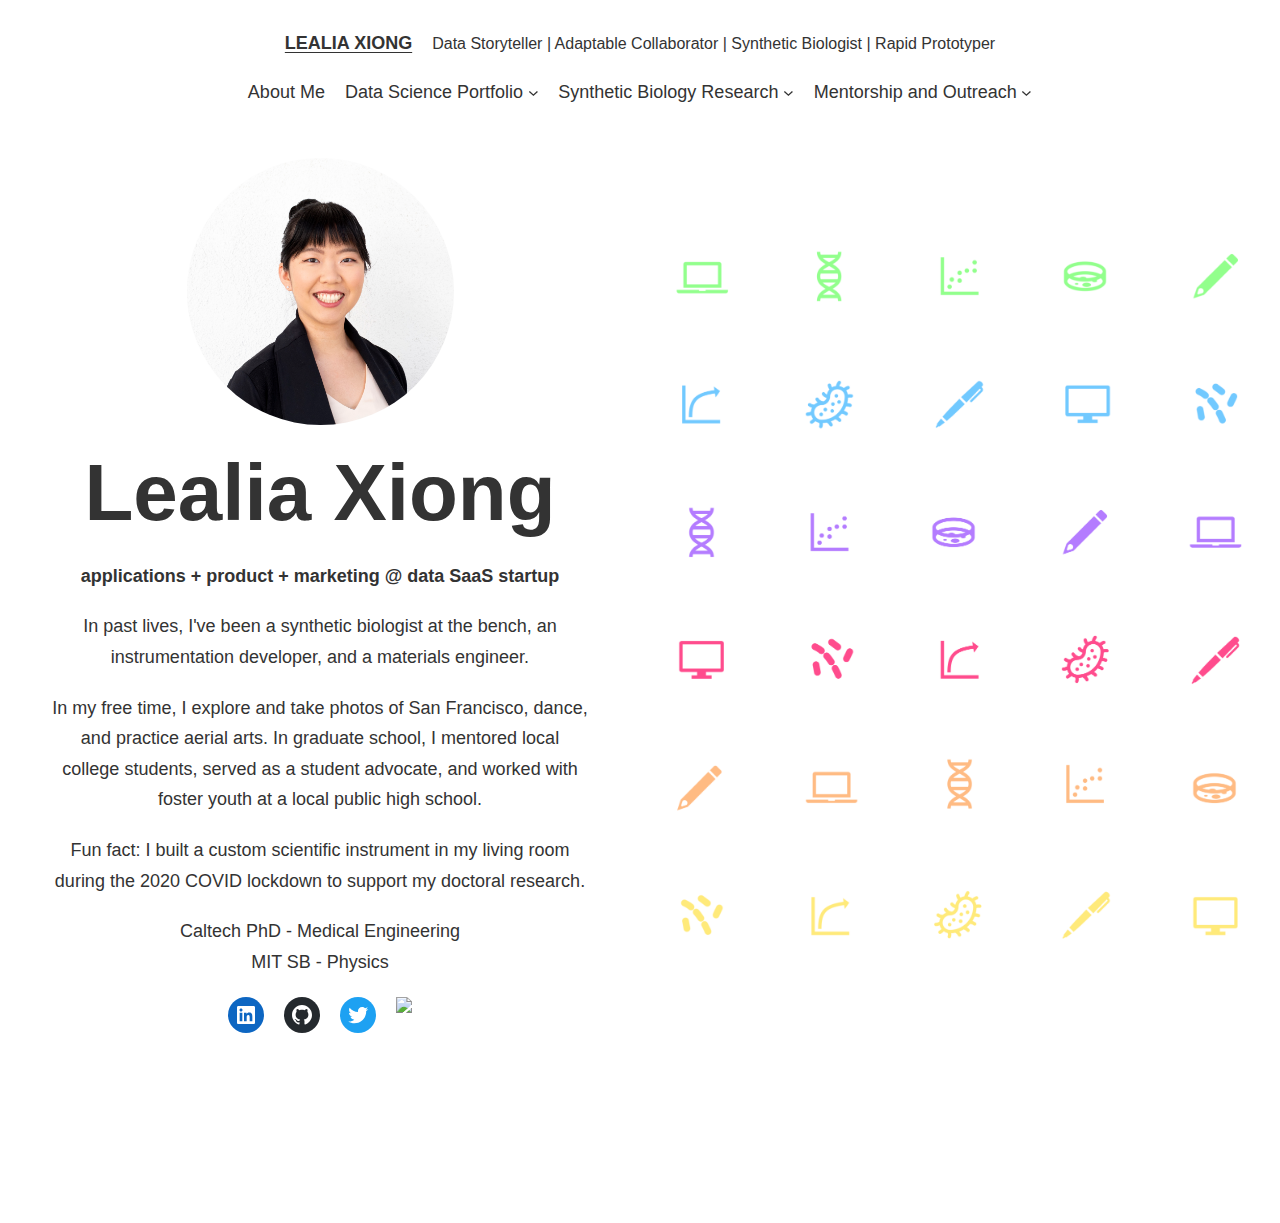
==== commit d890a1d3: "Edit landing page." ====
--- a/index.html
+++ b/index.html
@@ -12,9 +12,8 @@
 
 	<!-- Open Graph Tags -->
 	<meta property="og:type" content="website" />
-	<meta property="og:title" content="Lealia Xiong" />
-	<meta property="og:description"
-		content="Data Storyteller | Adaptable Collaborator | Synthetic Biologist | Rapid Prototyper" />
+	<meta property="og:title" content="Lealia Xiong - Homepage" />
+	<meta property="og:description" content="Data / Science" />
 	<meta property="og:url" content="https://lealiaxiong.github.io/" />
 	<meta property="og:site_name" content="Lealia Xiong" />
 	<meta property="og:image" content="images/icons_grid_2.png" />
@@ -184,10 +183,29 @@
 
 									<!--Description-->
 									<p class="has-text-align-center">
-										Software developer who was a synthetic biologist and apparatus developer. </br>
-										Passionate about clear, concise, and engaging communication
-										about science and data. </br>
-										Caltech + MIT alum.
+										<strong>applications + product + marketing @ data SaaS startup</strong>
+									</p>
+
+									<p class="has-text-align-center">
+										In past lives, I've been a synthetic biologist at the bench, an instrumentation
+										developer, and a materials engineer.
+									</p>
+
+									<p class="has-text-align-center">
+										In my free time, I explore and take photos of San Francisco, dance, and practice
+										aerial arts. In graduate school, I mentored local college students, served as a
+										student advocate, and worked with
+										foster youth at a local public high school.
+									</p>
+
+									<p class="has-text-align-center">
+										Fun fact: I built a custom scientific instrument in my living room during
+										the 2020 COVID lockdown to support my doctoral research.
+									</p>
+
+									<p class="has-text-align-center">
+										Caltech PhD - Medical Engineering
+										<br> MIT SB - Physics
 									</p>
 
 									<!--Socials-->
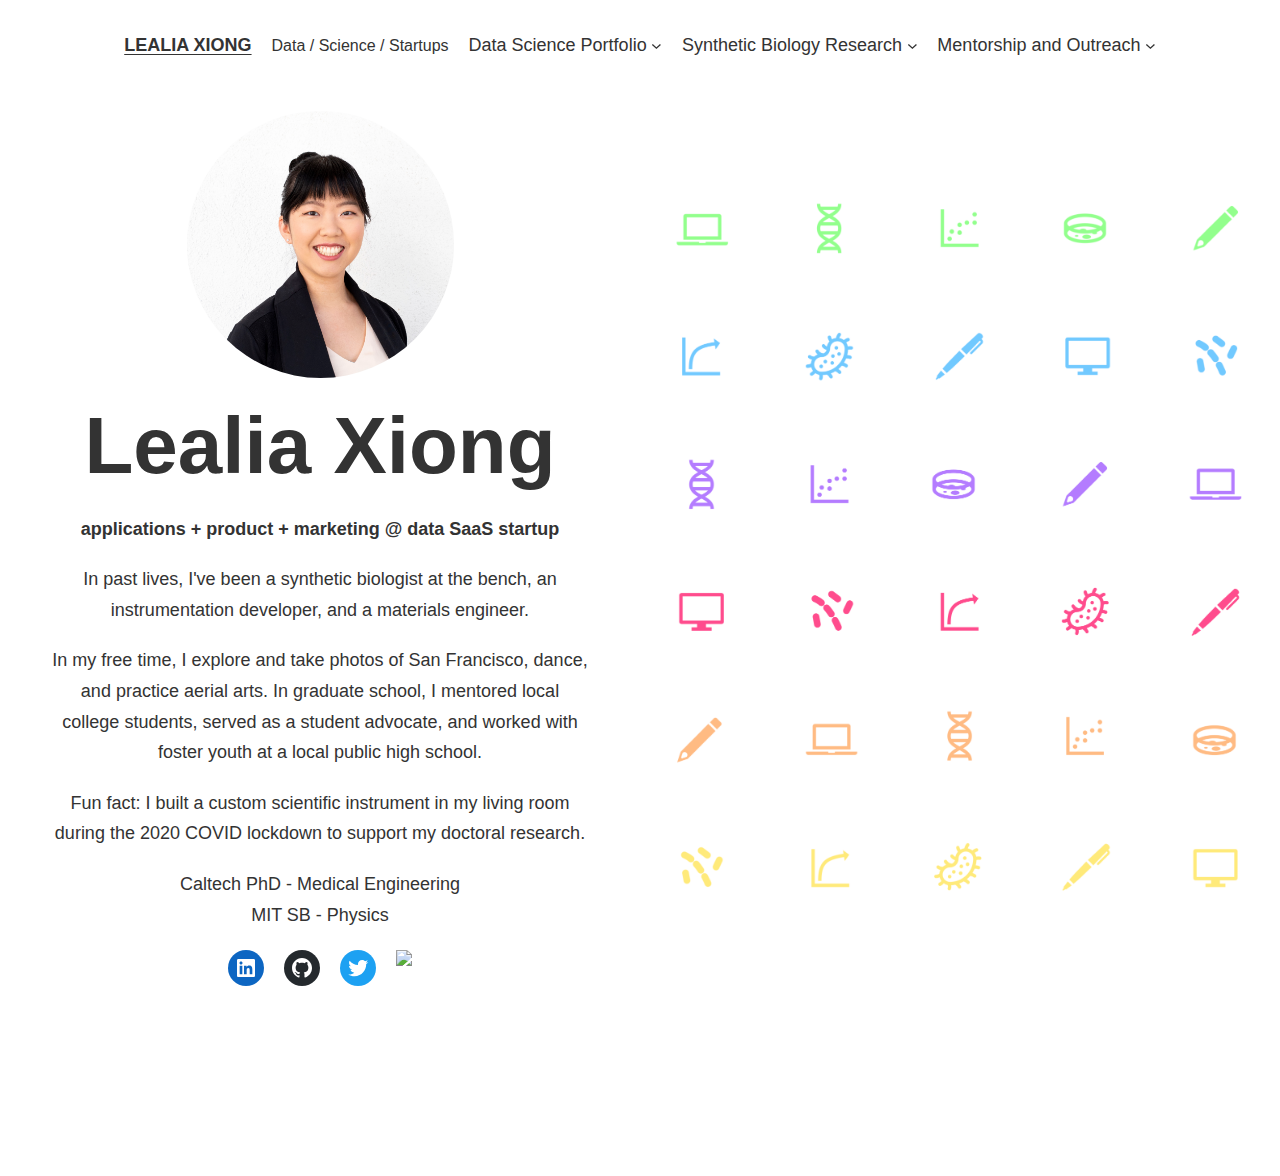
==== commit 441cd0da: "Remove about.html because it is redundant." ====
--- a/index.html
+++ b/index.html
@@ -13,7 +13,7 @@
 	<!-- Open Graph Tags -->
 	<meta property="og:type" content="website" />
 	<meta property="og:title" content="Lealia Xiong - Homepage" />
-	<meta property="og:description" content="Data / Science" />
+	<meta property="og:description" content="Data / Science / Startups" />
 	<meta property="og:url" content="https://lealiaxiong.github.io/" />
 	<meta property="og:site_name" content="Lealia Xiong" />
 	<meta property="og:image" content="images/icons_grid_2.png" />
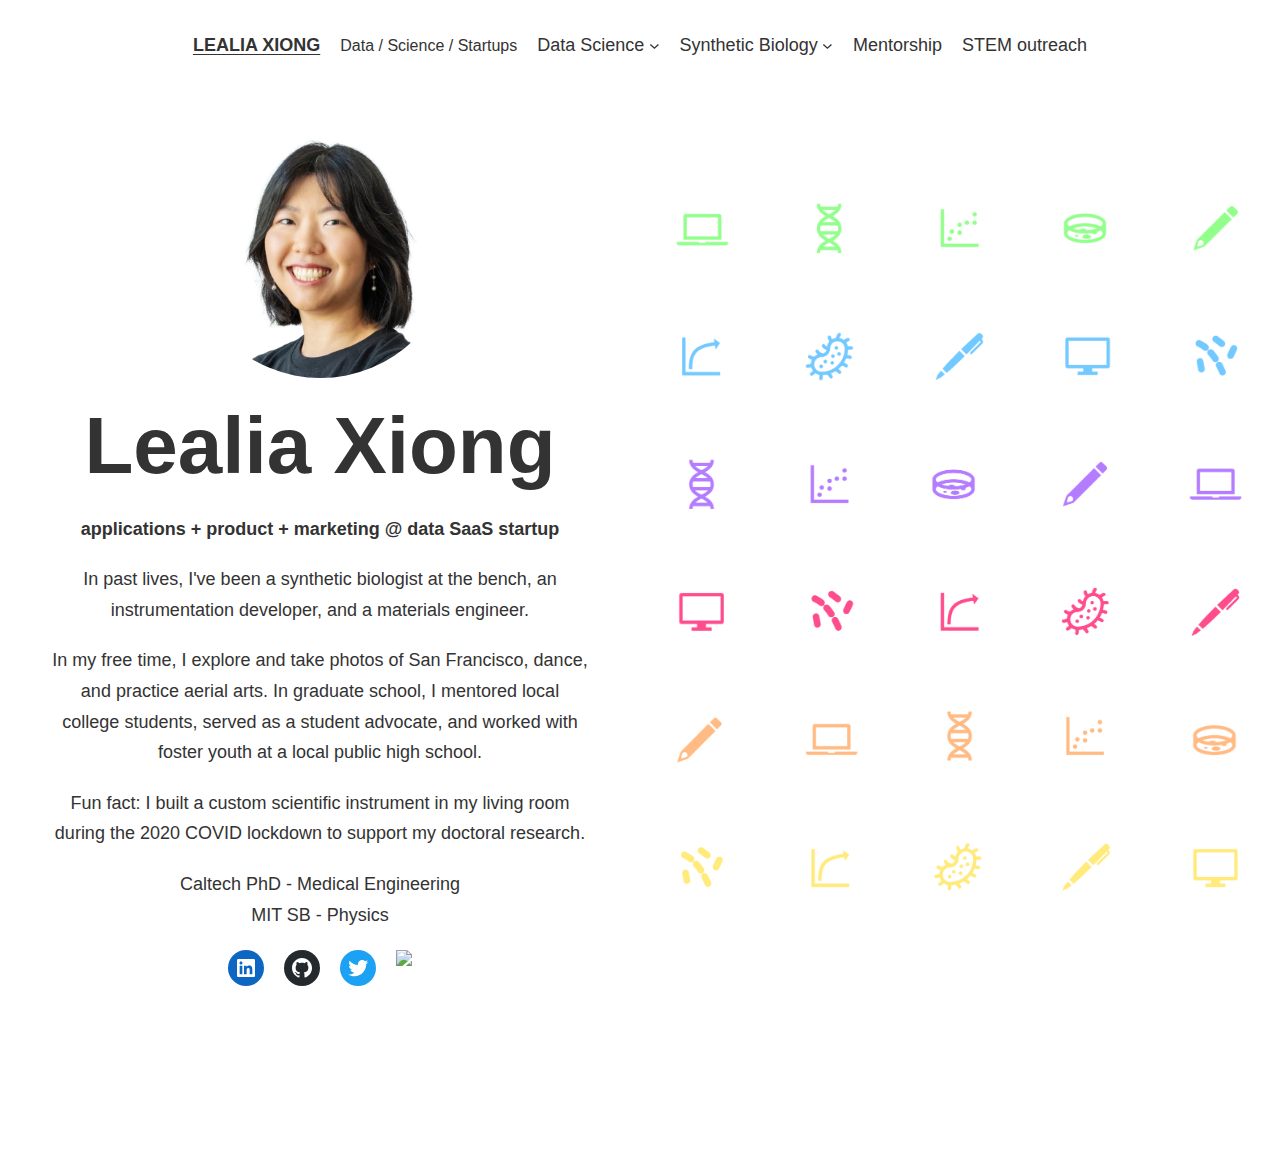
==== commit 204ceaf1: "Swap portrait." ====
--- a/index.html
+++ b/index.html
@@ -174,7 +174,7 @@
 							<div class="wp-block-cover__inner-container">
 								<div class="wp-container-8 wp-block-group">
 									<figure class="wp-block-image aligncenter size-large is-style-rounded">
-										<img loading="lazy" width="267" height="267" src="images/lealia.JPG"
+										<img loading="lazy" width="267" height="267" src="images/lealia_2024.png"
 											alt="Hello! This is me." />
 									</figure>
 
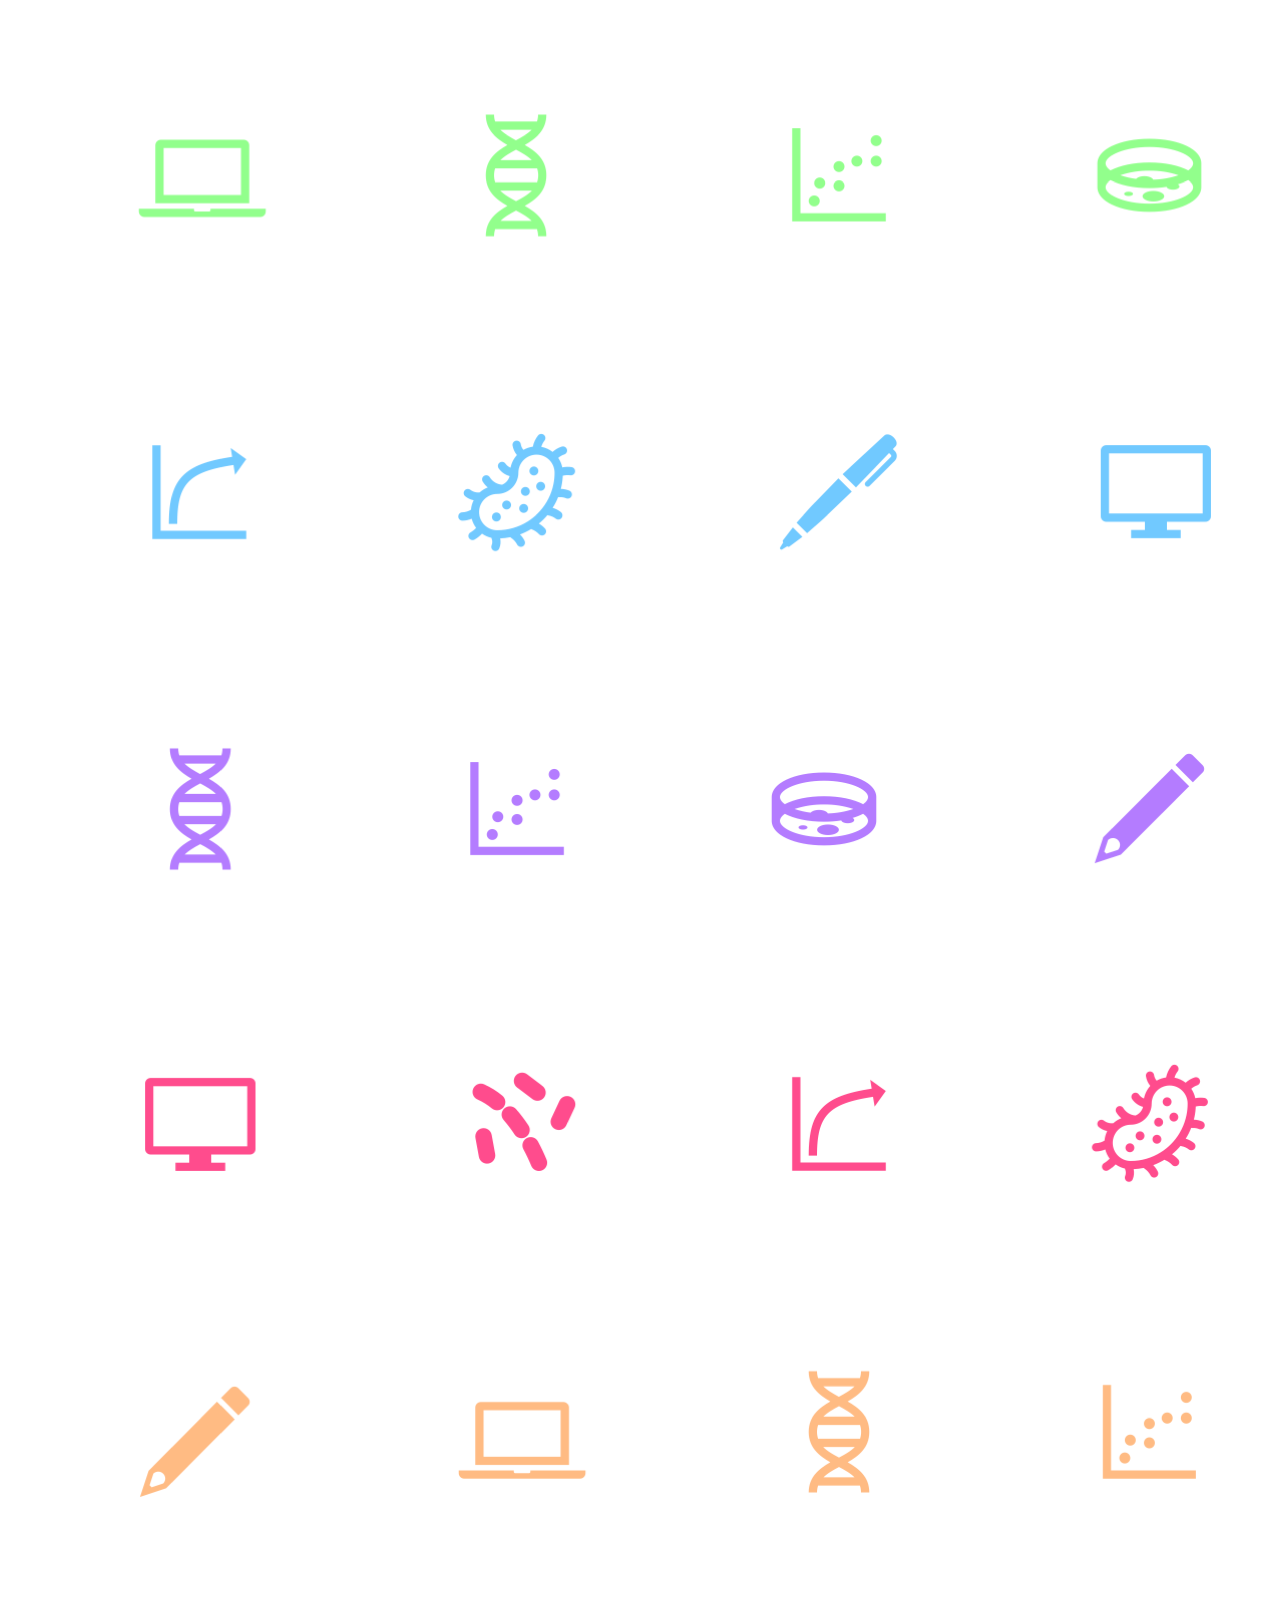
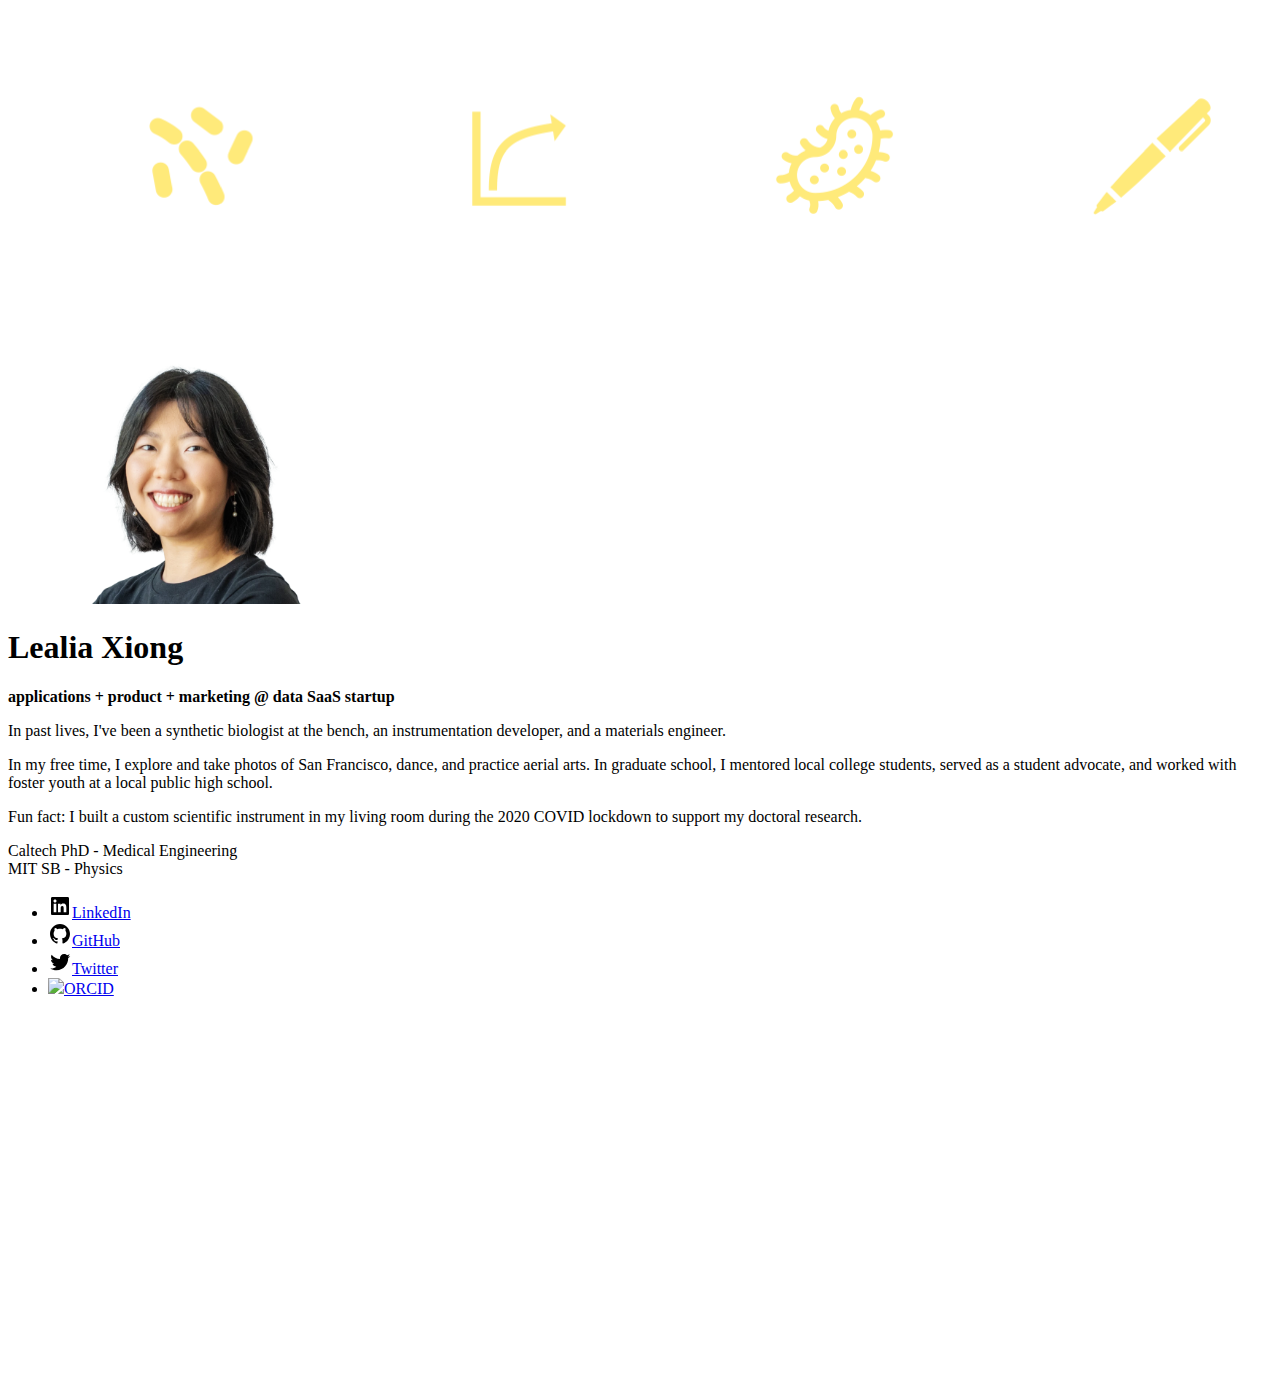
==== commit d43b5028: "Serve CSS and navbar using jsdelivr" ====
--- a/index.html
+++ b/index.html
@@ -2,7 +2,13 @@
 <html lang="en">
 
 <head>
-	<link rel='stylesheet' id='style' href='style.css' type='text/css' media='all' />
+	<link rel='stylesheet' id='style'
+		href='https://cdn.jsdelivr.net/gh/lealiaxiong/lealiaxiong.github.io@main/style.css' type='text/css'
+		media='all' />
+
+	<!--Nav bar for small screens-->
+	<script type='text/javascript'
+		src='https://cdn.jsdelivr.net/gh/lealiaxiong/lealiaxiong.github.io@main/navbar_mobile.js'></script>
 
 	<meta charset="UTF-8" />
 	<meta name="viewport" content="width=device-width, initial-scale=1" />
@@ -12,7 +18,7 @@
 
 	<!-- Open Graph Tags -->
 	<meta property="og:type" content="website" />
-	<meta property="og:title" content="Lealia Xiong - Homepage" />
+	<meta property="og:title" content="Lealia Xiong &#8211;&nbsp;Homepage" />
 	<meta property="og:description" content="Data / Science / Startups" />
 	<meta property="og:url" content="https://lealiaxiong.github.io/" />
 	<meta property="og:site_name" content="Lealia Xiong" />
@@ -156,12 +162,12 @@
 		<div id="navbar"></div>
 
 		<script>
-			fetch('navbar.html')
+			fetch('https://cdn.jsdelivr.net/gh/lealiaxiong/lealiaxiong.github.io@main/navbar.html')
 				.then(response => response.text())
 				.then(data => document.getElementById('navbar').innerHTML = data);
 		</script>
 
-		<main class="wp-container-10 wp-block-group">
+		<main>
 			<div class="wp-container-9 entry-content wp-block-post-content">
 				<div class="wp-block-media-text alignfull has-media-on-the-right is-stacked-on-mobile">
 					<figure class="wp-block-media-text__media">
